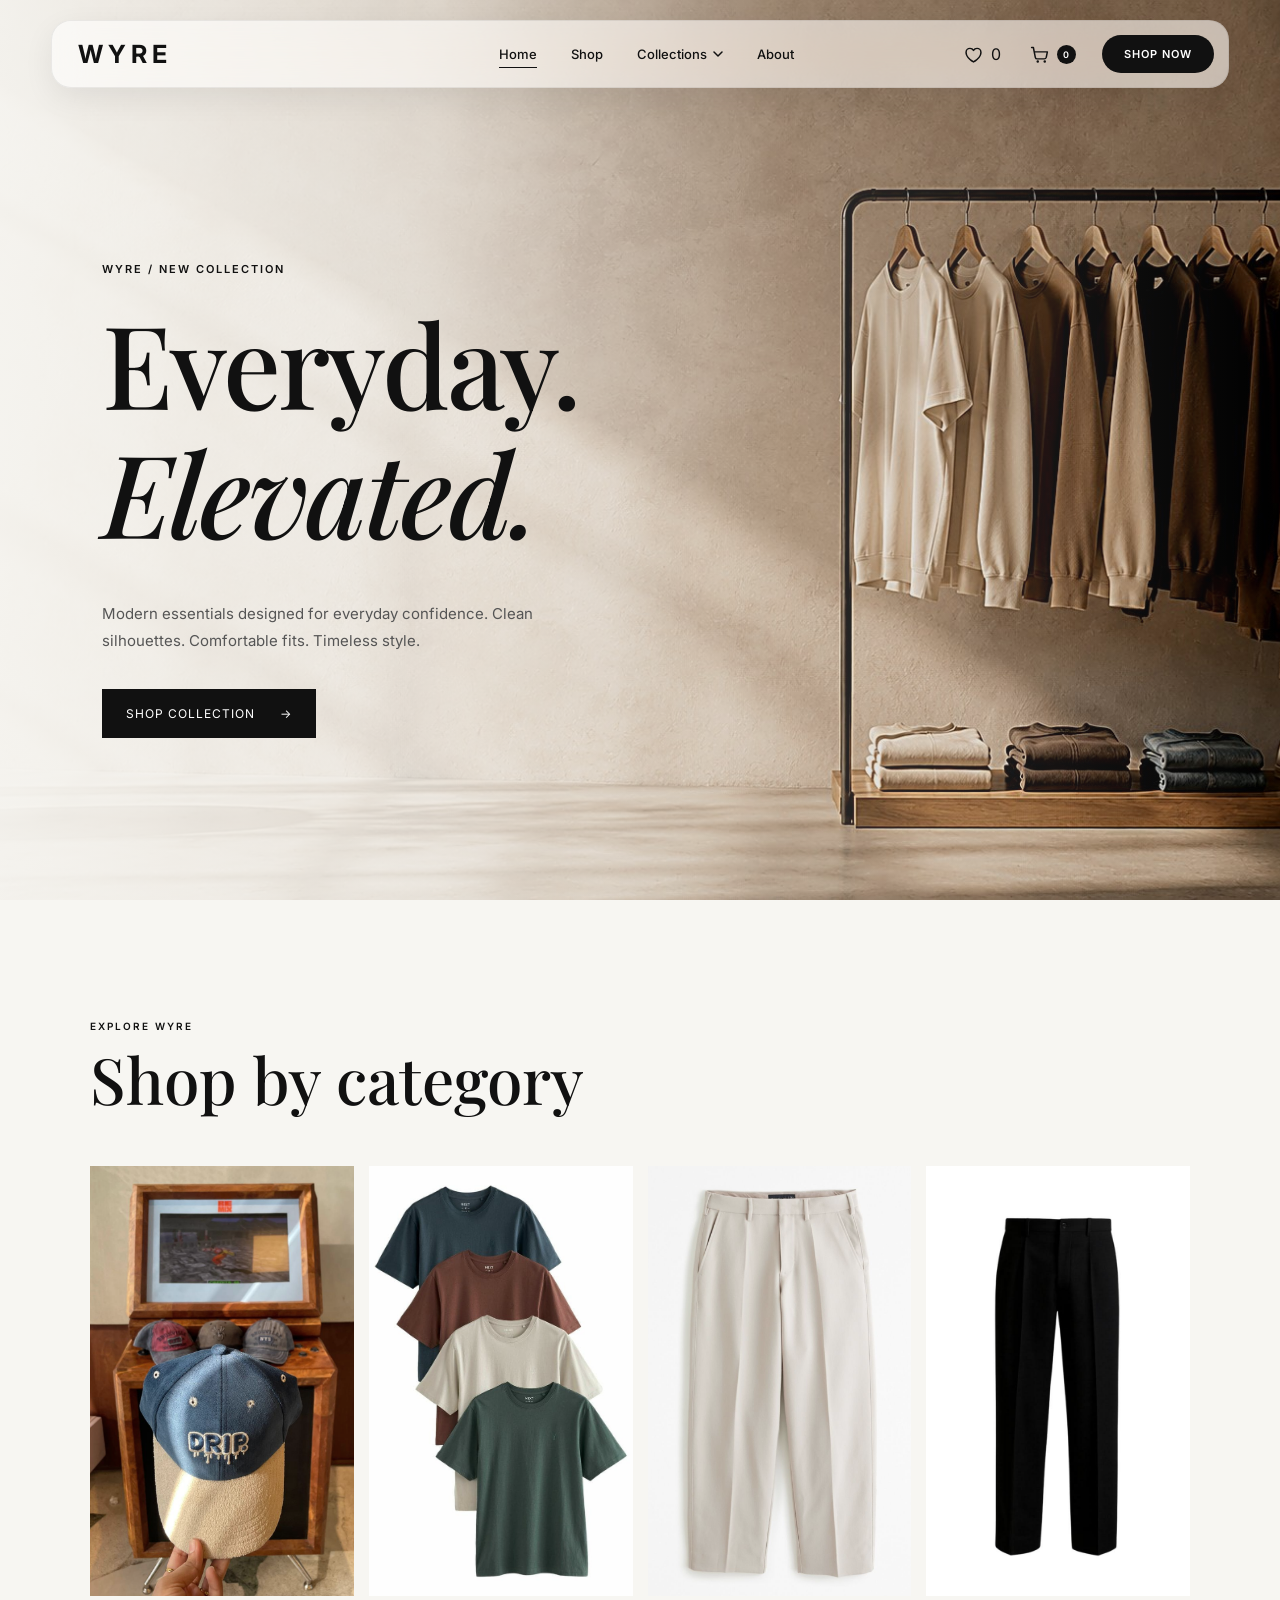
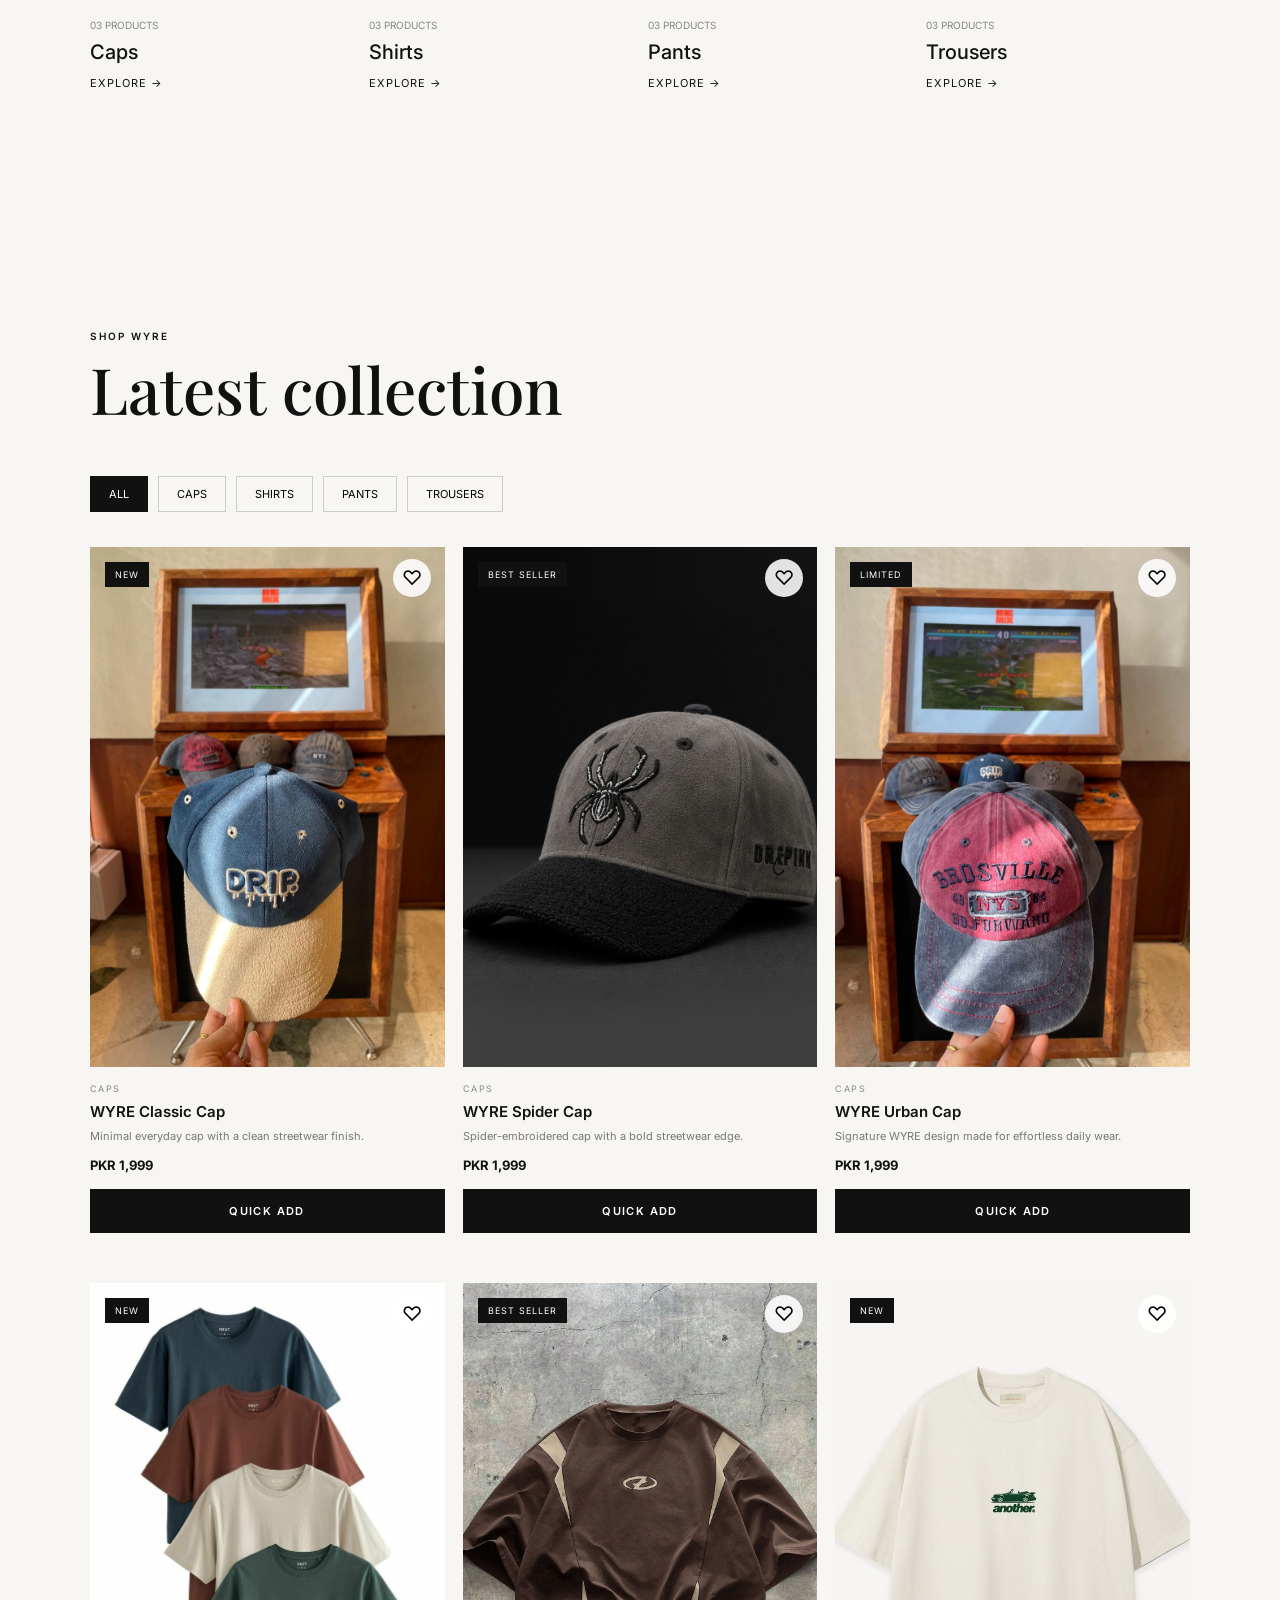
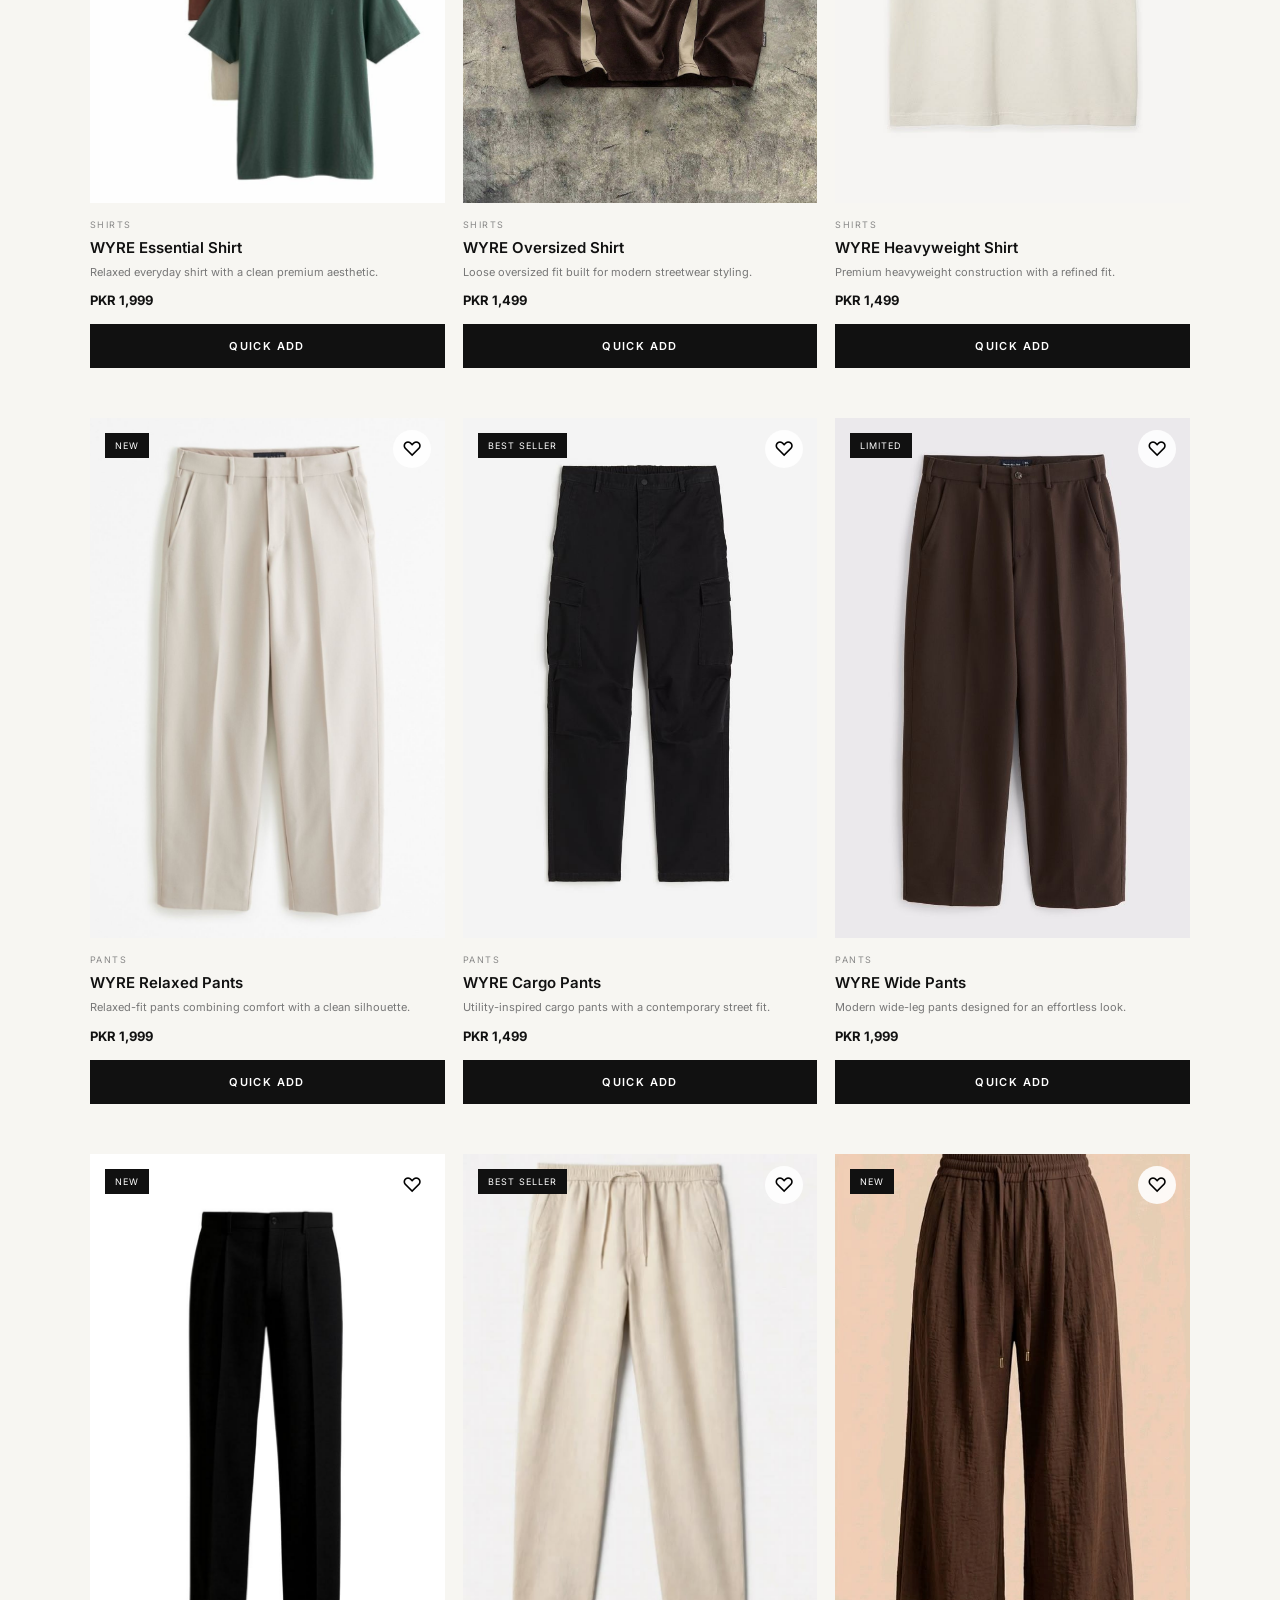
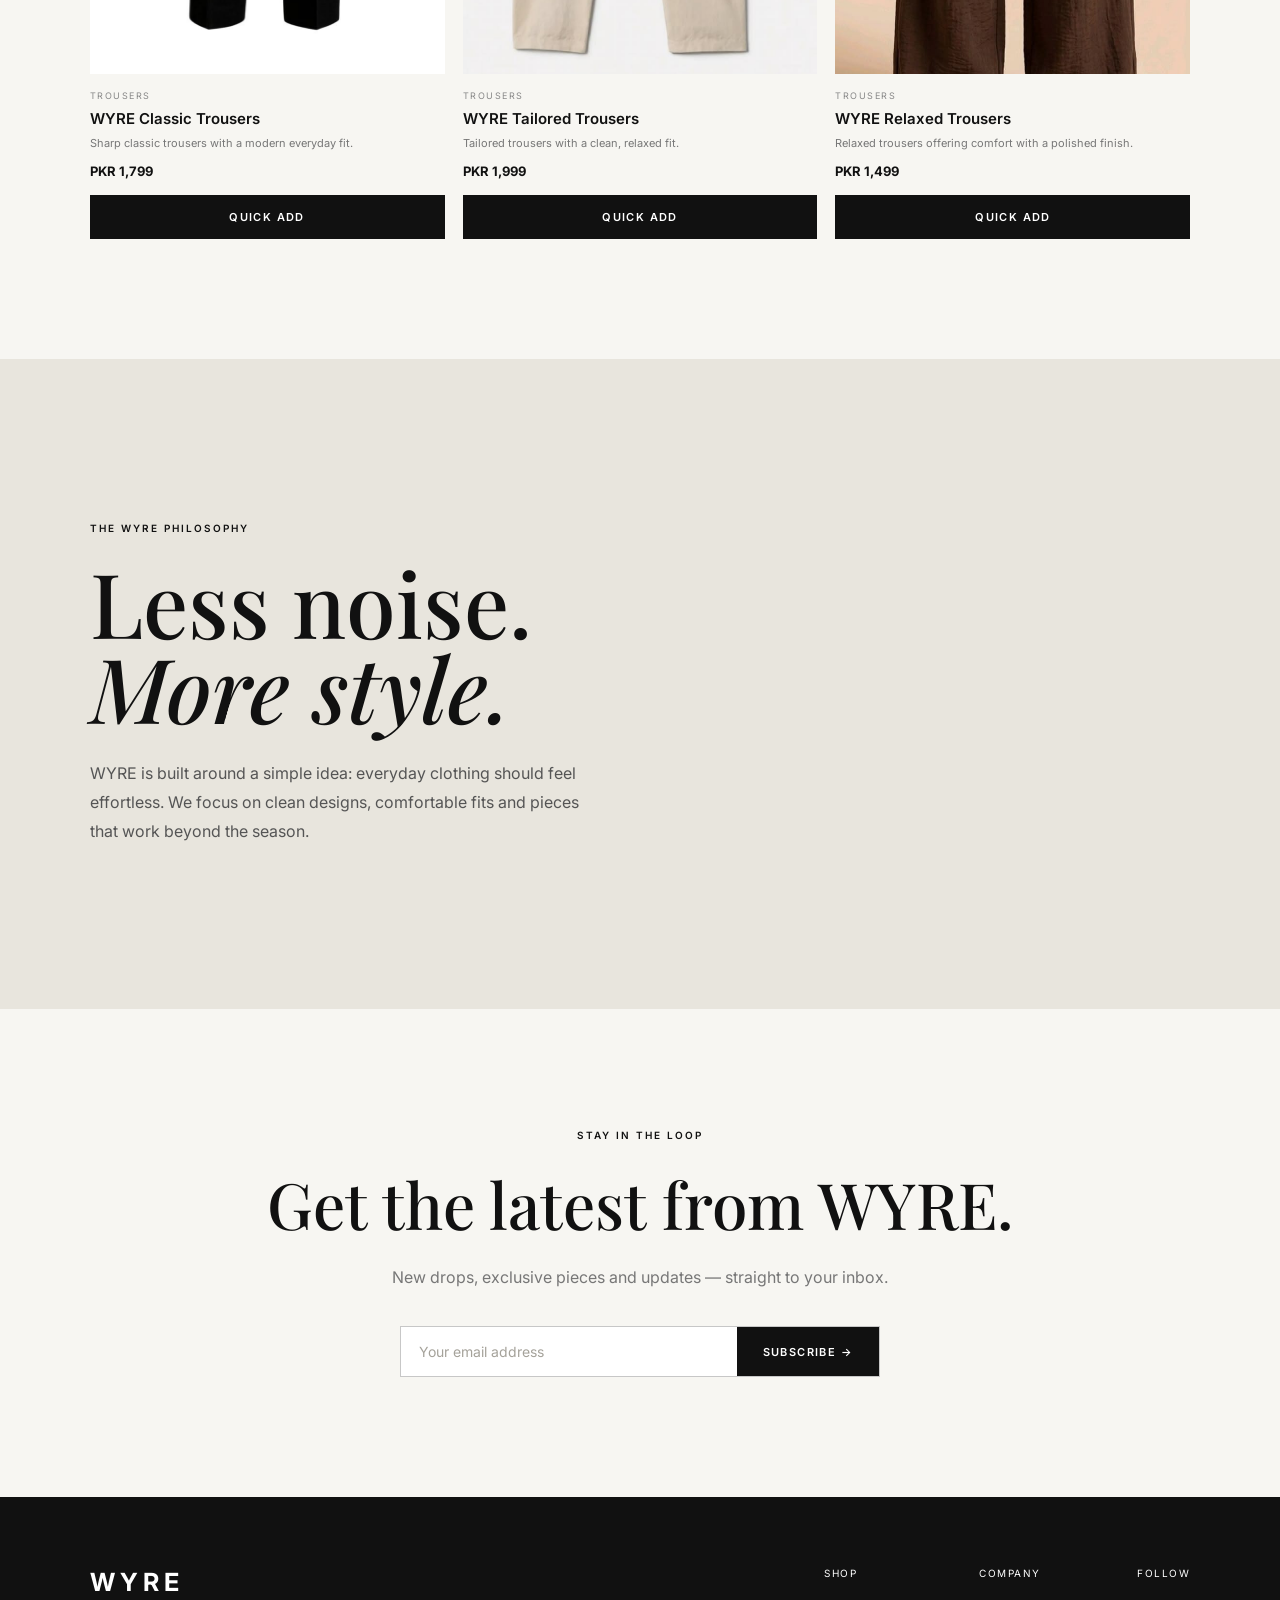
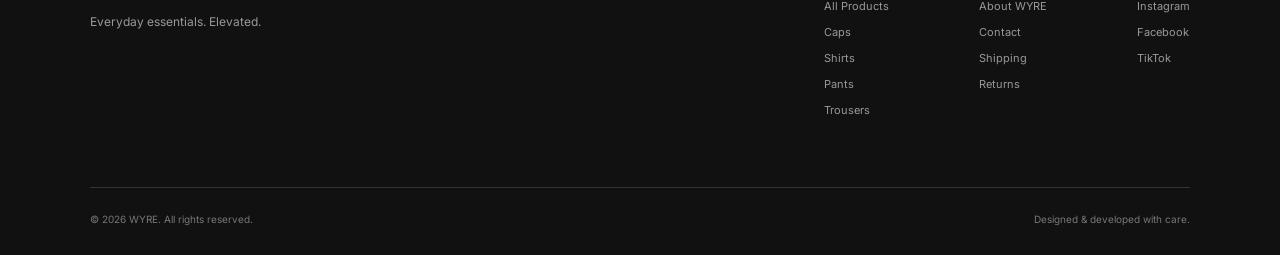
==== index.html @ 91c845b0 "navbar" ====
<!DOCTYPE html>
<html lang="en">

<head>
    <meta charset="UTF-8">
    <meta name="viewport" content="width=device-width, initial-scale=1.0">

    <title>WYRE — Everyday. Elevated.</title>

    <meta name="description"
        content="WYRE — modern essentials designed for everyday wear. Explore our collection of caps, shirts, pants and trousers.">

    <!-- Google Fonts -->
    <link rel="preconnect" href="https://fonts.googleapis.com">
    <link rel="preconnect" href="https://fonts.gstatic.com" crossorigin>

    <link
        href="https://fonts.googleapis.com/css2?family=Inter:wght@400;500;600;700&family=Playfair+Display:wght@500;600;700&display=swap"
        rel="stylesheet">

    <!-- CSS -->
    <link rel="stylesheet" href="style.css">
</head>


<body>


    <!-- ================= NAVBAR ================= -->

    <header class="navbar">

        <div class="nav-shell">

            <div class="nav-container">

                <!-- Logo -->
                <a href="#home" class="logo">
                    WYRE
                </a>


                <!-- Desktop Navigation -->

                <nav class="nav-links" id="navLinks">

                    <a href="#home" class="nav-link active">
                        Home
                    </a>


                    <a href="#shop" class="nav-link">
                        Shop
                    </a>


                    <!-- Collections: mega menu -->

                    <div class="nav-item" data-nav-item>

                        <button type="button" class="nav-link nav-trigger"
                            aria-expanded="false" aria-controls="megaCollections"
                            data-nav-target="#collections">

                            <span class="nav-trigger-label">Collections</span>

                            <svg class="nav-caret" width="10" height="6"
                                viewBox="0 0 10 6" fill="none"
                                aria-hidden="true">
                                <path d="M1 1L5 5L9 1" stroke="currentColor"
                                    stroke-width="1.5" stroke-linecap="round"
                                    stroke-linejoin="round" />
                            </svg>

                        </button>


                        <div class="mega" id="megaCollections">

                            <div class="mega-main">

                                <p class="mega-label">
                                    SHOP BY CATEGORY
                                </p>

                                <div class="mega-grid">

                                    <a href="#shop" class="mega-item"
                                        data-nav-filter="caps">

                                        <span class="mega-dot"
                                            style="--dot:#2e2c28"></span>

                                        <span class="mega-text">
                                            <strong>Caps</strong>
                                            <em>Structured fits, clean logos,
                                                built for daily wear.</em>
                                        </span>

                                    </a>

                                    <a href="#shop" class="mega-item"
                                        data-nav-filter="shirts">

                                        <span class="mega-dot"
                                            style="--dot:#3f4a63"></span>

                                        <span class="mega-text">
                                            <strong>Shirts</strong>
                                            <em>Soft cottons that work on their
                                                own or layered.</em>
                                        </span>

                                    </a>

                                    <a href="#shop" class="mega-item"
                                        data-nav-filter="pants">

                                        <span class="mega-dot"
                                            style="--dot:#7d6a55"></span>

                                        <span class="mega-text">
                                            <strong>Pants</strong>
                                            <em>Relaxed through the leg, tidy at
                                                the hem.</em>
                                        </span>

                                    </a>

                                    <a href="#shop" class="mega-item"
                                        data-nav-filter="trousers">

                                        <span class="mega-dot"
                                            style="--dot:#55645c"></span>

                                        <span class="mega-text">
                                            <strong>Trousers</strong>
                                            <em>Sharper cuts for days you want to
                                                dress it up.</em>
                                        </span>

                                    </a>

                                </div>

                                <a href="#shop" class="mega-all"
                                    data-nav-filter="all">
                                    View all products
                                </a>

                            </div>


                            <a href="#shop" class="mega-feature"
                                data-nav-filter="all">

                                <img src="cap-1.jpg"
                                    alt="WYRE new collection">

                                <span class="mega-feature-text">
                                    <strong>Everyday. Elevated.</strong>
                                    <em>Modern essentials in one small,
                                        careful collection.</em>
                                </span>

                            </a>

                        </div>

                    </div>

                    <a href="#about" class="nav-link">
                        About
                    </a>

                </nav>


                <!-- Right Navigation -->

                <div class="nav-actions">

                    <!-- Wishlist -->

                    <button class="cart-button wishlist-open" id="wishlistOpen"
                        aria-label="Open wishlist">

                        <svg width="21" height="21" viewBox="0 0 24 24"
                            fill="none"
                            xmlns="http://www.w3.org/2000/svg">

                            <path d="M12 20.5C12 20.5 3.5 15.5 3.5 9.6C3.5 7 5.5 5 8 5C9.7 5 11.2 6 12 7.4C12.8 6 14.3 5 16 5C18.5 5 20.5 7 20.5 9.6C20.5 15.5 12 20.5 12 20.5Z"
                                stroke="currentColor"
                                stroke-width="1.7"
                                stroke-linecap="round"
                                stroke-linejoin="round" />

                        </svg>

                        <span id="wishlistCount">
                            0
                        </span>

                    </button>


                    <!-- Cart -->

                    <button class="cart-button" id="cartOpen"
                        aria-label="Open shopping cart">

                        <svg width="21" height="21" viewBox="0 0 24 24"
                            fill="none"
                            xmlns="http://www.w3.org/2000/svg">

                            <path d="M3 4H5L7.2 15.2C7.4 16.2 8.3 17 9.3 17H17.5C18.5 17 19.4 16.3 19.7 15.3L21 9H6"
                                stroke="currentColor"
                                stroke-width="1.7"
                                stroke-linecap="round"
                                stroke-linejoin="round" />

                            <circle cx="10" cy="20" r="1.4"
                                fill="currentColor" />

                            <circle cx="18" cy="20" r="1.4"
                                fill="currentColor" />

                        </svg>

                        <span id="cartCount">
                            0
                        </span>

                    </button>


                    <!-- CTA -->

                    <a href="#shop" class="nav-cta">
                        Shop now
                    </a>


                    <!-- Mobile Menu -->

                    <button class="mobile-menu-btn" id="menuToggle"
                        aria-label="Open menu" aria-expanded="false">

                        <span></span>
                        <span></span>
                        <span></span>

                    </button>

                </div>

            </div>

        </div>

    </header>



    <!-- ================= MAIN ================= -->

    <main>


        <!-- ================= HERO ================= -->

        <section class="hero" id="home">

            <!-- Hero Image -->
            <img
                src="hero-wy.jpg"
                alt="WYRE Fashion Collection"
                class="hero-image">

            <div class="hero-content reveal">

                <span class="hero-small">
                    WYRE / NEW COLLECTION
                </span>

                <h1>
                    Everyday.
                    <br>
                    <em>Elevated.</em>
                </h1>

                <p>
                    Modern essentials designed for everyday confidence.
                    Clean silhouettes. Comfortable fits. Timeless style.
                </p>

                <a href="#shop" class="primary-btn">
                    Shop Collection
                    <span>→</span>
                </a>

            </div>

        </section>



        <!-- ================= COLLECTIONS ================= -->

        <section class="collections-section" id="collections">

            <div class="section-heading reveal">

                <p>
                    EXPLORE WYRE
                </p>

                <h2>
                    Shop by category
                </h2>

            </div>


            <div class="category-grid">


                <!-- ================= CAPS ================= -->

                <a href="#shop"
                    class="category-card reveal"
                    data-category-link="caps">

                    <div class="category-image">

                        <img
                            src="cap-1.jpg"
                            alt="WYRE Caps">

                    </div>

                    <div class="category-content">

                        <span>
                            03 PRODUCTS
                        </span>

                        <h3>
                            Caps
                        </h3>

                        <div>
                            Explore →
                        </div>

                    </div>

                </a>



                <!-- ================= SHIRTS ================= -->

                <a href="#shop"
                    class="category-card reveal"
                    data-category-link="shirts">

                    <div class="category-image">

                        <img
                            src="shirt-1.jpg"
                            alt="WYRE Shirts">

                    </div>

                    <div class="category-content">

                        <span>
                            03 PRODUCTS
                        </span>

                        <h3>
                            Shirts
                        </h3>

                        <div>
                            Explore →
                        </div>

                    </div>

                </a>



                <!-- ================= PANTS ================= -->

                <a href="#shop"
                    class="category-card reveal"
                    data-category-link="pants">

                    <div class="category-image">

                        <img
                            src="pants-1.jpg"
                            alt="WYRE Pants">

                    </div>

                    <div class="category-content">

                        <span>
                            03 PRODUCTS
                        </span>

                        <h3>
                            Pants
                        </h3>

                        <div>
                            Explore →
                        </div>

                    </div>

                </a>



                <!-- ================= TROUSERS ================= -->

                <a href="#shop"
                    class="category-card reveal"
                    data-category-link="trousers">

                    <div class="category-image">

                        <img
                            src="trouser-1.jpg"
                            alt="WYRE Trousers">

                    </div>

                    <div class="category-content">

                        <span>
                            03 PRODUCTS
                        </span>

                        <h3>
                            Trousers
                        </h3>

                        <div>
                            Explore →
                        </div>

                    </div>

                </a>

            </div>

        </section>



        <!-- ================= PRODUCTS ================= -->

        <section class="products-section" id="shop">

            <div class="section-heading reveal">

                <p>
                    SHOP WYRE
                </p>

                <h2>
                    Latest collection
                </h2>

            </div>


            <!-- Filters -->

            <div class="category-filter reveal">

                <button
                    class="filter-btn active"
                    data-filter="all">

                    All

                </button>

                <button
                    class="filter-btn"
                    data-filter="caps">

                    Caps

                </button>

                <button
                    class="filter-btn"
                    data-filter="shirts">

                    Shirts

                </button>

                <button
                    class="filter-btn"
                    data-filter="pants">

                    Pants

                </button>

                <button
                    class="filter-btn"
                    data-filter="trousers">

                    Trousers

                </button>

            </div>



            <!-- Product Grid -->

            <div class="product-grid">


                <!-- ================= CAPS ================= -->


                <!-- Cap 1 -->

                <article
                    class="product-card reveal"
                    data-category="caps"
                    data-images="cap-1.jpg,cap-1-b.jpg,cap-1-c.jpg">

                    <div class="product-image">

                        <img
                            src="cap-1.jpg"
                            alt="WYRE Classic Cap">

                        <span class="product-tag">
                            NEW
                        </span>

                        <button
                            class="wishlist-btn"
                            aria-label="Add WYRE Classic Cap to wishlist">

                            ♡

                        </button>


                    </div>


                    <div class="product-info">

                        <span>
                            CAPS
                        </span>

                        <h3>
                            WYRE Classic Cap
                        </h3>

                        <p>
                            Minimal everyday cap with a clean streetwear finish.
                        </p>

                        <strong>
                            PKR 1,999
                        </strong>

                        <button
                            class="quick-add"
                            data-name="WYRE Classic Cap"
                            data-price="1999"
                            data-image="cap-1.jpg">

                            Quick Add

                        </button>

                    </div>

                </article>



                <!-- Cap 2 -->

                <article
                    class="product-card reveal"
                    data-category="caps"
                    data-images="cap-2.jpg,cap-2-b.jpg,cap-2-c.jpg">

                    <div class="product-image">

                        <img
                            src="cap-2.jpg"
                            alt="WYRE Spider Cap">

                        <span class="product-tag">
                            BEST SELLER
                        </span>

                        <button
                            class="wishlist-btn"
                            aria-label="Add WYRE Spider Cap to wishlist">

                            ♡

                        </button>


                    </div>


                    <div class="product-info">

                        <span>
                            CAPS
                        </span>

                        <h3>
                            WYRE Spider Cap
                        </h3>

                        <p>
                            Spider-embroidered cap with a bold streetwear edge.
                            
                        </p>

                        <strong>
                            PKR 1,999
                        </strong>

                        <button
                            class="quick-add"
                            data-name="WYRE Spider Cap"
                            data-price="1999"
                            data-image="cap-2.jpg">

                            Quick Add

                        </button>

                    </div>

                </article>



                <!-- Cap 3 -->

                <article
                    class="product-card reveal"
                    data-category="caps"
                    data-images="cap-3.jpg,cap-3-b.jpg,cap-3-c.jpg">

                    <div class="product-image">

                        <img
                            src="cap-3.jpg"
                            alt="WYRE Urban Cap">

                        <span class="product-tag">
                            LIMITED
                        </span>

                        <button
                            class="wishlist-btn"
                            aria-label="Add WYRE Urban Cap to wishlist">

                            ♡

                        </button>


                    </div>


                    <div class="product-info">

                        <span>
                            CAPS
                        </span>

                        <h3>
                            WYRE Urban Cap
                        </h3>

                        <p>
                           Signature WYRE design made for effortless daily wear.
                        </p>

                        <strong>
                            PKR 1,999
                        </strong>

                        <button
                            class="quick-add"
                            data-name="WYRE Urban Cap"
                            data-price="1999"
                            data-image="cap-3.jpg">

                            Quick Add

                        </button>

                    </div>

                </article>



                <!-- ================= SHIRTS ================= -->


                <!-- Shirt 1 -->

                <article
                    class="product-card reveal"
                    data-category="shirts"
                    data-colors="Navy|#22384a,Rust|#8b4a34,Cream|#e6e0d2,Green|#3f5c4c">

                    <div class="product-image">

                        <img
                            src="shirt-1.jpg"
                            alt="WYRE Essential Shirt">

                        <span class="product-tag">
                            NEW
                        </span>

                        <button
                            class="wishlist-btn"
                            aria-label="Add WYRE Essential Shirt to wishlist">

                            ♡

                        </button>


                    </div>


                    <div class="product-info">

                        <span>
                            SHIRTS
                        </span>

                        <h3>
                            WYRE Essential Shirt
                        </h3>

                        <p>
                            Relaxed everyday shirt with a clean premium aesthetic.
                        </p>

                        <strong>
                            PKR 1,999
                        </strong>

                        <button
                            class="quick-add"
                            data-name="WYRE Essential Shirt"
                            data-price="1999"
                            data-image="shirt-1.jpg">

                            Quick Add

                        </button>

                    </div>

                </article>



                <!-- Shirt 2 -->

                <article
                    class="product-card reveal"
                    data-category="shirts">

                    <div class="product-image">

                        <img
                            src="shirt-2.jpg"
                            alt="WYRE Oversized Shirt">

                        <span class="product-tag">
                            BEST SELLER
                        </span>

                        <button
                            class="wishlist-btn"
                            aria-label="Add WYRE Oversized Shirt to wishlist">

                            ♡

                        </button>


                    </div>


                    <div class="product-info">

                        <span>
                            SHIRTS
                        </span>

                        <h3>
                            WYRE Oversized Shirt
                        </h3>

                        <p>
                            Loose oversized fit built for modern streetwear styling.
                        </p>

                        <strong>
                            PKR 1,499
                        </strong>

                        <button
                            class="quick-add"
                            data-name="WYRE Oversized Shirt"
                            data-price="1499"
                            data-image="shirt-2.jpg">

                            Quick Add

                        </button>

                    </div>

                </article>



                <!-- Shirt 3 -->

                <article
                    class="product-card reveal"
                    data-category="shirts"
                    data-colors="Cream|#ece7db,Black|#1b1b1b,Olive|#4a4f3c">

                    <div class="product-image">

                        <img
                            src="shirt-3.jpg"
                            alt="WYRE Heavyweight Shirt">

                        <span class="product-tag">
                            NEW
                        </span>

                        <button
                            class="wishlist-btn"
                            aria-label="Add WYRE Heavyweight Shirt to wishlist">

                            ♡

                        </button>


                    </div>


                    <div class="product-info">

                        <span>
                            SHIRTS
                        </span>

                        <h3>
                            WYRE Heavyweight Shirt
                        </h3>

                        <p>
                            Premium heavyweight construction with a refined fit.
                        </p>

                        <strong>
                            PKR 1,499
                        </strong>

                        <button
                            class="quick-add"
                            data-name="WYRE Heavyweight Shirt"
                            data-price="1499"
                            data-image="shirt-3.jpg">

                            Quick Add

                        </button>

                    </div>

                </article>



                <!-- ================= PANTS ================= -->


                <!-- Pants 1 -->

                <article
                    class="product-card reveal"
                    data-category="pants"
                    data-colors="Stone|#cfc7b8|pants-1.jpg,Black|#1b1b1b|pants-1-black.jpg,Charcoal|#3c3c3a|pants-1-charcoal.jpg">

                    <div class="product-image">

                        <img
                            src="pants-1.jpg"
                            alt="WYRE Relaxed Pants">

                        <span class="product-tag">
                            NEW
                        </span>

                        <button
                            class="wishlist-btn"
                            aria-label="Add WYRE Relaxed Pants to wishlist">

                            ♡

                        </button>


                    </div>


                    <div class="product-info">

                        <span>
                            PANTS
                        </span>

                        <h3>
                            WYRE Relaxed Pants
                        </h3>

                        <p>
                            Relaxed-fit pants combining comfort with a clean silhouette.
                        </p>

                        <strong>
                            PKR 1,999
                        </strong>

                        <button
                            class="quick-add"
                            data-name="WYRE Relaxed Pants"
                            data-price="1999"
                            data-image="pants-1.jpg">

                            Quick Add

                        </button>

                    </div>

                </article>



                <!-- Pants 2 -->

                <article
                    class="product-card reveal"
                    data-category="pants"
                    data-colors="Khaki|#a89575,Black|#1b1b1b,Olive|#4a4f3c">

                    <div class="product-image">

                        <img
                            src="pants-2.jpg"
                            alt="WYRE Cargo Pants">

                        <span class="product-tag">
                            BEST SELLER
                        </span>

                        <button
                            class="wishlist-btn"
                            aria-label="Add WYRE Cargo Pants to wishlist">

                            ♡

                        </button>


                    </div>


                    <div class="product-info">

                        <span>
                            PANTS
                        </span>

                        <h3>
                            WYRE Cargo Pants
                        </h3>

                        <p>
                            Utility-inspired cargo pants with a contemporary street fit.
                        </p>

                        <strong>
                            PKR 1,499
                        </strong>

                        <button
                            class="quick-add"
                            data-name="WYRE Cargo Pants"
                            data-price="1499"
                            data-image="pants-2.jpg">

                            Quick Add

                        </button>

                    </div>

                </article>



                <!-- Pants 3 -->

                <article
                    class="product-card reveal"
                    data-category="pants"
                    data-colors="Beige|#d9cfbc,Black|#1b1b1b,Grey|#8a8780">

                    <div class="product-image">

                        <img
                            src="pants-3.jpg"
                            alt="WYRE Wide Pants">

                        <span class="product-tag">
                            LIMITED
                        </span>

                        <button
                            class="wishlist-btn"
                            aria-label="Add WYRE Wide Pants to wishlist">

                            ♡

                        </button>


                    </div>


                    <div class="product-info">

                        <span>
                            PANTS
                        </span>

                        <h3>
                            WYRE Wide Pants
                        </h3>

                        <p>
                            Modern wide-leg pants designed for an effortless look.
                        </p>

                        <strong>
                            PKR 1,999
                        </strong>

                        <button
                            class="quick-add"
                            data-name="WYRE Wide Pants"
                            data-price="1999"
                            data-image="pants-3.jpg">

                            Quick Add

                        </button>

                    </div>

                </article>



                <!-- ================= TROUSERS ================= -->


                <!-- Trouser 1 -->

                <article
                    class="product-card reveal"
                    data-category="trousers"
                    data-colors="Black|#1b1b1b,Charcoal|#3c3c3a,Navy|#22384a">

                    <div class="product-image">

                        <img
                            src="trouser-1.jpg"
                            alt="WYRE Classic Trousers">

                        <span class="product-tag">
                            NEW
                        </span>

                        <button
                            class="wishlist-btn"
                            aria-label="Add WYRE Classic Trousers to wishlist">

                            ♡

                        </button>


                    </div>


                    <div class="product-info">

                        <span>
                            TROUSERS
                        </span>

                        <h3>
                            WYRE Classic Trousers
                        </h3>

                        <p>
                            Sharp classic trousers with a modern everyday fit.
                        </p>

                        <strong>
                            PKR 1,799
                        </strong>

                        <button
                            class="quick-add"
                            data-name="WYRE Classic Trousers"
                            data-price="1799"
                            data-image="trouser-1.jpg">

                            Quick Add

                        </button>

                    </div>

                </article>



                <!-- Trouser 2 -->

                <article
                    class="product-card reveal"
                    data-category="trousers"
                    data-colors="Sand|#c9b99c,Black|#1b1b1b,Grey|#8a8780">

                    <div class="product-image">

                        <img
                            src="trouser-2.jpg"
                            alt="WYRE Tailored Trousers">

                        <span class="product-tag">
                            BEST SELLER
                        </span>

                        <button
                            class="wishlist-btn"
                            aria-label="Add WYRE Tailored Trousers to wishlist">

                            ♡

                        </button>


                    </div>


                    <div class="product-info">

                        <span>
                            TROUSERS
                        </span>

                        <h3>
                            WYRE Tailored Trousers
                        </h3>

                        <p>
                           Tailored trousers with a clean, relaxed fit.
                        </p>

                        <strong>
                            PKR 1,999
                        </strong>

                        <button
                            class="quick-add"
                            data-name="WYRE Tailored Trousers"
                            data-price="1999"
                            data-image="trouser-2.jpg">

                            Quick Add

                        </button>

                    </div>

                </article>



                <!-- Trouser 3 -->

                <article
                    class="product-card reveal"
                    data-category="trousers"
                    data-colors="Brown|#6b4f3a,Black|#1b1b1b,Cream|#e6e0d2">

                    <div class="product-image">

                        <img
                            src="trouser-3.jpg"
                            alt="WYRE Relaxed Trousers">

                        <span class="product-tag">
                            NEW
                        </span>

                        <button
                            class="wishlist-btn"
                            aria-label="Add WYRE Relaxed Trousers to wishlist">

                            ♡

                        </button>


                    </div>


                    <div class="product-info">

                        <span>
                            TROUSERS
                        </span>

                        <h3>
                            WYRE Relaxed Trousers
                        </h3>

                        <p>
                            Relaxed trousers offering comfort with a polished finish.
                        </p>

                        <strong>
                            PKR 1,499
                        </strong>

                        <button
                            class="quick-add"
                            data-name="WYRE Relaxed Trousers"
                            data-price="1499"
                            data-image="trouser-3.jpg">

                            Quick Add

                        </button>

                    </div>

                </article>


            </div>

        </section>



        <!-- ================= BRAND STORY ================= -->

        <section class="brand-story" id="about">

            <div class="brand-story-inner reveal">

                <span>
                    THE WYRE PHILOSOPHY
                </span>

                <h2>
                    Less noise.
                    <br>
                    <em>More style.</em>
                </h2>

                <p>
                    WYRE is built around a simple idea:
                    everyday clothing should feel effortless.
                    We focus on clean designs, comfortable fits
                    and pieces that work beyond the season.
                </p>

            </div>

        </section>



        <!-- ================= NEWSLETTER ================= -->

        <section class="newsletter-section">

            <div class="newsletter-content reveal">

                <span>
                    STAY IN THE LOOP
                </span>

                <h2>
                    Get the latest from WYRE.
                </h2>

                <p>
                    New drops, exclusive pieces and updates —
                    straight to your inbox.
                </p>


                <form id="newsletterForm">

                    <input
                        type="email"
                        id="newsletterEmail"
                        placeholder="Your email address"
                        required>

                    <button type="submit">
                        Subscribe →
                    </button>

                </form>

            </div>

        </section>

    </main>



    <!-- ================= CART DRAWER ================= -->

    <div class="cart-overlay" id="cartOverlay"></div>


    <aside class="cart-drawer" id="cartDrawer">

        <div class="cart-header">

            <div>

                <span>
                    YOUR BAG
                </span>

                <h3>
                    Shopping Cart
                </h3>

            </div>

            <button
                id="cartClose"
                class="cart-close"
                aria-label="Close cart">

                ×

            </button>

        </div>


        <div
            class="cart-items"
            id="cartItems">

            <!-- Cart items inserted by JavaScript -->

        </div>


        <div class="cart-footer">

            <div class="cart-total">

                <span>
                    Subtotal
                </span>

                <strong id="cartTotal">
                    PKR 0
                </strong>

            </div>

            <button
                class="checkout-btn"
                id="checkoutBtn">

                Checkout

                <span>
                    →
                </span>

            </button>

        </div>

    </aside>



    <!-- ================= FOOTER ================= -->

    <footer class="footer">

        <div class="footer-main">


            <div class="footer-brand">

                <a href="#home" class="footer-logo">
                    WYRE
                </a>

                <p>
                    Everyday essentials.
                    Elevated.
                </p>

            </div>


            <div class="footer-links">

                <div>

                    <span>
                        SHOP
                    </span>

                    <a href="#shop">
                        All Products
                    </a>

                    <a href="#shop">
                        Caps
                    </a>

                    <a href="#shop">
                        Shirts
                    </a>

                    <a href="#shop">
                        Pants
                    </a>

                    <a href="#shop">
                        Trousers
                    </a>

                </div>


                <div>

                    <span>
                        COMPANY
                    </span>

                    <a href="#about">
                        About WYRE
                    </a>

                    <a href="#">
                        Contact
                    </a>

                    <a href="#">
                        Shipping
                    </a>

                    <a href="#">
                        Returns
                    </a>

                </div>


                <div>

                    <span>
                        FOLLOW
                    </span>

                    <a href="#">
                        Instagram
                    </a>

                    <a href="#">
                        Facebook
                    </a>

                    <a href="#">
                        TikTok
                    </a>

                </div>

            </div>

        </div>


        <div class="footer-bottom">

            <p>
                © 2026 WYRE. All rights reserved.
            </p>

            <p>
                Designed & developed with care.
            </p>

        </div>

    </footer>



    <!-- ================= JAVASCRIPT ================= -->

    <script src="script.js"></script>

</body>

</html>
---- style.css ----
/* =========================
   RESET
========================= */

* {
    margin: 0;
    padding: 0;
    box-sizing: border-box;
}

html {
    scroll-behavior: smooth;
}

body {
    font-family: "Inter", sans-serif;
    background: #f7f6f2;
    color: #111;
    overflow-x: hidden;
}

button,
input {
    font: inherit;
}

button {
    cursor: pointer;
}

a {
    color: inherit;
    text-decoration: none;
}


/* =========================
   NAVBAR — floating pill
========================= */

.navbar {
    width: 100%;
    padding: 20px 4%;
    position: fixed;
    top: 0;
    left: 0;
    z-index: 1000;
    transition: padding 0.35s ease;
}

.nav-shell {
    position: relative;
    max-width: 1340px;
    margin: 0 auto;
    padding: 0 14px 0 26px;
    border: 1px solid rgba(17, 17, 17, 0.07);
    border-radius: 20px;
    background: rgba(255, 255, 255, 0.6);
    -webkit-backdrop-filter: blur(18px) saturate(150%);
    backdrop-filter: blur(18px) saturate(150%);
    box-shadow: 0 10px 30px rgba(17, 17, 17, 0.07);
    transition: background 0.35s ease, box-shadow 0.35s ease;
}

.nav-container {
    width: 100%;
    height: 66px;
    display: grid;
    grid-template-columns: 1fr auto 1fr;
    align-items: center;
    gap: 18px;
}

.nav-container > .nav-actions {
    justify-self: end;
}

.navbar.scrolled {
    padding: 10px 4%;
}

.navbar.scrolled .nav-shell {
    background: rgba(247, 246, 242, 0.93);
    box-shadow: 0 14px 34px rgba(17, 17, 17, 0.13);
}

.logo,
.footer-logo {
    font-size: 25px;
    font-weight: 700;
    letter-spacing: 5px;
}

.logo {
    flex-shrink: 0;
}


/* ---- links ---- */

.nav-links {
    display: flex;
    align-items: center;
    gap: 34px;
    height: 100%;
}

.nav-links a {
    font-size: 13px;
    font-weight: 500;
    position: relative;
}

.nav-links a::after {
    content: "";
    width: 0;
    height: 1px;
    position: absolute;
    bottom: -6px;
    left: 0;
    background: #111;
    transition: 0.3s ease;
}

.nav-links a:hover::after,
.nav-links a.active::after {
    width: 100%;
}


/* ---- dropdown trigger ---- */

/* Mega panel ka reference .nav-shell hai, is liye yahan
   position: relative nahi rakha — warna chhoti screens par
   panel screen se bahar nikal jata tha. */

.nav-item {
    align-self: stretch;
    display: flex;
    align-items: center;
}

.nav-trigger {
    height: 100%;
    display: inline-flex;
    align-items: center;
    gap: 6px;
    padding: 0;
    border: none;
    background: transparent;
    color: #111;
    font-size: 13px;
    font-weight: 500;
    letter-spacing: 0;
}

.nav-trigger-label {
    position: relative;
}

.nav-trigger-label::after {
    content: "";
    width: 0;
    height: 1px;
    position: absolute;
    bottom: -6px;
    left: 0;
    background: #111;
    transition: 0.3s ease;
}

.nav-item:hover .nav-trigger-label::after,
.nav-item.open .nav-trigger-label::after {
    width: 100%;
}

.nav-caret {
    transition: transform 0.28s ease;
}

.nav-item.open .nav-caret {
    transform: rotate(180deg);
}


/* ---- mega menu ---- */

.mega {
    position: absolute;
    top: calc(100% + 12px);
    left: 50%;
    width: min(880px, 100%);
    padding: 26px;
    display: grid;
    grid-template-columns: 1.2fr 0.8fr;
    gap: 26px;
    border: 1px solid rgba(17, 17, 17, 0.07);
    border-radius: 22px;
    background: #fff;
    box-shadow: 0 26px 60px rgba(17, 17, 17, 0.16);
    opacity: 0;
    visibility: hidden;
    pointer-events: none;
    transform: translateX(-50%) translateY(-10px);
    transition: opacity 0.22s ease, transform 0.22s ease,
        visibility 0.22s ease;
}

/* invisible bridge so hover survives the gap */
.mega::before {
    content: "";
    position: absolute;
    top: -14px;
    left: 0;
    right: 0;
    height: 14px;
}

.nav-item.open .mega {
    opacity: 1;
    visibility: visible;
    pointer-events: auto;
    transform: translateX(-50%) translateY(0);
}

.mega a::after {
    display: none;
}

.mega-label {
    font-size: 10px;
    font-weight: 600;
    letter-spacing: 1.6px;
    color: #8a8780;
    margin-bottom: 18px;
}

.mega-grid {
    display: grid;
    grid-template-columns: 1fr 1fr;
    gap: 22px 26px;
}

.mega-item {
    display: flex;
    gap: 10px;
    align-items: flex-start;
    padding: 4px;
    margin: -4px;
    border-radius: 10px;
    transition: background 0.2s ease;
}

.mega-item:hover {
    background: #f7f6f2;
}

.mega-dot {
    width: 7px;
    height: 7px;
    margin-top: 6px;
    flex-shrink: 0;
    border-radius: 50%;
    background: var(--dot, #111);
}

.mega-text {
    display: block;
}

.mega-text strong {
    display: block;
    font-size: 14px;
    font-weight: 600;
    margin-bottom: 4px;
}

.mega-text em {
    display: block;
    font-style: normal;
    font-size: 12.5px;
    line-height: 1.5;
    color: #777;
}

.mega-all {
    display: inline-block;
    margin-top: 24px;
    padding-top: 18px;
    border-top: 1px solid #EDEBE5;
    width: 100%;
    font-size: 12.5px;
    font-weight: 600;
}

.mega-all:hover {
    color: #555;
}

.mega-feature {
    position: relative;
    display: block;
    min-height: 250px;
    overflow: hidden;
    border-radius: 16px;
    background: #EDEBE5;
}

.mega-feature img {
    position: absolute;
    inset: 0;
    width: 100%;
    height: 100%;
    object-fit: cover;
    transition: transform 0.6s ease;
}

.mega-feature:hover img {
    transform: scale(1.04);
}

.mega-feature-text {
    position: absolute;
    inset: auto 0 0 0;
    padding: 20px 18px 18px;
    color: #fff;
    background: linear-gradient(to top,
            rgba(17, 17, 17, 0.82),
            rgba(17, 17, 17, 0));
}

.mega-feature-text strong {
    display: block;
    font-family: "Playfair Display", serif;
    font-size: 18px;
    font-weight: 600;
    margin-bottom: 5px;
}

.mega-feature-text em {
    display: block;
    font-style: normal;
    font-size: 12px;
    line-height: 1.5;
    color: rgba(255, 255, 255, 0.8);
}


/* ---- right side ---- */

.nav-actions {
    display: flex;
    align-items: center;
    gap: 12px;
}

.nav-icon,
.cart-button,
.mobile-menu-btn {
    border: none;
    background: transparent;
    color: #111;
}

.nav-icon {
    width: 35px;
    height: 35px;
    display: grid;
    place-items: center;
}

.cart-button {
    display: flex;
    align-items: center;
    gap: 7px;
    padding: 8px;
}

.cart-button:hover {
    opacity: 0.65;
}

#cartCount {
    min-width: 19px;
    height: 19px;
    display: grid;
    place-items: center;
    border-radius: 50%;
    background: #111;
    color: #fff;
    font-size: 9px;
    font-weight: 600;
}

.nav-cta {
    display: inline-flex;
    align-items: center;
    margin-left: 6px;
    padding: 12px 22px;
    border-radius: 999px;
    background: #111;
    color: #fff;
    font-size: 11px;
    font-weight: 600;
    letter-spacing: 1px;
    text-transform: uppercase;
    white-space: nowrap;
    transition: 0.3s ease;
}

.nav-cta:hover {
    background: #2e2c28;
}

.nav-cta::after {
    display: none;
}

.mobile-menu-btn {
    display: none;
    width: 30px;
    padding: 5px 0;
}

.mobile-menu-btn span {
    display: block;
    width: 24px;
    height: 1.5px;
    background: #111;
    margin: 5px 0;
}


/* ---- keyboard focus ---- */

.nav-links a:focus-visible,
.nav-trigger:focus-visible,
.nav-cta:focus-visible,
.mega-item:focus-visible,
.mega-all:focus-visible,
.mega-feature:focus-visible {
    outline: 2px solid #111;
    outline-offset: 3px;
    border-radius: 4px;
}


@media (prefers-reduced-motion: reduce) {

    .mega,
    .nav-caret,
    .mega-feature img,
    .navbar,
    .nav-shell {
        transition: none;
    }
}


@media (max-width: 1150px) {

    .nav-cta {
        display: none;
    }
}


/* =========================
   SEARCH — ANCHORED DROPDOWN
   Panel opens from the search icon itself
========================= */

.nav-search {
    position: relative;
    display: flex;
    align-items: center;
}

.search-trigger[aria-expanded="true"] {
    opacity: 0.55;
}

.search-overlay {
    position: absolute;
    top: calc(100% + 30px);
    right: -6px;
    width: min(400px, calc(100vw - 28px));
    background: #F7F6F2;
    border: 1px solid rgba(0, 0, 0, 0.10);
    box-shadow: 0 20px 46px rgba(0, 0, 0, 0.13);
    padding: 16px 18px 10px;
    z-index: 1400;

    opacity: 0;
    visibility: hidden;
    transform: translateY(-10px);
    transform-origin: top right;
    transition: transform 0.30s cubic-bezier(.2, .7, .2, 1),
                opacity 0.20s ease,
                visibility 0.20s ease;
}

.search-overlay.active {
    opacity: 1;
    visibility: visible;
    transform: translateY(0);
}

/* small notch so the panel reads as attached to the icon */
.search-overlay::before {
    content: "";
    position: absolute;
    top: -6px;
    right: 16px;
    width: 11px;
    height: 11px;
    background: #F7F6F2;
    border-left: 1px solid rgba(0, 0, 0, 0.10);
    border-top: 1px solid rgba(0, 0, 0, 0.10);
    transform: rotate(45deg);
}

.search-box {
    width: 100%;
    max-width: none;
    margin: 0;
    padding: 0;
    border: none;
    display: block;
    position: static;
}

.search-field {
    display: flex;
    align-items: center;
    gap: 10px;
    border-bottom: 1px solid #111;
    padding-bottom: 6px;
}

.search-box input {
    flex: 1;
    width: auto;
    padding: 6px 0;
    border: none;
    outline: none;
    background: transparent;
    font-size: 16px;
    color: #111;
}

.search-box input::placeholder {
    color: rgba(17, 17, 17, 0.42);
}

.search-close {
    position: static;
    transform: none;
    border: none;
    background: none;
    font-size: 24px;
    font-weight: 300;
    line-height: 1;
    color: rgba(17, 17, 17, 0.5);
    padding: 0 2px;
}

.search-close:hover {
    color: #111;
}

.search-status {
    margin: 10px 2px 8px;
    font-size: 10px;
    font-weight: 500;
    letter-spacing: 1.4px;
    color: #777;
}

.search-results {
    max-height: 46vh;
    overflow-y: auto;
    margin-top: 6px;
}

.search-hit {
    display: flex;
    align-items: center;
    gap: 12px;
    width: 100%;
    padding: 9px 4px;
    border: none;
    border-bottom: 1px solid rgba(0, 0, 0, 0.07);
    background: none;
    text-align: left;
    color: inherit;
}

.search-hit:last-child {
    border-bottom: none;
}

.search-hit:hover,
.search-hit.active {
    background: rgba(17, 17, 17, 0.05);
}

.search-hit img {
    width: 44px;
    height: 56px;
    object-fit: cover;
    flex: none;
    background: rgba(17, 17, 17, 0.06);
}

.search-hit-text {
    display: flex;
    flex-direction: column;
    gap: 2px;
    min-width: 0;
}

.search-hit-text b {
    font-size: 13px;
    font-weight: 500;
    white-space: nowrap;
    overflow: hidden;
    text-overflow: ellipsis;
}

.search-hit-text span {
    font-size: 11px;
    letter-spacing: 0.6px;
    color: #777;
}

.search-hit strong {
    margin-left: auto;
    font-size: 12px;
    font-weight: 600;
    white-space: nowrap;
}

.search-empty {
    padding: 12px 4px 16px;
    font-size: 13px;
    line-height: 1.6;
    color: #777;
}

.search-empty button {
    border: none;
    background: none;
    padding: 0;
    font-size: 13px;
    color: #111;
    text-decoration: underline;
}

@media (max-width: 700px) {

    /* Mobile par panel navbar ke neeche poori chaurai mein khulta hai,
       icon ke right edge se nahi — warna woh screen se bahar chala jata tha */

    .nav-search {
        position: static;
    }

    .search-overlay {
        top: calc(100% + 22px);
        left: 0;
        right: 0;
        width: auto;
        max-width: none;
        padding: 16px 18px 10px;
        transform-origin: top center;
    }

    .search-overlay::before {
        display: none;
    }

    .search-box input {
        font-size: 15px;
    }

    .search-results {
        max-height: 56vh;
    }
}

@media (prefers-reduced-motion: reduce) {

    .search-overlay {
        transform: none;
        transition: opacity 0.01s linear, visibility 0.01s linear;
    }
}


/* =========================
   HERO
========================= */

.hero {
    min-height: 100vh;
    padding: 150px 8% 50px;
    display: flex;
    align-items: center;
    position: relative;
    overflow: hidden;
}

/* Hero image is now inside HTML */
.hero-image {
    position: absolute;
    inset: 0;
    width: 100%;
    height: 100%;
    object-fit: cover;
    object-position: center;
    z-index: 0;
}

/* Hero overlay */
.hero::after {
    content: "";
    position: absolute;
    inset: 0;
    background:
        linear-gradient(
            90deg,
            rgba(247, 246, 242, 0.94) 0%,
            rgba(247, 246, 242, 0.72) 34%,
            rgba(247, 246, 242, 0.16) 62%,
            rgba(247, 246, 242, 0.00) 100%
        );
    z-index: 1;
}

.hero-content {
    max-width: 650px;
    position: relative;
    z-index: 2;
}

.hero-small {
    display: block;
    font-size: 11px;
    font-weight: 600;
    letter-spacing: 2px;
    margin-bottom: 22px;
}

.hero h1 {
    font-family: "Playfair Display", serif;
    font-size: clamp(65px, 9vw, 125px);
    line-height: 1.12;
    font-weight: 500;
    letter-spacing: -3px;
    padding-bottom: 0.08em;
}

.hero h1 em {
    font-style: italic;
}

.hero p {
    max-width: 450px;
    margin: 35px 0;
    font-size: 15px;
    line-height: 1.8;
    color: #555;
}

.primary-btn {
    display: inline-flex;
    align-items: center;
    gap: 25px;
    background: #111;
    color: #fff;
    padding: 17px 24px;
    font-size: 12px;
    text-transform: uppercase;
    letter-spacing: 1px;
    transition: 0.35s ease;
    border: none;
}

.primary-btn:hover {
    gap: 35px;
}


/* =========================
   SECTION HEADINGS
========================= */

.collections-section,
.products-section {
    padding: 120px 7%;
}

.section-heading {
    margin-bottom: 55px;
}

.section-heading p {
    font-size: 10px;
    font-weight: 600;
    letter-spacing: 2px;
    margin-bottom: 15px;
}

.section-heading h2 {
    font-family: "Playfair Display", serif;
    font-size: clamp(40px, 5vw, 65px);
    font-weight: 500;
    line-height: 1;
}


/* =========================
   CATEGORIES
========================= */

.category-grid {
    display: grid;
    grid-template-columns: repeat(4, 1fr);
    gap: 15px;
}

.category-card {
    display: block;
    overflow: hidden;
}

.category-image {
    height: 430px;
    overflow: hidden;
    background: #e9e7e1;
}

.category-image img {
    width: 100%;
    height: 100%;
    display: block;
    object-fit: cover;
    filter: grayscale(15%);
    transition: 0.6s ease;
}

.category-card:hover .category-image img {
    transform: scale(1.045);
    filter: grayscale(0);
}

.category-content {
    padding-top: 17px;
}

.category-content span {
    font-size: 10px;
    color: #888;
}

.category-content h3 {
    font-size: 20px;
    font-weight: 500;
    margin: 7px 0;
}

.category-content div {
    font-size: 11px;
    text-transform: uppercase;
    letter-spacing: 1px;
    margin-top: 12px;
}


/* =========================
   FILTERS
========================= */

.category-filter {
    display: flex;
    gap: 10px;
    margin-bottom: 35px;
    flex-wrap: wrap;
}

.filter-btn {
    background: transparent;
    border: 1px solid #ccc;
    padding: 10px 18px;
    font-size: 11px;
    text-transform: uppercase;
    transition: 0.3s ease;
}

.filter-btn:hover,
.filter-btn.active {
    background: #111;
    color: #fff;
    border-color: #111;
}


/* =========================
   PRODUCTS
========================= */

.product-grid {
    display: grid;
    grid-template-columns: repeat(3, 1fr);
    gap: 50px 18px;
}

.product-card {
    min-width: 0;
}

.product-image {
    height: 520px;
    background: #e9e7e1;
    position: relative;
    overflow: hidden;
}

.product-image img {
    width: 100%;
    height: 100%;
    display: block;
    object-fit: cover;
    transition: transform 0.7s cubic-bezier(.2, .7, .2, 1);
}

.product-card:hover .product-image img {
    transform: scale(1.045);
}

.product-tag {
    position: absolute;
    top: 15px;
    left: 15px;
    z-index: 2;
    background: #111;
    color: #fff;
    padding: 7px 10px;
    font-size: 9px;
    letter-spacing: 1px;
}

.wishlist-btn {
    position: absolute;
    top: 12px;
    right: 14px;
    z-index: 5;
    width: 38px;
    height: 38px;
    border: none;
    background: rgba(255, 255, 255, 0.88);
    border-radius: 50%;
    font-size: 20px;
    line-height: 1;
    transition: 0.3s ease;
}

.wishlist-btn:hover {
    transform: scale(1.1);
}

.wishlist-btn.liked {
    background: #111;
    color: #fff;
}

/* Quick Add ab product-info ke andar hai,
   niche wale FIXES block mein style hota hai */

.product-info {
    padding-top: 16px;
}

.product-info > span {
    display: block;
    font-size: 9px;
    color: #888;
    letter-spacing: 1.5px;
    margin-bottom: 8px;
}

.product-info h3 {
    font-size: 15px;
    font-weight: 600;
}

.product-info p {
    margin-top: 7px;
    max-width: 320px;
    font-size: 11px;
    color: #777;
    line-height: 1.5;
}

.product-info strong {
    display: block;
    margin-top: 12px;
    font-size: 13px;
}


/* =========================
   BRAND STORY
========================= */

.brand-story {
    min-height: 650px;
    padding: 100px 7%;
    display: flex;
    align-items: center;
    background: #e8e5dd;
}

.brand-story-inner {
    max-width: 750px;
}

.brand-story-inner > span {
    display: block;
    font-size: 10px;
    font-weight: 600;
    letter-spacing: 2px;
    margin-bottom: 25px;
}

.brand-story-inner h2 {
    font-family: "Playfair Display", serif;
    font-size: clamp(55px, 7vw, 100px);
    line-height: 0.95;
    font-weight: 500;
    margin-bottom: 30px;
}

.brand-story-inner h2 em {
    font-style: italic;
}

.brand-story-inner p {
    max-width: 500px;
    color: #555;
    line-height: 1.8;
}


/* =========================
   NEWSLETTER
========================= */

.newsletter-section {
    padding: 120px 7%;
    text-align: center;
}

.newsletter-content > span {
    display: block;
    font-size: 10px;
    font-weight: 600;
    letter-spacing: 2px;
    margin-bottom: 20px;
}

.newsletter-content h2 {
    font-family: "Playfair Display", serif;
    font-size: clamp(40px, 5vw, 65px);
    font-weight: 500;
}

.newsletter-content p {
    color: #777;
    margin: 18px auto 35px;
    line-height: 1.7;
}

#newsletterForm {
    max-width: 550px;
    margin: auto;
    display: flex;
    border-bottom: 1px solid #111;
}

#newsletterForm input {
    flex: 1;
    border: none;
    outline: none;
    background: transparent;
    padding: 15px 0;
}

#newsletterForm button {
    border: none;
    background: transparent;
    font-size: 12px;
    font-weight: 600;
    padding-left: 20px;
}


/* =========================
   CART OVERLAY
========================= */

.cart-overlay {
    position: fixed;
    inset: 0;
    background: rgba(0, 0, 0, 0.35);
    z-index: 900;
    opacity: 0;
    visibility: hidden;
    transition: 0.3s ease;
}

.cart-overlay.active {
    opacity: 1;
    visibility: visible;
}


/* =========================
   CART DRAWER
========================= */

.cart-drawer {
    position: fixed;
    top: 0;
    right: 0;
    width: min(450px, 100%);
    height: 100vh;
    height: 100dvh;
    height: var(--app-height, 100dvh);
    max-height: var(--app-height, 100dvh);
    background: #f7f6f2;
    z-index: 1000;
    padding: 30px;
    display: flex;
    flex-direction: column;
    transform: translateX(100%);
    transition: 0.5s cubic-bezier(.77, 0, .18, 1);
}

.cart-drawer.active {
    transform: translateX(0);
}

.cart-header {
    display: flex;
    justify-content: space-between;
    align-items: center;
    padding-bottom: 25px;
    border-bottom: 1px solid #ddd;
}

.cart-header > div span {
    font-size: 9px;
    letter-spacing: 2px;
    color: #777;
}

.cart-header h3 {
    font-family: "Playfair Display", serif;
    font-size: 30px;
    font-weight: 500;
    margin-top: 5px;
}

.cart-close {
    border: none;
    background: none;
    font-size: 30px;
    font-weight: 300;
}

.cart-items {
    flex: 1;
    overflow-y: auto;
    padding: 25px 0;
}

.empty-cart {
    color: #777;
    font-size: 13px;
}

.cart-footer {
    border-top: 1px solid #ddd;
    padding-top: 20px;
}

.cart-total {
    display: flex;
    justify-content: space-between;
    margin-bottom: 20px;
}

.cart-total span {
    font-size: 12px;
}

.cart-total strong {
    font-size: 13px;
}

.checkout-btn {
    width: 100%;
    padding: 16px;
    background: #111;
    color: #fff;
    border: none;
    text-transform: uppercase;
    font-size: 11px;
    letter-spacing: 1px;
    display: flex;
    justify-content: space-between;
    align-items: center;
}


/* =========================
   FOOTER
========================= */

.footer {
    background: #111;
    color: #fff;
    padding: 70px 7% 30px;
}

.footer-main {
    display: flex;
    justify-content: space-between;
    gap: 60px;
    padding-bottom: 70px;
}

.footer-logo {
    display: inline-block;
    margin-bottom: 15px;
}

.footer-brand p {
    color: #999;
    font-size: 12px;
    line-height: 1.6;
}

.footer-links {
    display: flex;
    gap: 90px;
}

.footer-links > div {
    display: flex;
    flex-direction: column;
    gap: 12px;
}

.footer-links span {
    font-size: 10px;
    letter-spacing: 1.5px;
    margin-bottom: 8px;
}

.footer-links a {
    color: #999;
    font-size: 11px;
    transition: 0.3s;
}

.footer-links a:hover {
    color: #fff;
}

.footer-bottom {
    border-top: 1px solid #333;
    padding-top: 25px;
    display: flex;
    justify-content: space-between;
    color: #777;
    font-size: 10px;
}


/* =========================
   REVEAL ANIMATION
========================= */

.reveal {
    opacity: 0;
    transform: translateY(35px);
    transition:
        opacity 0.8s ease,
        transform 0.8s cubic-bezier(.2, .7, .2, 1);
}

.reveal.show {
    opacity: 1;
    transform: translateY(0);
}


/* =========================
   RESPONSIVE - TABLET
========================= */

@media (max-width: 1000px) {

    .nav-links {
        gap: 20px;
    }

    .category-grid {
        grid-template-columns: repeat(2, 1fr);
    }

    .product-grid {
        grid-template-columns: repeat(2, 1fr);
    }

    .category-image {
        height: 450px;
    }

    .product-image {
        height: 500px;
    }

    .hero {
        min-height: 90vh;
    }
}


/* =========================
   RESPONSIVE - MOBILE
========================= */

@media (max-width: 700px) {

    .navbar {
        padding: 12px 4%;
    }

    .nav-shell {
        padding: 0 10px 0 18px;
    }

    .nav-container {
        height: 58px;
        grid-template-columns: 1fr auto;
    }

    .nav-links {
        display: none;
    }

    .mobile-menu-btn {
        display: block;
    }

    .hero {
        min-height: 90vh;
        padding: 130px 7% 50px;
    }

    .hero-image {
        object-position: center;
    }

    .hero::after {
        background:
            linear-gradient(
                90deg,
                rgba(247, 246, 242, 0.96) 0%,
                rgba(247, 246, 242, 0.72) 65%,
                rgba(247, 246, 242, 0.25) 100%
            );
    }

    .hero h1 {
        font-size: 70px;
        letter-spacing: -3px;
        line-height: 1.08;
    }

    .hero p {
        max-width: 390px;
    }

    .collections-section,
    .products-section,
    .newsletter-section {
        padding: 80px 6%;
    }

    .section-heading {
        margin-bottom: 40px;
    }

    .category-grid,
    .product-grid {
        grid-template-columns: repeat(2, 1fr);
        gap: 25px 10px;
    }

    .category-image {
        height: 330px;
    }

    .product-image {
        height: 360px;
    }

    /* Show Quick Add on mobile */
    .quick-add {
        padding: 15px;
    }

    .brand-story {
        padding: 80px 6%;
        min-height: 550px;
    }

    .brand-story-inner h2 {
        font-size: 58px;
    }

    .footer-main {
        display: block;
    }

    .footer-links {
        margin-top: 50px;
        gap: 35px;
        flex-wrap: wrap;
    }

    .footer-bottom {
        display: block;
        line-height: 2;
    }
}


/* =========================
   RESPONSIVE - SMALL MOBILE
========================= */

@media (max-width: 450px) {

    .logo,
    .footer-logo {
        font-size: 21px;
        letter-spacing: 4px;
    }

    .nav-actions {
        gap: 5px;
    }

    .category-grid,
    .product-grid {
        grid-template-columns: 1fr 1fr;
    }

    .category-image {
        height: 250px;
    }

    .product-image {
        height: 280px;
    }

    .product-info h3 {
        font-size: 12px;
    }

    .product-info p {
        font-size: 10px;
    }

    .product-info strong {
        font-size: 11px;
    }

    .hero {
        padding-left: 6%;
        padding-right: 6%;
    }

    .hero h1 {
        font-size: 58px;
    }

    .hero p {
        font-size: 13px;
    }

    .brand-story-inner h2 {
        font-size: 48px;
    }

    #newsletterForm {
        display: block;
        border-bottom: none;
    }

    #newsletterForm input {
        width: 100%;
        border-bottom: 1px solid #111;
    }

    #newsletterForm button {
        padding: 18px 0;
    }

    .cart-drawer {
        padding: 25px 20px;
    }
}


/* =========================
   IMAGE LOADING SAFETY
========================= */

img {
    max-width: 100%;
}

.hero-image,
.category-image img,
.product-image img {
    user-select: none;
    -webkit-user-drag: none;
}


/* =========================
   WYRE CHECKOUT MODAL
========================= */

#wyreCheckout {
    position: fixed;
    inset: 0;
    z-index: 3000;
    display: flex;
    align-items: center;
    justify-content: center;
    padding: 25px;
    opacity: 0;
    visibility: hidden;
    transition: 0.3s ease;
}

#wyreCheckout.active {
    opacity: 1;
    visibility: visible;
}

.wyre-checkout-overlay {
    position: absolute;
    inset: 0;
    background: rgba(0, 0, 0, 0.55);
    backdrop-filter: blur(5px);
}

.wyre-checkout-box {
    width: min(550px, 100%);
    max-height: 90vh;
    overflow-y: auto;
    position: relative;
    z-index: 2;
    background: #f7f6f2;
    padding: 35px;
    box-shadow: 0 25px 80px rgba(0, 0, 0, 0.2);
    transform: translateY(25px);
    transition: 0.4s ease;
}

#wyreCheckout.active .wyre-checkout-box {
    transform: translateY(0);
}

.wyre-checkout-close {
    position: absolute;
    top: 15px;
    right: 20px;
    border: none;
    background: transparent;
    font-size: 30px;
    font-weight: 300;
    line-height: 1;
}

.wyre-checkout-heading {
    margin-bottom: 30px;
}

.wyre-checkout-heading > span {
    display: block;
    font-size: 9px;
    font-weight: 600;
    letter-spacing: 2px;
    margin-bottom: 10px;
}

.wyre-checkout-heading h2 {
    font-family: "Playfair Display", serif;
    font-size: 38px;
    font-weight: 500;
    line-height: 1;
}

.wyre-checkout-heading p {
    color: #777;
    font-size: 12px;
    margin-top: 12px;
    line-height: 1.6;
}

.wyre-form-group {
    margin-bottom: 20px;
}

.wyre-form-group label {
    display: block;
    font-size: 10px;
    font-weight: 600;
    letter-spacing: 1px;
    text-transform: uppercase;
    margin-bottom: 8px;
}

.wyre-form-group input,
.wyre-form-group textarea {
    width: 100%;
    border: 1px solid #d5d3cd;
    background: transparent;
    padding: 13px 14px;
    outline: none;
    font-size: 12px;
    resize: vertical;
    transition: 0.3s ease;
}

.wyre-form-group input:focus,
.wyre-form-group textarea:focus {
    border-color: #111;
}

.wyre-order-summary {
    border-top: 1px solid #ddd;
    border-bottom: 1px solid #ddd;
    padding: 20px 0;
    margin: 25px 0;
}

.wyre-summary-title {
    font-size: 9px;
    font-weight: 600;
    letter-spacing: 2px;
    margin-bottom: 15px;
}

.wyre-summary-item {
    display: flex;
    justify-content: space-between;
    gap: 20px;
    padding: 8px 0;
    font-size: 11px;
}

.wyre-summary-item strong {
    white-space: nowrap;
}

.wyre-summary-total {
    display: flex;
    justify-content: space-between;
    border-top: 1px solid #ddd;
    margin-top: 12px;
    padding-top: 15px;
    font-size: 13px;
}

.wyre-place-order {
    width: 100%;
    border: none;
    background: #111;
    color: #fff;
    padding: 17px 20px;
    display: flex;
    justify-content: space-between;
    align-items: center;
    font-size: 11px;
    text-transform: uppercase;
    letter-spacing: 1px;
    transition: 0.3s ease;
}

.wyre-place-order:hover {
    background: #292929;
}

.wyre-place-order:disabled {
    opacity: 0.6;
    cursor: not-allowed;
}

.wyre-order-message {
    min-height: 18px;
    text-align: center;
    font-size: 11px;
    margin-top: 15px;
    line-height: 1.5;
}

.wyre-order-message.success {
    color: #287a43;
}

.wyre-order-message.error {
    color: #b3261e;
}


/* =========================
   CHECKOUT MOBILE
========================= */

@media (max-width: 600px) {

    #wyreCheckout {
        padding: 15px;
    }

    .wyre-checkout-box {
        padding: 28px 20px;
        max-height: 94vh;
    }

    .wyre-checkout-heading h2 {
        font-size: 31px;
    }

    .wyre-summary-item {
        font-size: 10px;
    }
}

/* =========================
   CHECKOUT POLISH
========================= */

.wyre-checkout-close,
.wyre-place-order {
    cursor: pointer;
    font-family: inherit;
}

.wyre-checkout-close:hover {
    opacity: 0.6;
}

.wyre-checkout-box:focus-visible,
.wyre-form-group input:focus-visible,
.wyre-form-group textarea:focus-visible,
.wyre-place-order:focus-visible,
.wyre-checkout-close:focus-visible {
    outline: 2px solid #111;
    outline-offset: 2px;
}

.wyre-form-group input,
.wyre-form-group textarea {
    font-family: inherit;
    color: #111;
}

.wyre-form-group input::placeholder,
.wyre-form-group textarea::placeholder {
    color: #a5a29a;
}

.wyre-form-group input:invalid:not(:placeholder-shown) {
    border-color: #b3261e;
}

.wyre-order-summary:empty {
    display: none;
}

@media (prefers-reduced-motion: reduce) {

    #wyreCheckout,
    .wyre-checkout-box {
        transition: none;
    }
}

/* =========================
   MOBILE MENU DRAWER
========================= */

section[id] {
    scroll-margin-top: 100px;
}

@media (max-width: 700px) {

    /* Drawer pill ke neeche khulta hai, usi rounded look ke sath */

    .nav-links.active {
        display: block;
        position: absolute;
        top: calc(100% + 10px);
        left: 0;
        right: 0;
        height: auto;
        max-height: calc(100vh - 110px);
        overflow-y: auto;
        padding: 8px 20px 20px;
        border: 1px solid rgba(17, 17, 17, 0.07);
        border-radius: 20px;
        background: #fff;
        box-shadow: 0 22px 50px rgba(17, 17, 17, 0.16);
        z-index: 998;
        animation: wyreDrawer 0.25s ease;
    }

    .nav-links.active > a {
        display: block;
        width: 100%;
        padding: 15px 0;
        font-size: 15px;
        border-bottom: 1px solid rgba(0, 0, 0, 0.06);
    }

    .nav-links.active > a::after {
        display: none;
    }

    /* Shop accordion */

    .nav-links.active .nav-item {
        display: block;
        align-self: auto;
        border-bottom: 1px solid rgba(0, 0, 0, 0.06);
    }

    .nav-links.active .nav-trigger {
        width: 100%;
        height: auto;
        padding: 15px 0;
        font-size: 15px;
        justify-content: space-between;
    }

    .nav-links.active .nav-trigger-label::after {
        display: none;
    }

    .nav-links.active .mega {
        position: static;
        width: 100%;
        display: none;
        padding: 0 0 18px;
        border: none;
        border-radius: 0;
        box-shadow: none;
        background: transparent;
        opacity: 1;
        visibility: visible;
        pointer-events: auto;
        transform: none;
    }

    .nav-links.active .nav-item.open .mega {
        display: block;
    }

    .nav-links.active .mega::before {
        display: none;
    }

    .nav-links.active .mega-label {
        margin-bottom: 14px;
    }

    .nav-links.active .mega-grid {
        grid-template-columns: 1fr;
        gap: 18px;
    }

    .nav-links.active .mega-all {
        margin-top: 18px;
        padding-top: 14px;
    }

    .nav-links.active .mega-feature {
        display: none;
    }

    .mobile-menu-btn.active span:nth-child(1) {
        transform: translateY(6px) rotate(45deg);
    }

    .mobile-menu-btn.active span:nth-child(2) {
        opacity: 0;
    }

    .mobile-menu-btn.active span:nth-child(3) {
        transform: translateY(-6px) rotate(-45deg);
    }

    .mobile-menu-btn span {
        transition: 0.25s ease;
    }
}

@keyframes wyreDrawer {
    from { opacity: 0; transform: translateY(-10px); }
    to   { opacity: 1; transform: translateY(0); }
}


/* =========================
   PRODUCT DETAIL MODAL
========================= */

.product-card {
    cursor: pointer;
}

#productDetail {
    position: fixed;
    inset: 0;
    z-index: 1500;
    display: flex;
    align-items: center;
    justify-content: center;
    opacity: 0;
    visibility: hidden;
    transition: opacity 0.3s ease, visibility 0.3s ease;
}

#productDetail.active {
    opacity: 1;
    visibility: visible;
}

.pd-backdrop {
    position: absolute;
    inset: 0;
    background: rgba(20, 19, 17, 0.55);
    backdrop-filter: blur(3px);
}

.pd-box {
    position: relative;
    z-index: 2;
    width: min(1000px, 94vw);
    max-height: 92vh;
    overflow-y: auto;
    background: #F7F6F2;
    display: grid;
    grid-template-columns: 1.05fr 1fr;
    transform: translateY(18px);
    transition: transform 0.35s cubic-bezier(.2, .7, .2, 1);
}

#productDetail.active .pd-box {
    transform: translateY(0);
}

.pd-close {
    position: absolute;
    top: 14px;
    right: 16px;
    z-index: 5;
    width: 38px;
    height: 38px;
    border: none;
    background: rgba(247, 246, 242, 0.9);
    font-size: 20px;
    line-height: 1;
    cursor: pointer;
    border-radius: 50%;
    color: #111;
}

.pd-close:hover {
    background: #fff;
}


/* ---- Gallery ---- */

.pd-gallery {
    position: relative;
    background: #EDEBE5;
    overflow: hidden;
    aspect-ratio: 4 / 5;
    min-height: 420px;
}

.pd-track {
    display: flex;
    height: 100%;
    transition: transform 0.4s cubic-bezier(.2, .7, .2, 1);
}

.pd-slide {
    min-width: 100%;
    height: 100%;
}

.pd-slide {
    display: flex;
    align-items: center;
    justify-content: center;
    background: #EDEBE5;
}

.pd-slide img {
    width: 100%;
    height: 100%;
    max-height: 100%;
    object-fit: contain;
    display: block;
    pointer-events: none;
}

.pd-arrow {
    position: absolute;
    top: 50%;
    transform: translateY(-50%);
    width: 40px;
    height: 40px;
    border: none;
    border-radius: 50%;
    background: rgba(247, 246, 242, 0.92);
    color: #111;
    font-size: 17px;
    cursor: pointer;
    z-index: 3;
    transition: 0.2s ease;
}

.pd-arrow:hover {
    background: #fff;
}

.pd-arrow.prev { left: 14px; }
.pd-arrow.next { right: 14px; }

.pd-dots {
    position: absolute;
    bottom: 16px;
    left: 0;
    right: 0;
    display: flex;
    justify-content: center;
    gap: 8px;
    z-index: 3;
}

.pd-dot {
    width: 7px;
    height: 7px;
    border-radius: 50%;
    border: none;
    padding: 0;
    background: rgba(17, 17, 17, 0.3);
    cursor: pointer;
    transition: 0.2s ease;
}

.pd-dot.active {
    background: #111;
    width: 22px;
    border-radius: 4px;
}


/* ---- Info side ---- */

.pd-info {
    padding: 54px 44px 40px;
    display: flex;
    flex-direction: column;
}

.pd-category {
    font-size: 11px;
    letter-spacing: 2px;
    color: #8a8780;
    text-transform: uppercase;
    margin-bottom: 14px;
}

.pd-name {
    font-family: "Playfair Display", serif;
    font-size: 33px;
    font-weight: 600;
    line-height: 1.15;
    margin-bottom: 14px;
}

.pd-price {
    font-size: 20px;
    font-weight: 600;
    margin-bottom: 20px;
}

.pd-desc {
    font-size: 14.5px;
    line-height: 1.75;
    color: #5f5c56;
    margin-bottom: 26px;
}

.pd-meta {
    border-top: 1px solid rgba(0, 0, 0, 0.1);
    border-bottom: 1px solid rgba(0, 0, 0, 0.1);
    padding: 16px 0;
    margin-bottom: 24px;
    font-size: 12.5px;
    color: #6f6c66;
    line-height: 1.9;
}

.pd-qty-row {
    display: flex;
    align-items: center;
    gap: 16px;
    margin-bottom: 22px;
}

.pd-qty-label {
    font-size: 12px;
    letter-spacing: 1.4px;
    text-transform: uppercase;
    color: #6f6c66;
}

.pd-qty {
    display: flex;
    align-items: center;
    border: 1px solid rgba(0, 0, 0, 0.18);
}

.pd-qty button {
    width: 38px;
    height: 38px;
    border: none;
    background: transparent;
    font-size: 16px;
    cursor: pointer;
    color: #111;
}

.pd-qty button:hover {
    background: rgba(0, 0, 0, 0.05);
}

.pd-qty span {
    width: 40px;
    text-align: center;
    font-size: 14px;
    font-weight: 600;
}

.pd-actions {
    display: flex;
    flex-direction: column;
    gap: 10px;
    margin-top: auto;
}

.pd-buy,
.pd-add {
    width: 100%;
    padding: 16px 20px;
    font-family: inherit;
    font-size: 12px;
    font-weight: 600;
    letter-spacing: 1.6px;
    text-transform: uppercase;
    cursor: pointer;
    transition: 0.25s ease;
}

.pd-buy {
    background: #111;
    color: #fff;
    border: 1px solid #111;
}

.pd-buy:hover {
    background: #2e2c28;
}

.pd-add {
    background: transparent;
    color: #111;
    border: 1px solid rgba(0, 0, 0, 0.25);
}

.pd-add:hover {
    border-color: #111;
    background: rgba(0, 0, 0, 0.04);
}

.pd-note {
    text-align: center;
    font-size: 11.5px;
    color: #8a8780;
    margin-top: 14px;
}


/* ---- Responsive ---- */

@media (max-width: 850px) {

    .pd-box {
        grid-template-columns: 1fr;
        width: 100vw;
        height: var(--app-height, 100dvh);
        max-height: var(--app-height, 100dvh);
        overscroll-behavior: contain;
        -webkit-overflow-scrolling: touch;
    }

    .pd-gallery {
        aspect-ratio: auto;
        width: 100%;
        align-self: stretch;
        height: 55vh;
        height: 55dvh;
        min-height: 0;
        max-height: none;
        flex-shrink: 0;
    }

    .pd-info {
        padding: 26px 22px 30px;
    }

    .pd-name {
        font-size: 25px;
    }

    .pd-price {
        font-size: 18px;
    }

    .pd-desc {
        margin-bottom: 20px;
    }

    .pd-actions {
        position: sticky;
        bottom: 0;
        background: #F7F6F2;
        padding-top: 12px;
    }

    .pd-arrow {
        width: 34px;
        height: 34px;
    }
}

@media (prefers-reduced-motion: reduce) {

    .pd-track,
    .pd-box,
    #productDetail {
        transition: none;
    }
}

/* =========================
   CART ITEMS
========================= */

.cart-items {
    display: flex;
    flex-direction: column;
    gap: 22px;
    min-height: 0;
    overflow-y: auto;
    overscroll-behavior: contain;
    -webkit-overflow-scrolling: touch;
}

.cart-header,
.cart-footer {
    flex-shrink: 0;
}

.wyre-cart-item {
    display: grid;
    grid-template-columns: 74px 1fr;
    gap: 16px;
    align-items: start;
    padding-bottom: 22px;
    border-bottom: 1px solid rgba(0, 0, 0, 0.07);
}

.wyre-cart-item:last-child {
    border-bottom: none;
    padding-bottom: 0;
}

.wyre-cart-thumb {
    width: 74px;
    height: 92px;
    background: #EDEBE5;
    overflow: hidden;
    flex-shrink: 0;
}

.wyre-cart-thumb img {
    width: 100%;
    height: 100%;
    object-fit: cover;
    display: block;
}

.wyre-cart-info {
    min-width: 0;
    display: flex;
    flex-direction: column;
}

.wyre-cart-top {
    display: flex;
    align-items: flex-start;
    justify-content: space-between;
    gap: 10px;
}

.wyre-cart-top strong {
    font-size: 13.5px;
    font-weight: 600;
    line-height: 1.4;
    letter-spacing: 0.2px;
}

.wyre-cart-price {
    font-size: 12px;
    color: #8a8780;
    margin-top: 4px;
}

.wyre-remove {
    border: none;
    background: none;
    color: #a5a29a;
    font-size: 19px;
    line-height: 1;
    padding: 0 2px;
    cursor: pointer;
    flex-shrink: 0;
    transition: color 0.2s ease;
}

.wyre-remove:hover {
    color: #111;
}

.wyre-cart-bottom {
    display: flex;
    align-items: center;
    justify-content: space-between;
    gap: 12px;
    margin-top: 14px;
}

.wyre-quantity {
    display: inline-flex;
    align-items: center;
    border: 1px solid rgba(0, 0, 0, 0.16);
}

.wyre-quantity button {
    width: 30px;
    height: 30px;
    border: none;
    background: transparent;
    color: #111;
    font-size: 14px;
    line-height: 1;
    cursor: pointer;
    transition: background 0.2s ease;
}

.wyre-quantity button:hover {
    background: rgba(0, 0, 0, 0.06);
}

.wyre-quantity span {
    min-width: 32px;
    text-align: center;
    font-size: 12.5px;
    font-weight: 600;
}

.wyre-line-total {
    font-size: 13px;
    font-weight: 600;
    white-space: nowrap;
}

.empty-cart {
    padding: 30px 0;
    text-align: center;
}


/* ---- Cart drawer polish ---- */

.cart-close {
    cursor: pointer;
    line-height: 1;
    color: #111;
}

.checkout-btn {
    cursor: pointer;
    font-family: inherit;
    font-weight: 600;
    transition: background 0.25s ease;
}

.checkout-btn:hover {
    background: #2e2c28;
}

.cart-items::-webkit-scrollbar {
    width: 4px;
}

.cart-items::-webkit-scrollbar-thumb {
    background: rgba(0, 0, 0, 0.16);
}


/* ---- Mobile ---- */

@media (max-width: 700px) {

    .cart-drawer {
        width: 100%;
    }

    .cart-header h3 {
        font-size: 25px;
    }

    .wyre-cart-item {
        grid-template-columns: 62px 1fr;
        gap: 13px;
    }

    .wyre-cart-thumb {
        width: 62px;
        height: 78px;
    }

    .wyre-cart-top strong {
        font-size: 13px;
    }

    .wyre-quantity button {
        width: 34px;
        height: 34px;
    }

    .checkout-btn {
        padding: 18px;
    }
}

@media (max-width: 360px) {

    .wyre-cart-bottom {
        flex-direction: column;
        align-items: flex-start;
        gap: 9px;
    }
}

/* =========================
   MOBILE SCROLL FIXES
========================= */

@media (max-width: 700px) {

    .cart-drawer {
        padding: 22px 20px;
    }

    .cart-items {
        padding: 18px 0;
    }

    /* Gallery ki poori image nazar aaye */

    .pd-gallery {
        background: #EDEBE5;
    }

    .pd-slide img {
        object-fit: contain;
        width: 100%;
        height: 100%;
    }

    /* Info side scroll ho, gallery upar tiki rahe */

    .pd-info {
        flex: 1;
        min-height: 0;
        overflow-y: auto;
        -webkit-overflow-scrolling: touch;
    }

    .pd-box {
        display: flex;
        flex-direction: column;
        overflow: hidden;
    }
}

/* Chhoti screens par gallery aur choti */

@media (max-width: 700px) and (max-height: 700px) {

    .pd-gallery {
        height: 44vh;
        height: 44dvh;
    }
}

/* Checkout hamesha nazar aata rahe */

.cart-footer {
    position: sticky;
    bottom: 0;
    background: #f7f6f2;
    z-index: 2;
}

@supports (height: 100dvh) {

    .cart-drawer {
        height: 100dvh;
        max-height: 100dvh;
    }
}

/* Gallery hamesha poori chaurai le aur image beech mein rahe */

.pd-track {
    width: 100%;
}

.pd-slide {
    width: 100%;
    min-width: 100%;
    flex: 0 0 100%;
}

.pd-slide img {
    margin: 0 auto;
    object-position: center;
}

/* =========================
   COLOUR SWATCHES
========================= */

.pd-colors-row {
    display: flex;
    flex-direction: column;
    gap: 11px;
    margin-bottom: 22px;
}

.pd-colors-row[hidden] {
    display: none;
}

.pd-colors-row b {
    color: #111;
    font-weight: 600;
    letter-spacing: 0;
    text-transform: none;
}

.pd-colors {
    display: flex;
    flex-wrap: wrap;
    gap: 10px;
}

.pd-swatch {
    width: 34px;
    height: 34px;
    border-radius: 50%;
    border: 1px solid rgba(0, 0, 0, 0.18);
    padding: 0;
    cursor: pointer;
    position: relative;
    transition: transform 0.18s ease;
}

.pd-swatch:hover {
    transform: scale(1.08);
}

.pd-swatch.active::after {
    content: "";
    position: absolute;
    inset: -5px;
    border: 1px solid #111;
    border-radius: 50%;
}

.pd-swatch:focus-visible {
    outline: 2px solid #111;
    outline-offset: 4px;
}

@media (max-width: 700px) {

    .pd-swatch {
        width: 38px;
        height: 38px;
    }

    .pd-colors-row {
        margin-bottom: 18px;
    }
}

/* =========================
   WISHLIST
========================= */

.wishlist-drawer {
    z-index: 1200;
}

.wish-add {
    border: 1px solid rgba(0, 0, 0, 0.22);
    background: transparent;
    color: #111;
    font-family: inherit;
    font-size: 11px;
    font-weight: 600;
    letter-spacing: 1.3px;
    text-transform: uppercase;
    padding: 9px 16px;
    cursor: pointer;
    transition: 0.22s ease;
}

.wish-add:hover {
    background: #111;
    color: #fff;
    border-color: #111;
}

.wishlist-open svg {
    display: block;
}

.wishlist-btn.liked {
    color: #b3261e;
}

#wishlistAddAll:disabled {
    opacity: 0.45;
    cursor: not-allowed;
}

#wishlistAddAll:disabled:hover {
    background: #111;
}

/* =========================
   FIXES
========================= */

/* 7. QUICK ADD ab image ke upar nahi,
      price ke neeche apni jagah par */

.quick-add {
    position: static;
    transform: none;
    display: block;
    width: 100%;
    margin-top: 16px;
    padding: 14px;
    border: 1px solid #111;
    background: #111;
    color: #fff;
    font-family: inherit;
    font-size: 11px;
    font-weight: 600;
    letter-spacing: 1.4px;
    text-transform: uppercase;
    cursor: pointer;
    transition: background 0.25s ease, color 0.25s ease;
}

.product-card:hover .quick-add {
    transform: none;
}

.quick-add:hover {
    background: transparent;
    color: #111;
}

/* 3. Mobile par hover nahi hota — dabane ka ehsaas do */

.quick-add:active {
    background: transparent;
    color: #111;
    transform: scale(0.98);
}

.product-card:active .product-image img {
    transform: scale(1.03);
}

.wishlist-btn:active {
    transform: scale(0.88);
}

@media (hover: none) {

    .quick-add {
        transform: none;
    }

    .product-card .quick-add {
        opacity: 1;
    }
}


/* 4. Navbar underline har section par chale */

.nav-links a.active::after {
    width: 100%;
}


/* 8. Hero image mobile par sahi baithe */

@media (max-width: 700px) {

    .hero {
        min-height: 88vh;
        min-height: 88dvh;
        padding: 120px 7% 60px;
        align-items: flex-start;
    }

    .hero-image {
        object-position: 72% center;
    }

    .hero h1 {
        font-size: clamp(44px, 13vw, 62px);
        letter-spacing: -1.5px;
        line-height: 1.1;
    }

    .hero p {
        max-width: 100%;
        font-size: 14px;
        margin: 24px 0 28px;
    }
}

@media (max-width: 420px) {

    .hero-image {
        object-position: 78% center;
    }

    .hero h1 {
        letter-spacing: -1px;
    }
}


/* 5. NEWSLETTER — behtar shakal */

#newsletterForm {
    display: flex;
    align-items: stretch;
    gap: 0;
    max-width: 480px;
    margin: 32px auto 0;
    border: 1px solid rgba(0, 0, 0, 0.22);
    background: #fff;
    transition: border-color 0.25s ease;
}

#newsletterForm:focus-within {
    border-color: #111;
}

#newsletterForm input {
    flex: 1;
    min-width: 0;
    border: none;
    outline: none;
    background: transparent;
    font-family: inherit;
    font-size: 14px;
    padding: 16px 18px;
    color: #111;
}

#newsletterForm input::placeholder {
    color: #a5a29a;
}

#newsletterForm button {
    border: none;
    background: #111;
    color: #fff;
    font-family: inherit;
    font-size: 11px;
    font-weight: 600;
    letter-spacing: 1.4px;
    text-transform: uppercase;
    padding: 16px 26px;
    cursor: pointer;
    white-space: nowrap;
    transition: background 0.25s ease;
}

#newsletterForm button:hover {
    background: #2e2c28;
}

@media (max-width: 480px) {

    #newsletterForm {
        flex-direction: column;
        border: none;
        gap: 10px;
    }

    #newsletterForm input {
        border: 1px solid rgba(0, 0, 0, 0.22);
        background: #fff;
        padding: 15px 16px;
    }

    #newsletterForm button {
        padding: 15px;
    }
}

/* =========================
   CHECKOUT PAGE
========================= */

.checkout-page {
    background: #F7F6F2;
}

/* Checkout / product bar — index wale pill navbar jaisa */

.co-bar {
    display: flex;
    align-items: center;
    justify-content: space-between;
    gap: 16px;
    width: 92%;
    max-width: 1340px;
    margin: 20px auto 0;
    padding: 0 22px 0 26px;
    height: 62px;
    position: sticky;
    top: 20px;
    z-index: 10;
    border: 1px solid rgba(17, 17, 17, 0.07);
    border-radius: 20px;
    background: rgba(255, 255, 255, 0.72);
    -webkit-backdrop-filter: blur(18px) saturate(150%);
    backdrop-filter: blur(18px) saturate(150%);
    box-shadow: 0 10px 30px rgba(17, 17, 17, 0.07);
}

@media (max-width: 700px) {

    .co-bar {
        width: 92%;
        margin: 12px auto 0;
        top: 12px;
        height: 56px;
        padding: 0 16px 0 18px;
    }
}

.co-logo {
    font-size: 19px;
    font-weight: 700;
    letter-spacing: 5px;
    color: #111;
    text-decoration: none;
}

.co-back {
    font-size: 12px;
    color: #6f6c66;
    text-decoration: none;
    letter-spacing: 0.4px;
}

.co-back:hover {
    color: #111;
}

.co-wrap {
    max-width: 1060px;
    margin: 0 auto;
    padding: 46px 6% 80px;
}

.co-head p {
    font-size: 11px;
    letter-spacing: 2.4px;
    color: #8a8780;
    margin-bottom: 10px;
}

.co-head h1 {
    font-family: "Playfair Display", serif;
    font-size: clamp(30px, 5vw, 44px);
    font-weight: 500;
    line-height: 1.15;
    margin-bottom: 38px;
}

.co-grid {
    display: grid;
    grid-template-columns: 1fr 1.1fr;
    gap: 46px;
    align-items: start;
}

.co-summary,
.co-form {
    background: #fff;
    border: 1px solid rgba(0, 0, 0, 0.08);
    padding: 30px 28px;
}

.co-summary h2,
.co-form h2 {
    font-size: 12px;
    font-weight: 600;
    letter-spacing: 1.8px;
    text-transform: uppercase;
    color: #6f6c66;
    margin-bottom: 22px;
}

.co-item {
    display: grid;
    grid-template-columns: 66px 1fr auto;
    gap: 14px;
    align-items: center;
    padding-bottom: 18px;
    margin-bottom: 18px;
    border-bottom: 1px solid rgba(0, 0, 0, 0.07);
}

.co-thumb {
    width: 66px;
    height: 82px;
    background: #EDEBE5;
    overflow: hidden;
}

.co-thumb img {
    width: 100%;
    height: 100%;
    object-fit: cover;
    display: block;
}

.co-item-info strong {
    display: block;
    font-size: 13.5px;
    font-weight: 600;
    line-height: 1.4;
}

.co-item-info span {
    font-size: 12px;
    color: #8a8780;
}

.co-item-price {
    font-size: 13.5px;
    font-weight: 600;
    white-space: nowrap;
}

.co-total {
    display: flex;
    align-items: baseline;
    justify-content: space-between;
    padding-top: 6px;
}

.co-total span {
    font-size: 13px;
    color: #6f6c66;
}

.co-total strong {
    font-size: 21px;
    font-weight: 600;
}

.co-note {
    font-size: 12px;
    color: #8a8780;
    margin-top: 14px;
    text-align: center;
}

.co-empty {
    font-size: 14px;
    color: #6f6c66;
    padding: 20px 0;
}

.co-empty a {
    color: #111;
}

.co-field {
    margin-bottom: 20px;
}

.co-field label {
    display: block;
    font-size: 12.5px;
    font-weight: 600;
    margin-bottom: 7px;
}

.co-field label em {
    font-style: normal;
    font-weight: 400;
    color: #a5a29a;
}

.co-field input,
.co-field textarea {
    width: 100%;
    font-family: inherit;
    font-size: 14.5px;
    color: #111;
    background: #F7F6F2;
    border: 1px solid rgba(0, 0, 0, 0.14);
    padding: 13px 15px;
    transition: border-color 0.2s ease, background 0.2s ease;
    resize: vertical;
}

.co-field input:focus,
.co-field textarea:focus {
    outline: none;
    background: #fff;
    border-color: #111;
}

.co-field input::placeholder,
.co-field textarea::placeholder {
    color: #a5a29a;
}

.co-hint {
    display: block;
    font-size: 12px;
    color: #8a8780;
    margin-top: 6px;
}

.co-error {
    display: none;
    font-size: 12px;
    color: #b3261e;
    margin-top: 6px;
}

.co-field.invalid input,
.co-field.invalid textarea {
    border-color: #b3261e;
}

.co-field.invalid .co-error {
    display: block;
}

.co-field.invalid .co-hint {
    display: none;
}

.co-submit {
    width: 100%;
    padding: 17px;
    border: none;
    background: #111;
    color: #fff;
    font-family: inherit;
    font-size: 12px;
    font-weight: 600;
    letter-spacing: 1.6px;
    text-transform: uppercase;
    cursor: pointer;
    margin-top: 6px;
    transition: background 0.25s ease;
}

.co-submit:hover {
    background: #2e2c28;
}

.co-submit:disabled {
    opacity: 0.5;
    cursor: not-allowed;
}

.co-message {
    font-size: 13.5px;
    margin-top: 14px;
    text-align: center;
}

.co-message.success {
    color: #1e6b45;
}

.co-message.error {
    color: #b3261e;
}

@media (max-width: 860px) {

    .co-grid {
        grid-template-columns: 1fr;
        gap: 24px;
    }

    .co-wrap {
        padding: 32px 5% 60px;
    }

    .co-summary,
    .co-form {
        padding: 24px 20px;
    }

    .co-item {
        grid-template-columns: 58px 1fr auto;
    }

    .co-thumb {
        width: 58px;
        height: 72px;
    }
}

/* =========================
   PRODUCT PAGE
========================= */

.product-page {
    background: #F7F6F2;
}

.pp-wrap {
    max-width: 1180px;
    margin: 0 auto;
    padding: 40px 6% 90px;
}

.pp-loading {
    text-align: center;
    padding: 80px 0;
    color: #6f6c66;
    font-size: 14px;
}

.pp-loading a {
    color: #111;
}

.pp-grid {
    display: grid;
    grid-template-columns: 1.05fr 1fr;
    gap: 54px;
    align-items: start;
}

.pp-stage {
    position: relative;
    background: #EDEBE5;
    overflow: hidden;
    aspect-ratio: 4 / 5;
}

.pp-stage .pd-track {
    height: 100%;
}

.pp-stage .pd-slide img {
    object-fit: contain;
}

.pp-thumbs {
    display: flex;
    gap: 10px;
    margin-top: 12px;
    flex-wrap: wrap;
}

.pp-thumb {
    width: 68px;
    height: 82px;
    padding: 0;
    border: 1px solid rgba(0, 0, 0, 0.12);
    background: #EDEBE5;
    cursor: pointer;
    overflow: hidden;
    transition: border-color 0.2s ease;
}

.pp-thumb img {
    width: 100%;
    height: 100%;
    object-fit: cover;
    display: block;
}

.pp-thumb.active {
    border-color: #111;
}

.pp-info {
    padding-top: 6px;
}

.pp-name {
    font-family: "Playfair Display", serif;
    font-size: clamp(28px, 4vw, 40px);
    font-weight: 500;
    line-height: 1.15;
    margin-bottom: 14px;
}

.pp-price {
    font-size: 21px;
    font-weight: 600;
    margin-bottom: 22px;
}

.pd-note.added {
    color: #1e6b45;
    font-weight: 600;
}

@media (max-width: 860px) {

    .pp-wrap {
        padding: 22px 5% 70px;
    }

    .pp-grid {
        grid-template-columns: 1fr;
        gap: 26px;
    }

    .pp-stage {
        aspect-ratio: 1 / 1;
    }

    .pp-thumb {
        width: 58px;
        height: 70px;
    }

    .pp-info .pd-actions {
        margin-top: 8px;
    }
}

/* =========================
   HERO — MOBILE: poori pic
========================= */

/* =========================
   HERO — EK HI IMAGE, HAR SCREEN
========================= */

.hero-image {
    position: absolute;
    inset: 0;
    width: 100%;
    height: 100%;
    object-fit: cover;
    /* Rack aur kapre hamesha frame mein rahen */
    object-position: 68% center;
}

/* Tablet aur phone landscape */
@media (max-width: 1024px) {

    .hero-image {
        object-position: 72% center;
    }
}

/* Phone */
@media (max-width: 700px) {

    .hero {
        display: flex;
        align-items: center;
        /* Chhota hero = image ka kam hissa kata jata hai */
        min-height: 74vh;
        min-height: 74dvh;
        padding: 116px 7% 46px;
    }

    .hero-image {
        object-position: 78% center;
    }

    .hero::after {
        display: block;
        background:
            linear-gradient(
                180deg,
                rgba(247, 246, 242, 0.86) 0%,
                rgba(247, 246, 242, 0.62) 34%,
                rgba(247, 246, 242, 0.26) 66%,
                rgba(247, 246, 242, 0.04) 100%
            );
    }

    .hero-content {
        max-width: 100%;
    }

    .hero h1 {
        font-size: clamp(40px, 12vw, 58px);
    }

    .hero p {
        margin: 18px 0 24px;
    }
}

/* Bohot chhoti / bohot lambi screens */
@media (max-width: 420px) {

    .hero {
        min-height: 70vh;
        min-height: 70dvh;
    }

    .hero-image {
        object-position: 82% center;
    }
}

/* =========================
   ORDER CONFIRMATION
========================= */

.thanks {
    position: fixed;
    inset: 0;
    z-index: 3000;
    display: grid;
    place-items: center;
    padding: 24px;
    background: rgba(17, 17, 17, 0.55);
    opacity: 0;
    visibility: hidden;
    transition: opacity 0.28s ease, visibility 0.28s ease;
}

.thanks.active {
    opacity: 1;
    visibility: visible;
}

.thanks-card {
    width: min(460px, 100%);
    background: #F7F6F2;
    border: 1px solid rgba(0, 0, 0, 0.08);
    padding: 44px 36px 30px;
    text-align: center;
    transform: translateY(16px);
    transition: transform 0.34s cubic-bezier(.2, .7, .2, 1);
}

.thanks.active .thanks-card {
    transform: translateY(0);
}

.thanks-tick {
    width: 58px;
    height: 58px;
    color: #3F6B4A;
    margin-bottom: 20px;
}

.thanks-tick circle {
    stroke-dasharray: 151;
    stroke-dashoffset: 151;
}

.thanks-tick path {
    stroke-dasharray: 40;
    stroke-dashoffset: 40;
}

.thanks.active .thanks-tick circle {
    animation: thanksDraw 0.55s ease forwards;
}

.thanks.active .thanks-tick path {
    animation: thanksDraw 0.35s ease 0.45s forwards;
}

@keyframes thanksDraw {
    to {
        stroke-dashoffset: 0;
    }
}

.thanks-card h2 {
    font-family: "Playfair Display", serif;
    font-size: 30px;
    font-weight: 600;
    line-height: 1.2;
    margin-bottom: 10px;
}

.thanks-lede {
    max-width: 32ch;
    margin: 0 auto 26px;
    font-size: 14px;
    line-height: 1.65;
    color: #555;
}

.thanks-meta {
    border-top: 1px solid rgba(0, 0, 0, 0.12);
    margin-bottom: 16px;
    text-align: left;
}

.thanks-row {
    display: flex;
    justify-content: space-between;
    align-items: baseline;
    gap: 14px;
    padding: 11px 2px;
    border-bottom: 1px solid rgba(0, 0, 0, 0.12);
}

.thanks-row dt {
    font-size: 10px;
    font-weight: 600;
    letter-spacing: 1.4px;
    color: #777;
}

.thanks-row dd {
    font-size: 14px;
    font-weight: 500;
    text-align: right;
}

.thanks-note {
    font-size: 12px;
    line-height: 1.6;
    color: #777;
    margin-bottom: 24px;
}

.thanks-actions {
    display: flex;
    gap: 10px;
}

.thanks-btn {
    flex: 1;
    padding: 14px 14px;
    font-size: 12px;
    font-weight: 600;
    letter-spacing: 1.2px;
    text-align: center;
    border: 1px solid #111;
    background: none;
    color: #111;
    transition: 0.25s ease;
}

.thanks-btn.primary {
    background: #111;
    color: #F7F6F2;
}

.thanks-btn:hover {
    opacity: 0.82;
}

@media (max-width: 520px) {

    .thanks-card {
        padding: 36px 22px 24px;
    }

    .thanks-card h2 {
        font-size: 25px;
    }

    .thanks-actions {
        flex-direction: column;
    }
}

@media (prefers-reduced-motion: reduce) {

    .thanks,
    .thanks-card {
        transition: none;
    }

    .thanks-card {
        transform: none;
    }

    .thanks-tick circle,
    .thanks-tick path {
        stroke-dashoffset: 0;
        animation: none;
    }
}
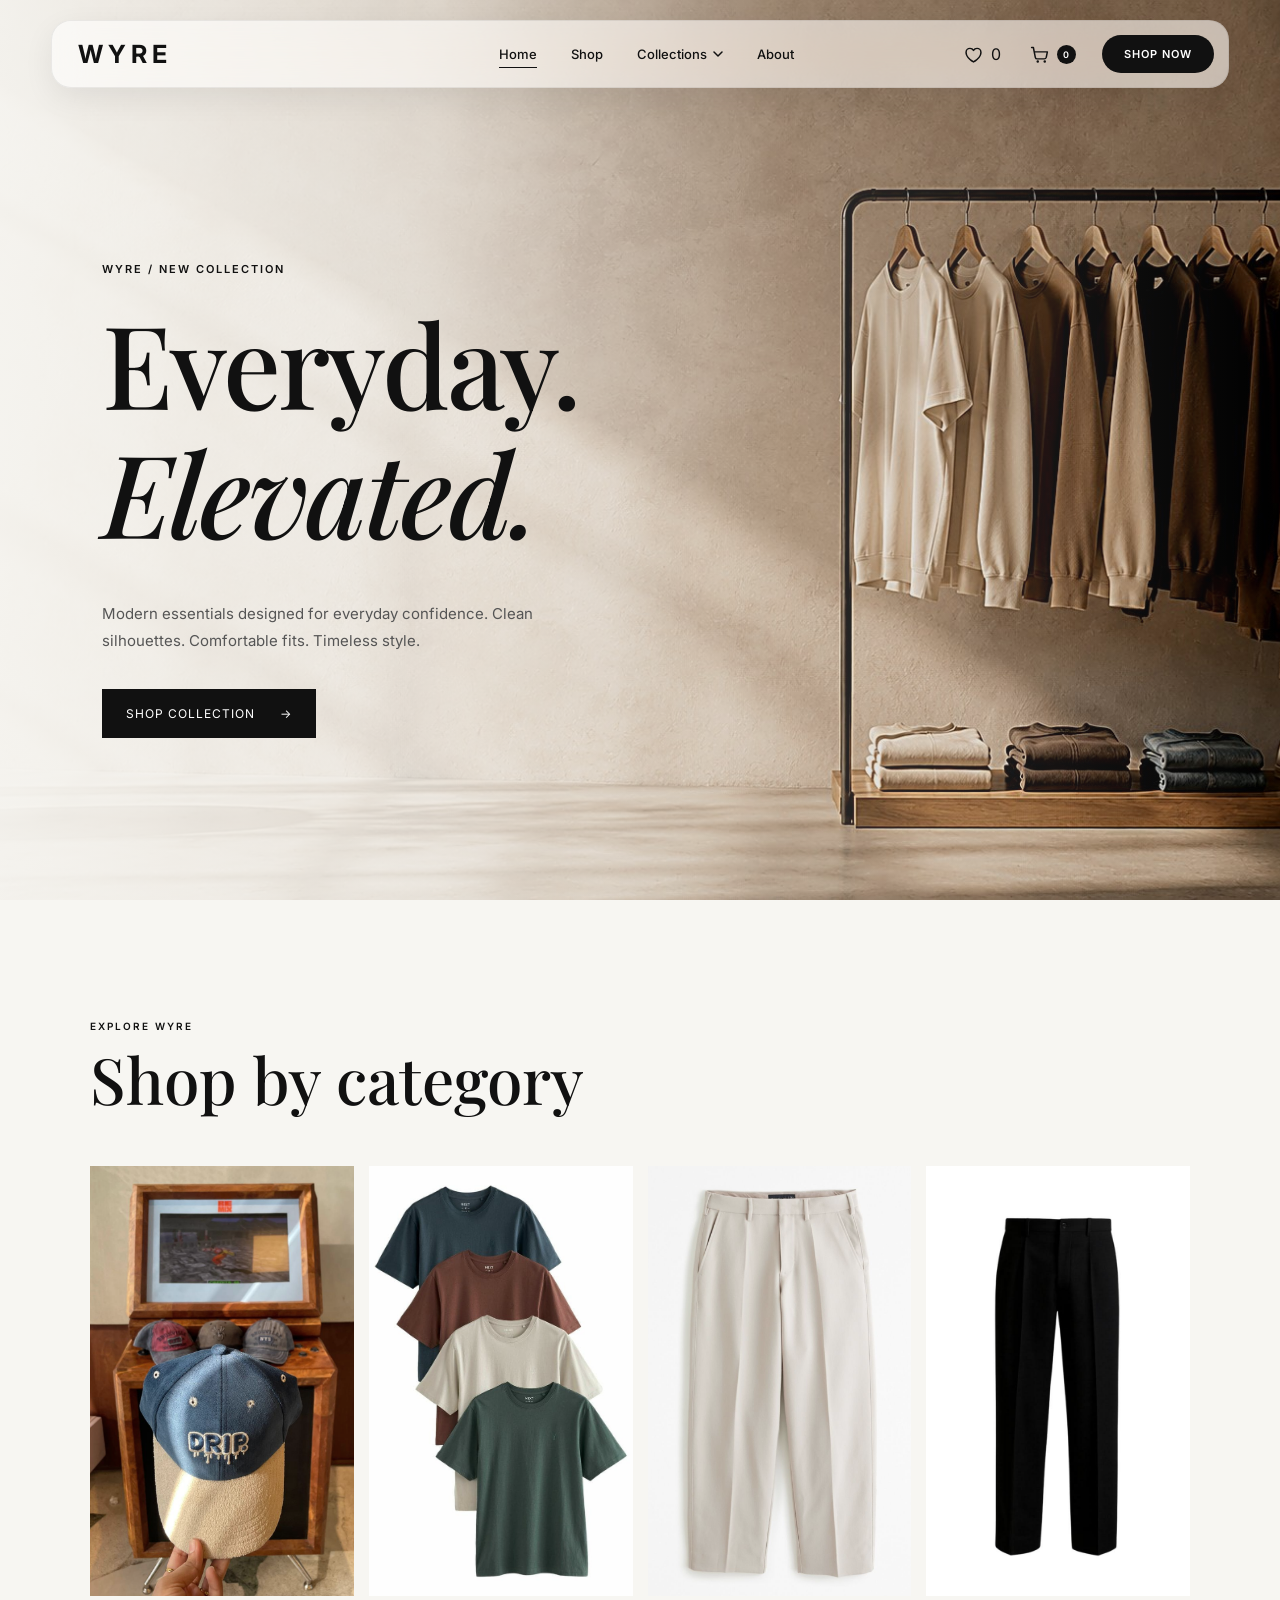
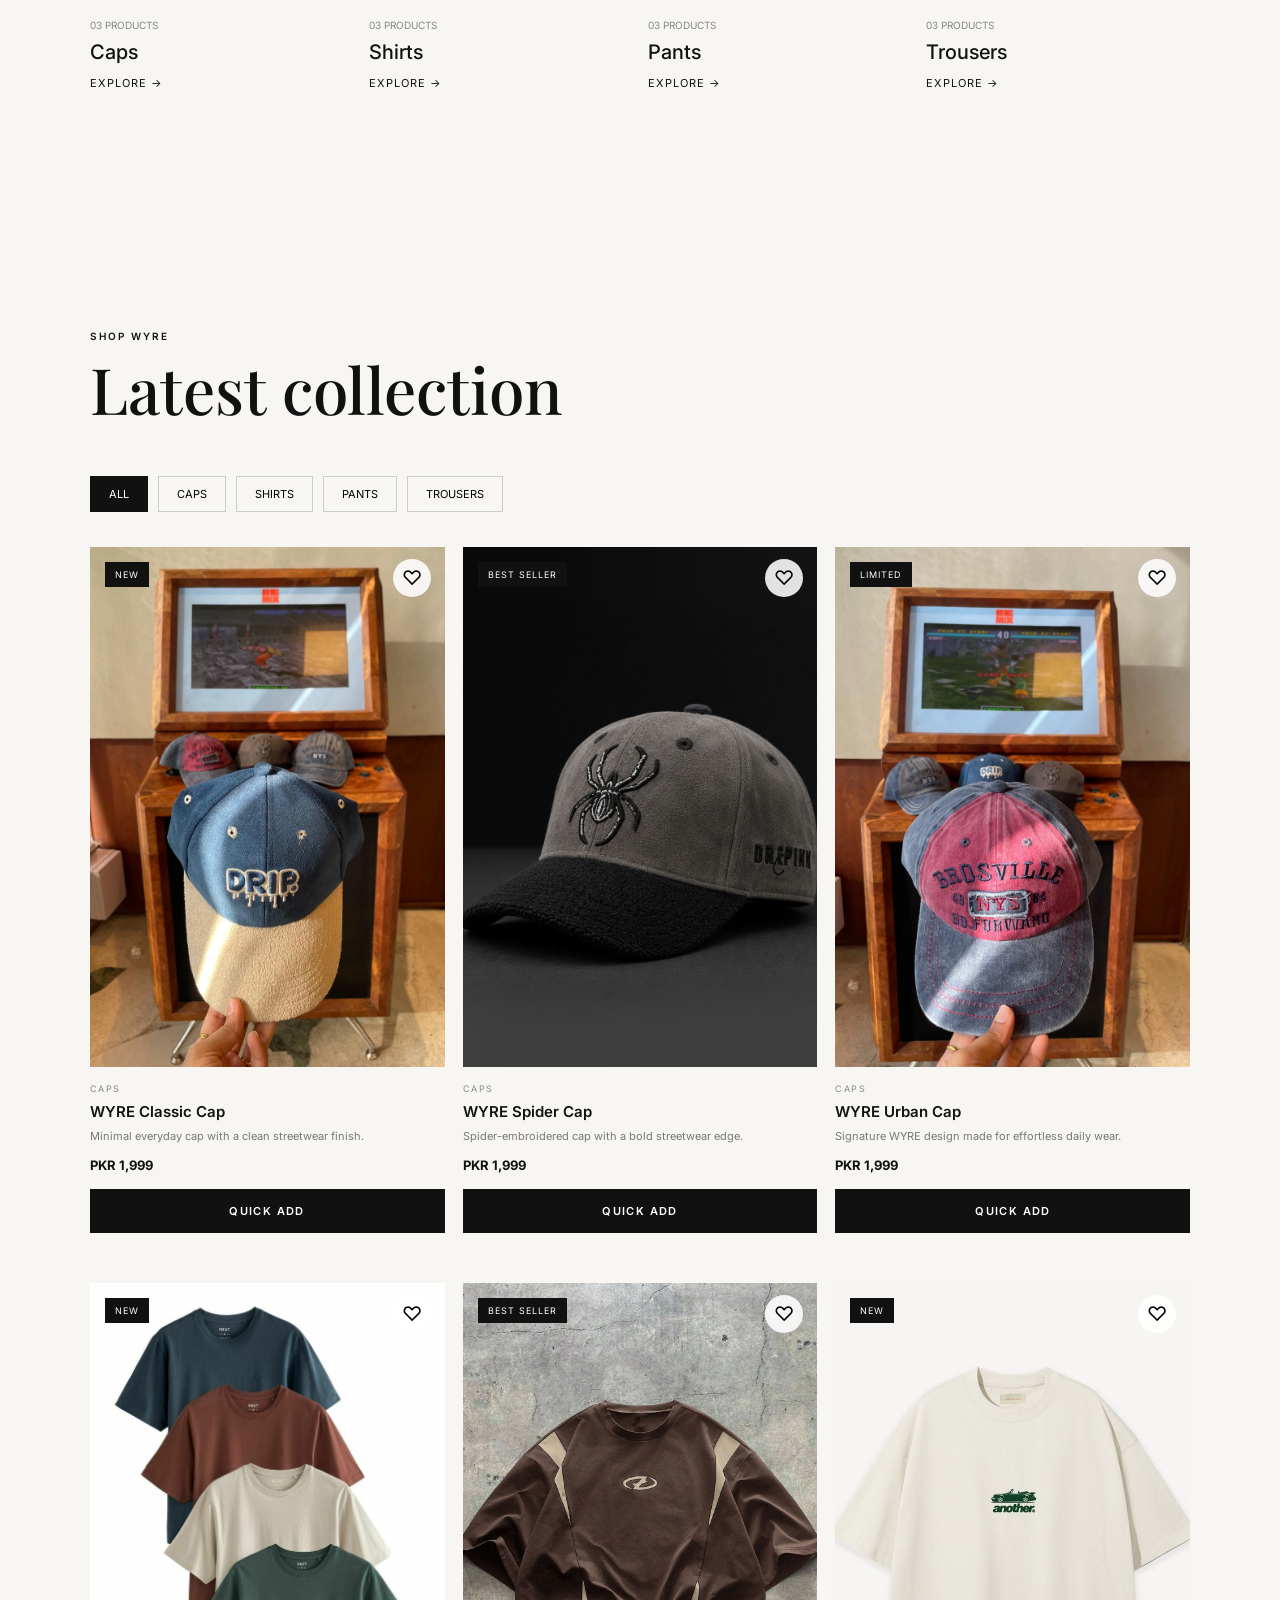
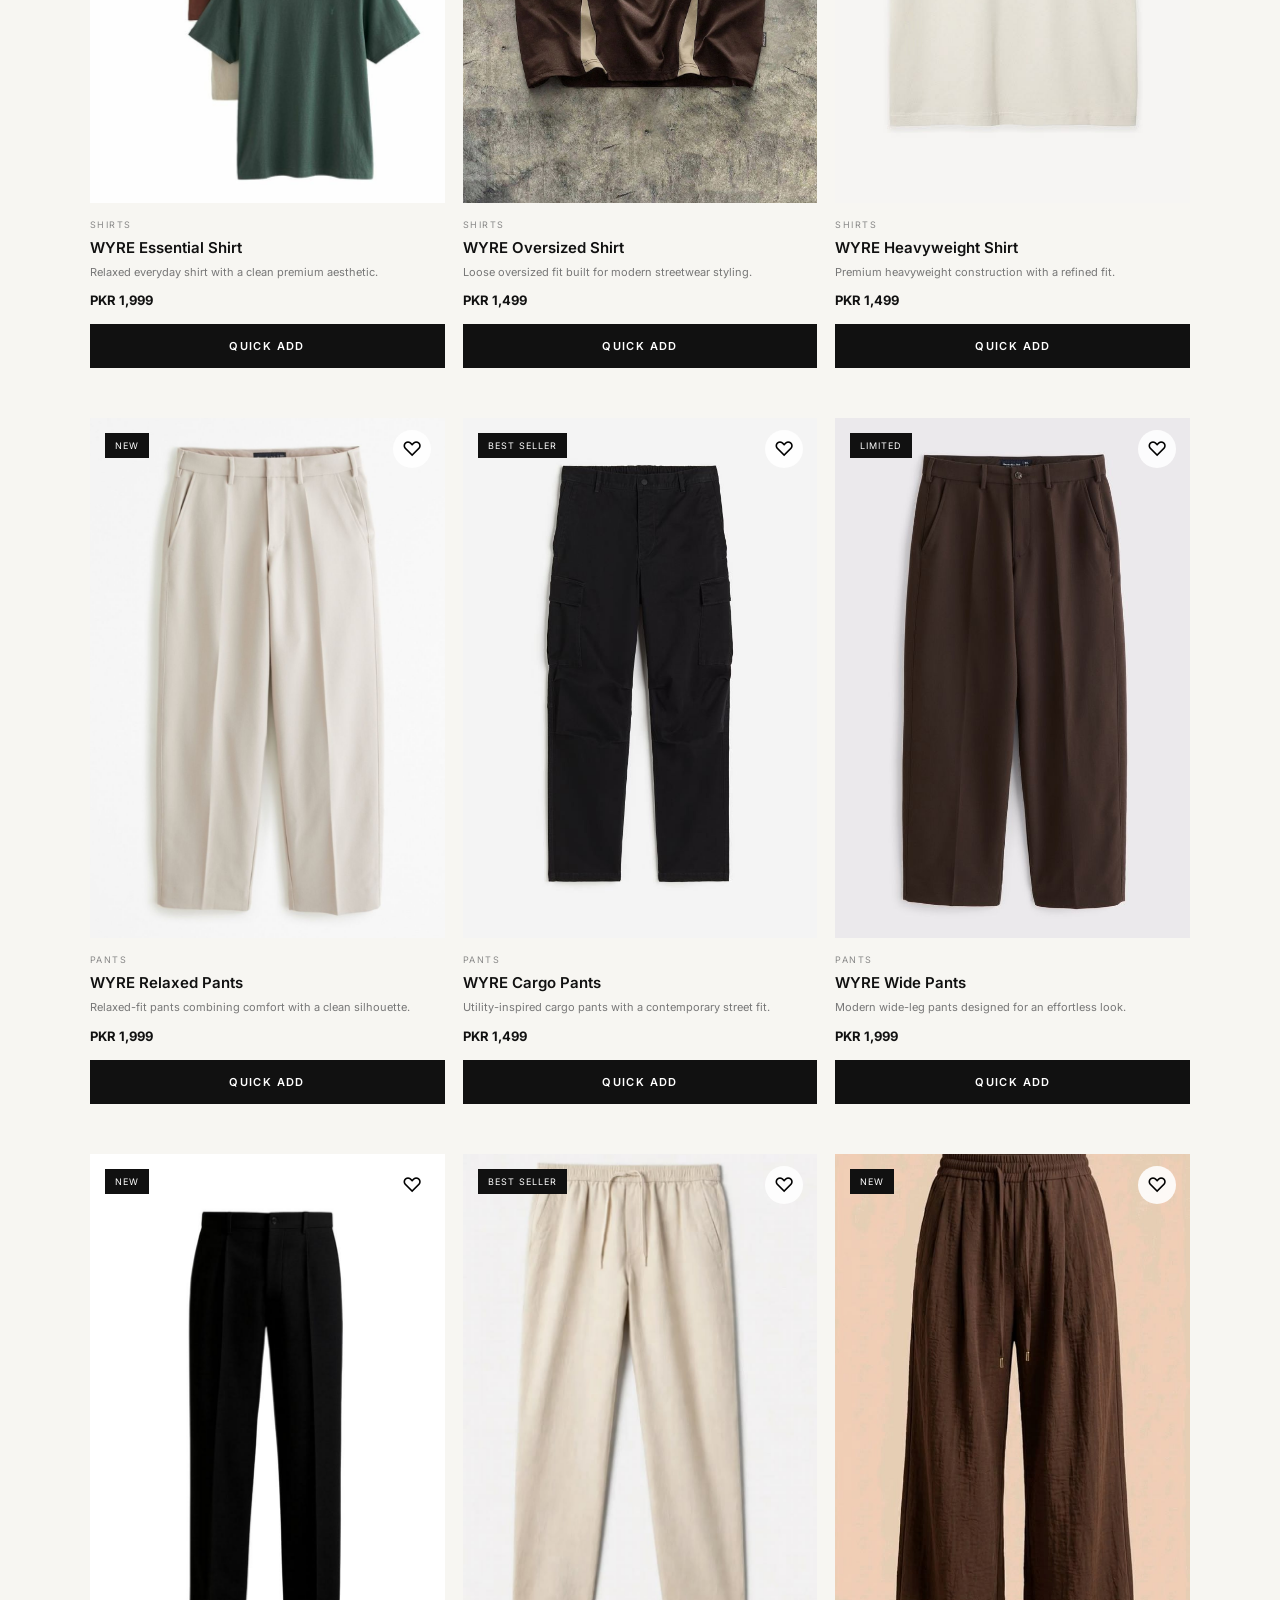
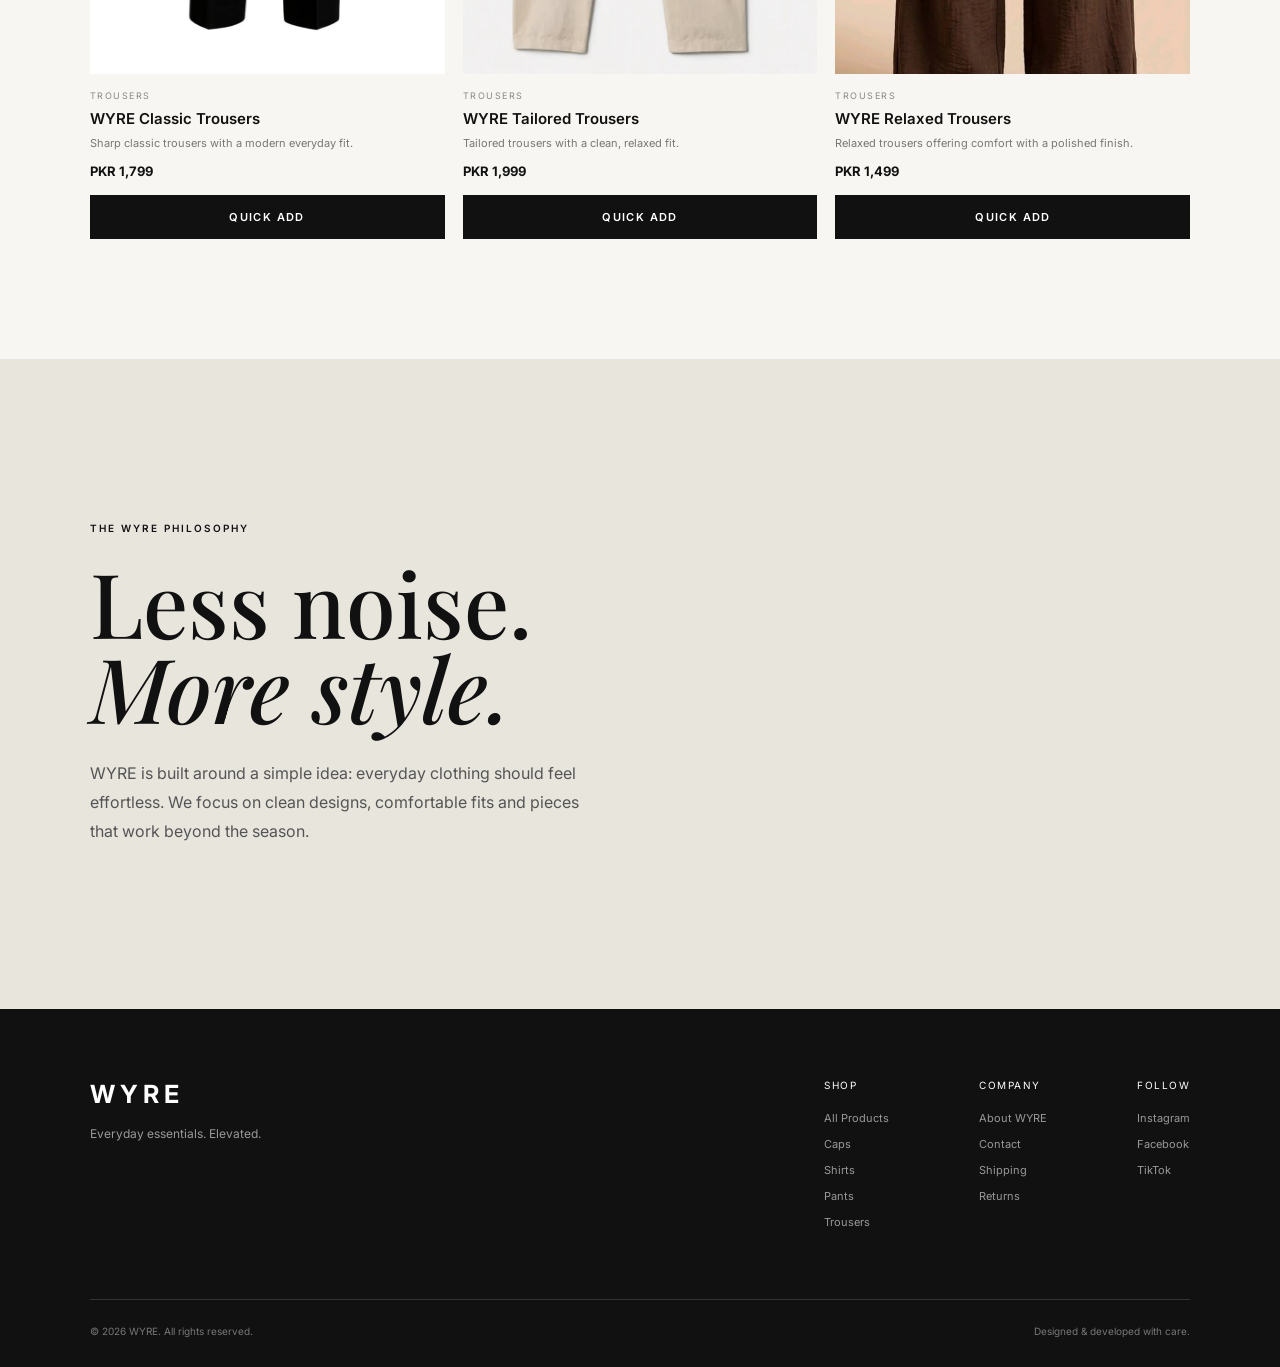
==== commit 68b86f40: "newsteller" ====
--- a/index.html
+++ b/index.html
@@ -1337,44 +1337,6 @@
 
 
 
-        <!-- ================= NEWSLETTER ================= -->
-
-        <section class="newsletter-section">
-
-            <div class="newsletter-content reveal">
-
-                <span>
-                    STAY IN THE LOOP
-                </span>
-
-                <h2>
-                    Get the latest from WYRE.
-                </h2>
-
-                <p>
-                    New drops, exclusive pieces and updates —
-                    straight to your inbox.
-                </p>
-
-
-                <form id="newsletterForm">
-
-                    <input
-                        type="email"
-                        id="newsletterEmail"
-                        placeholder="Your email address"
-                        required>
-
-                    <button type="submit">
-                        Subscribe →
-                    </button>
-
-                </form>
-
-            </div>
-
-        </section>
-
     </main>
 
 
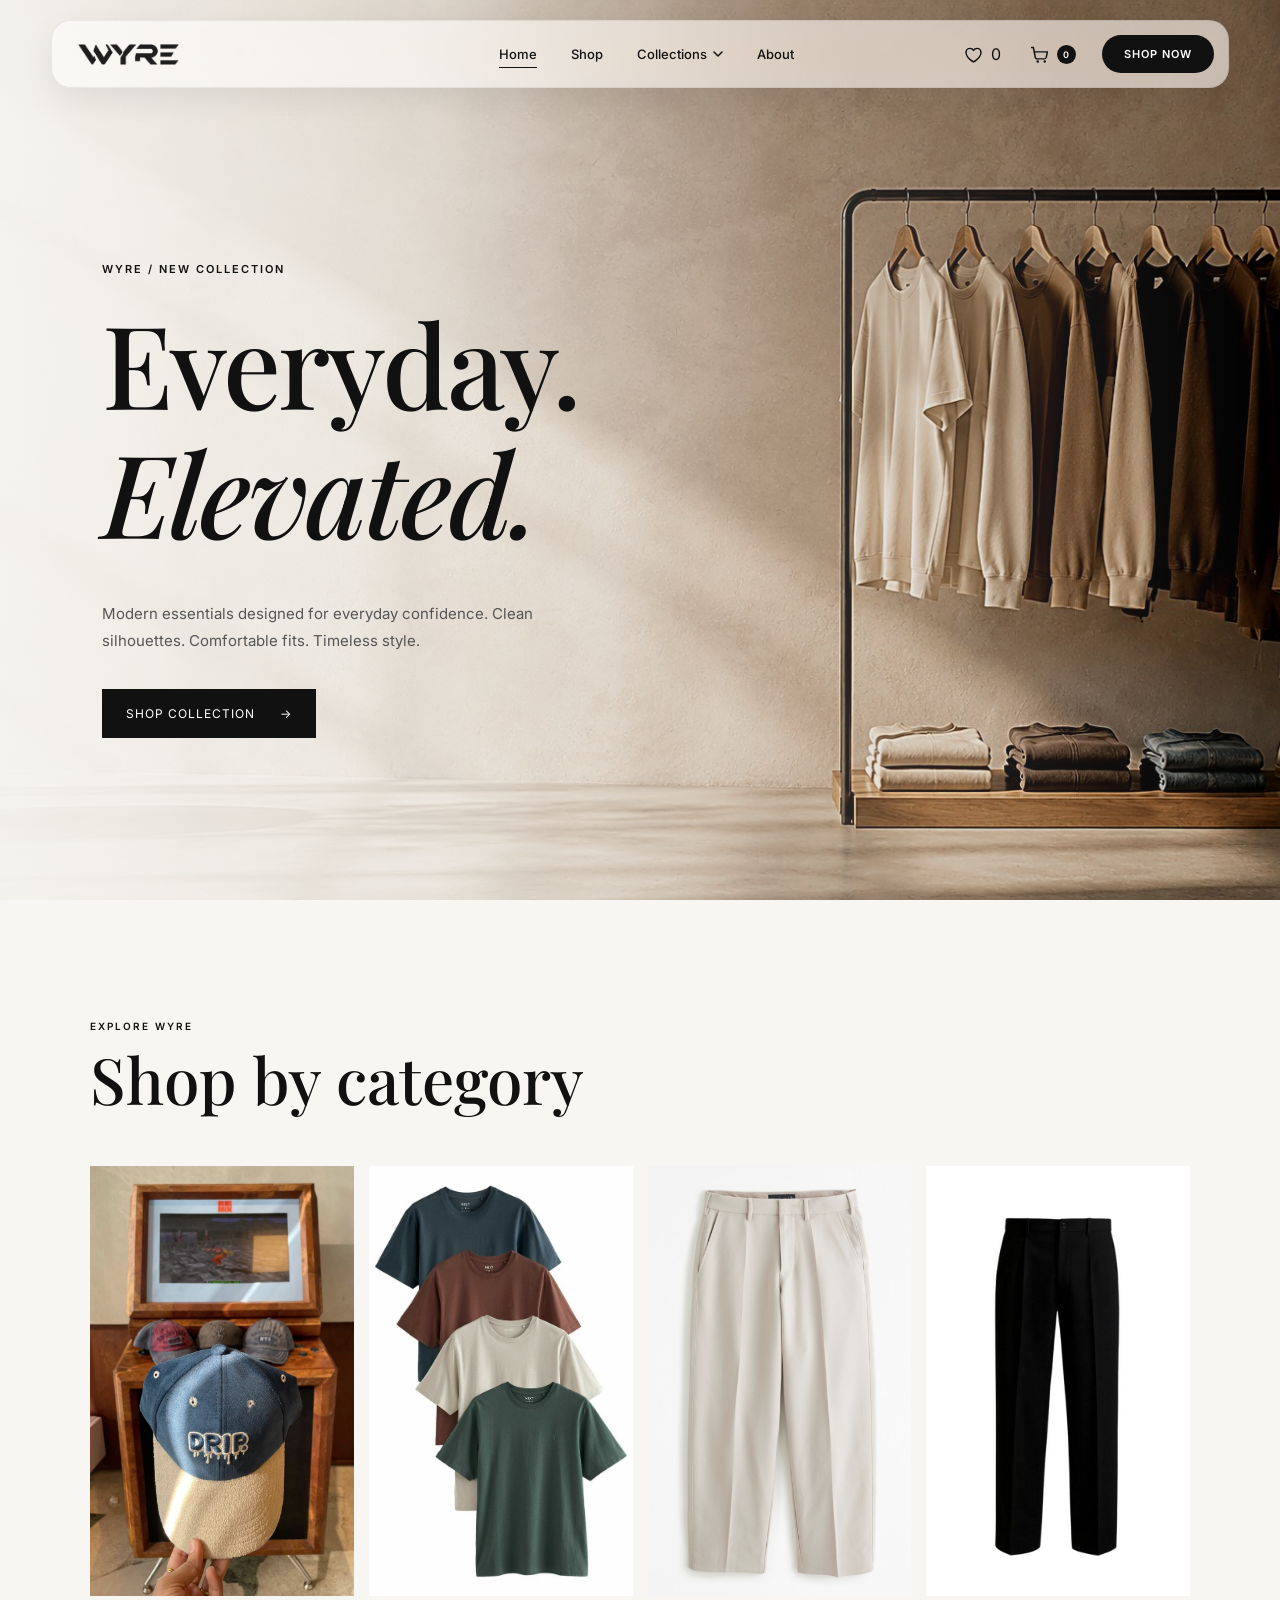
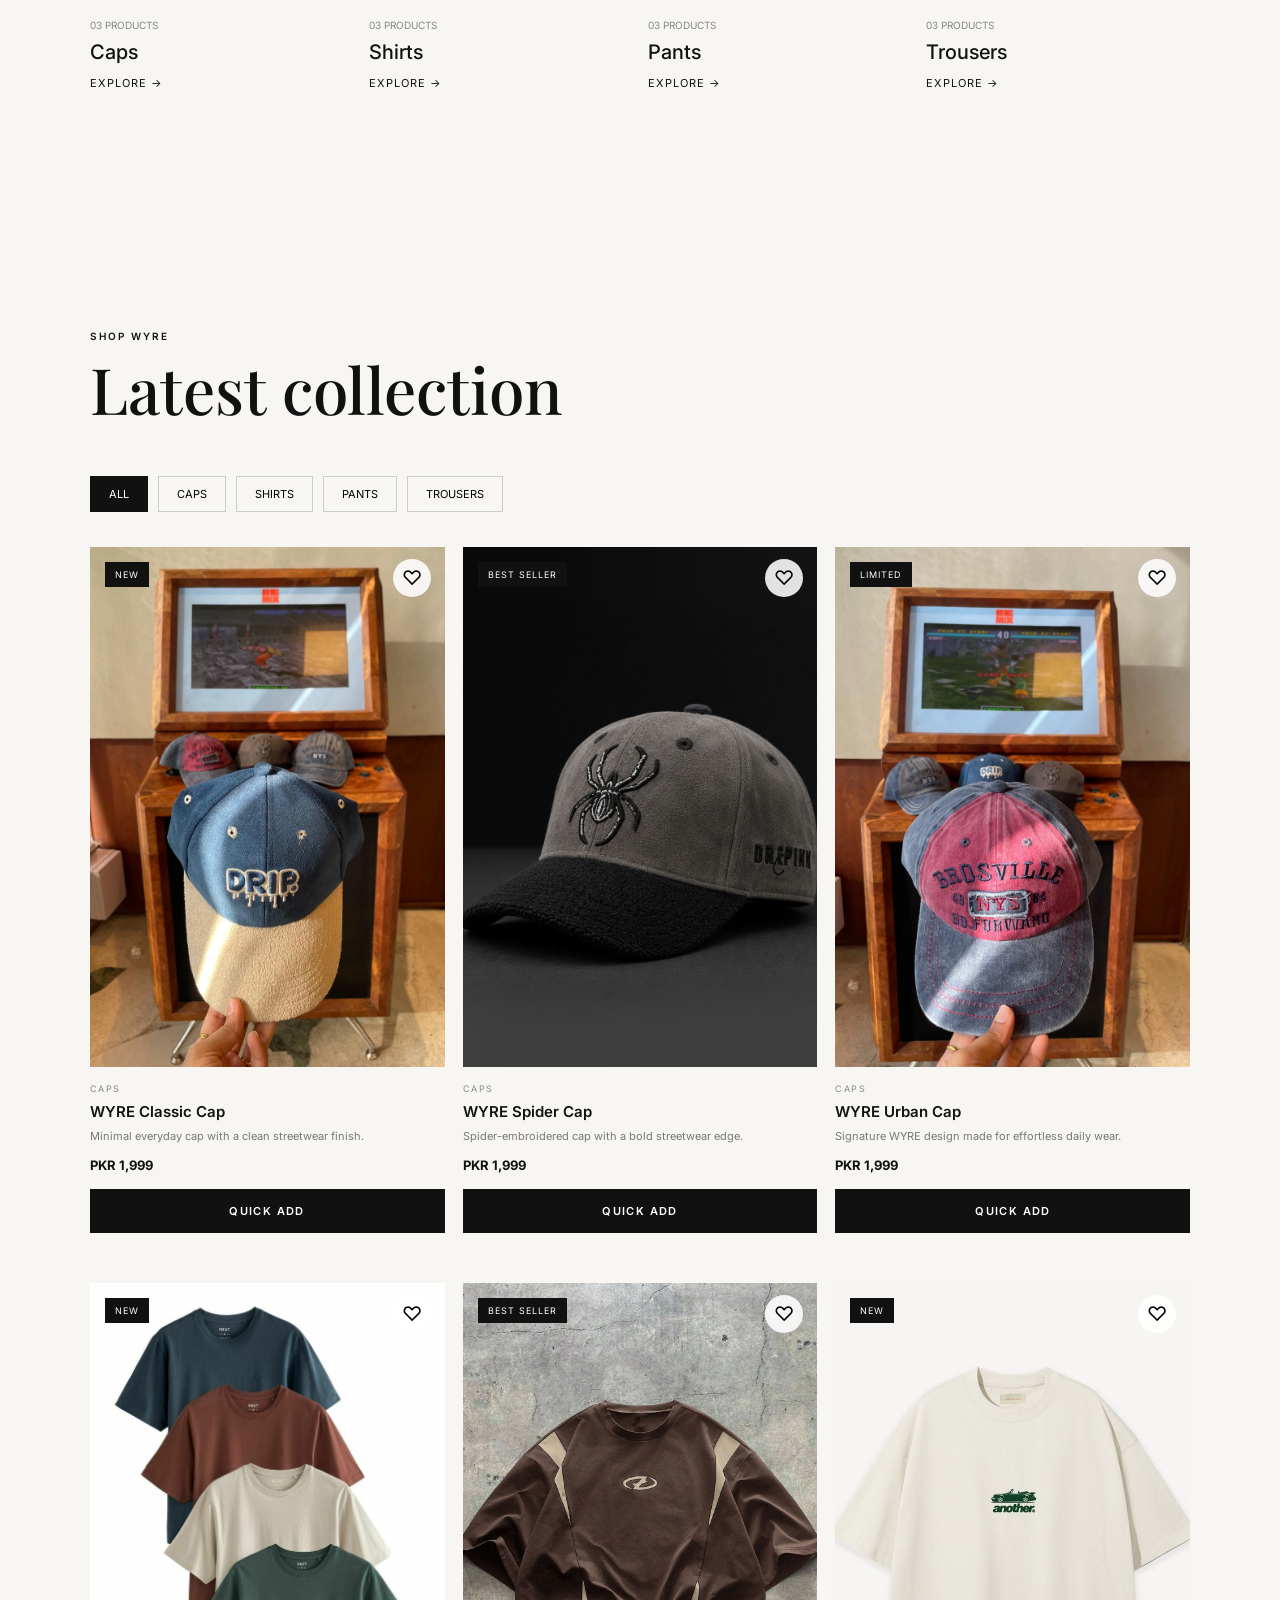
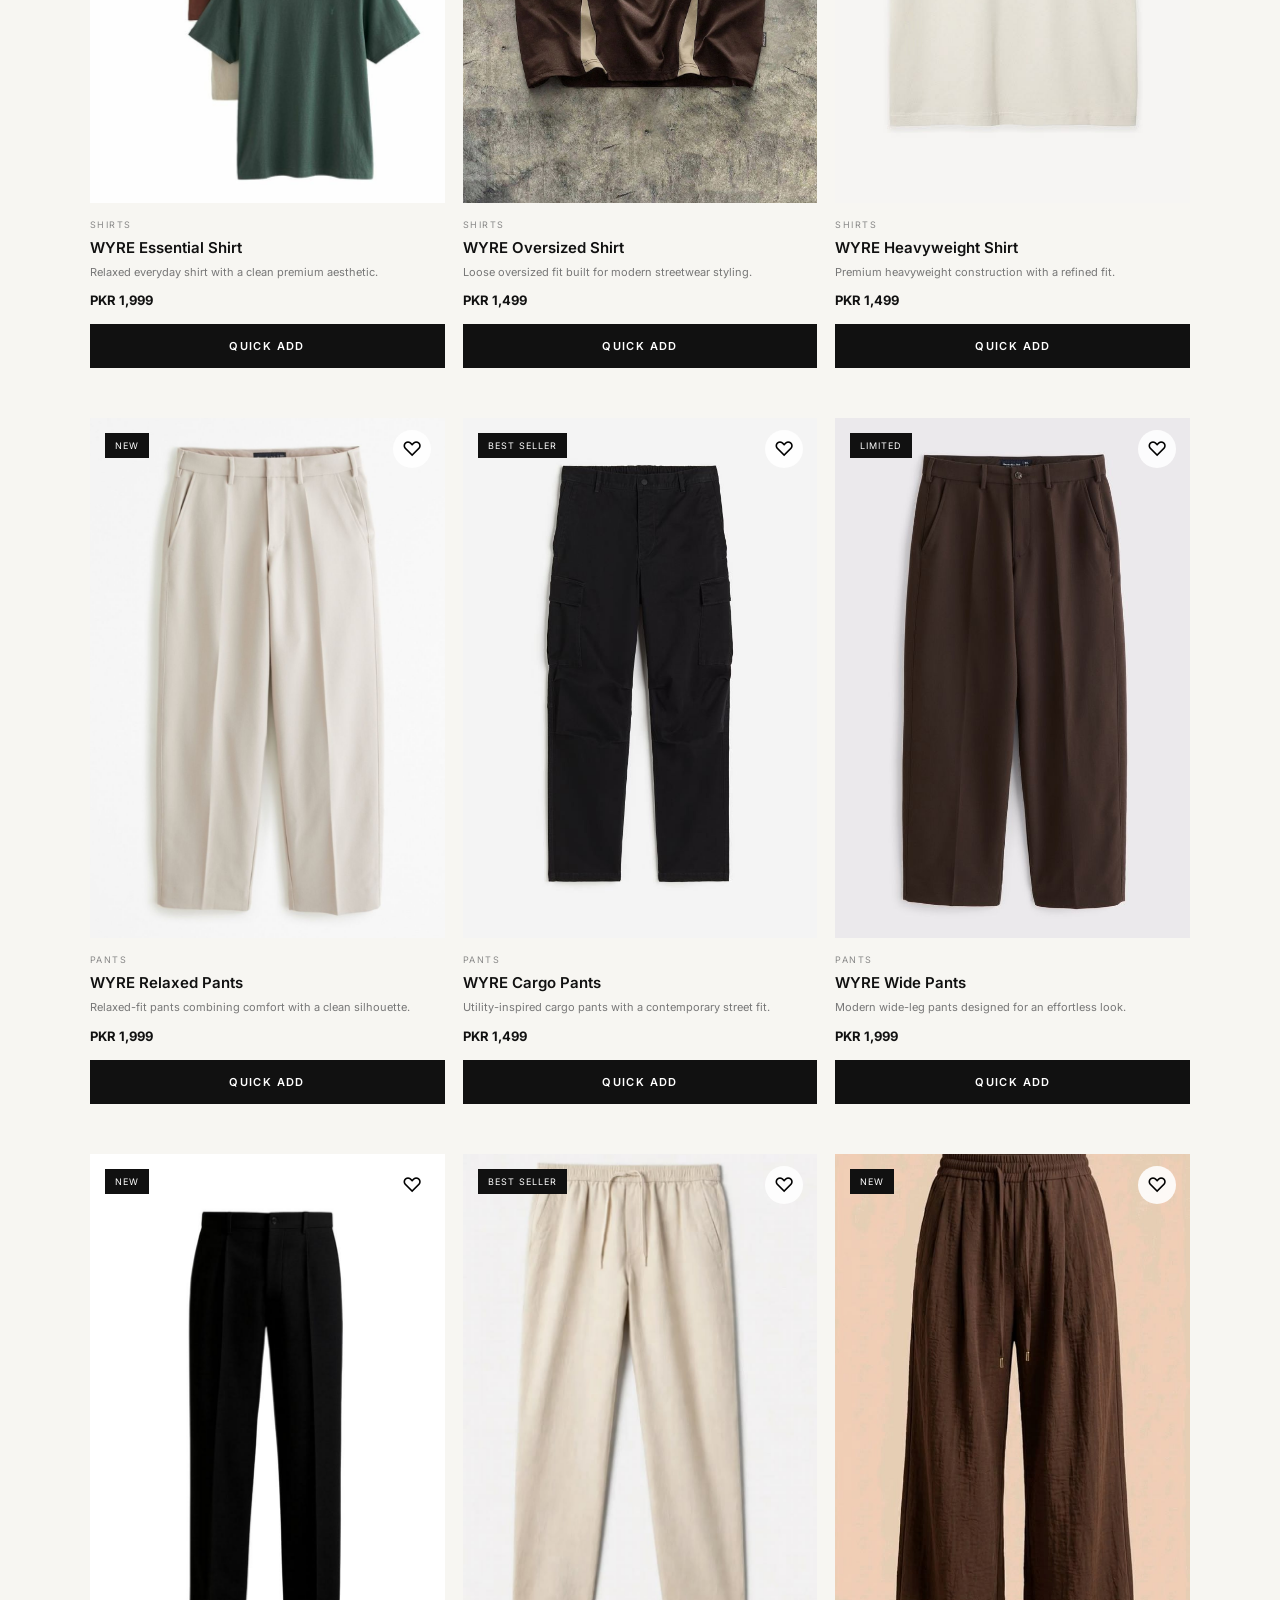
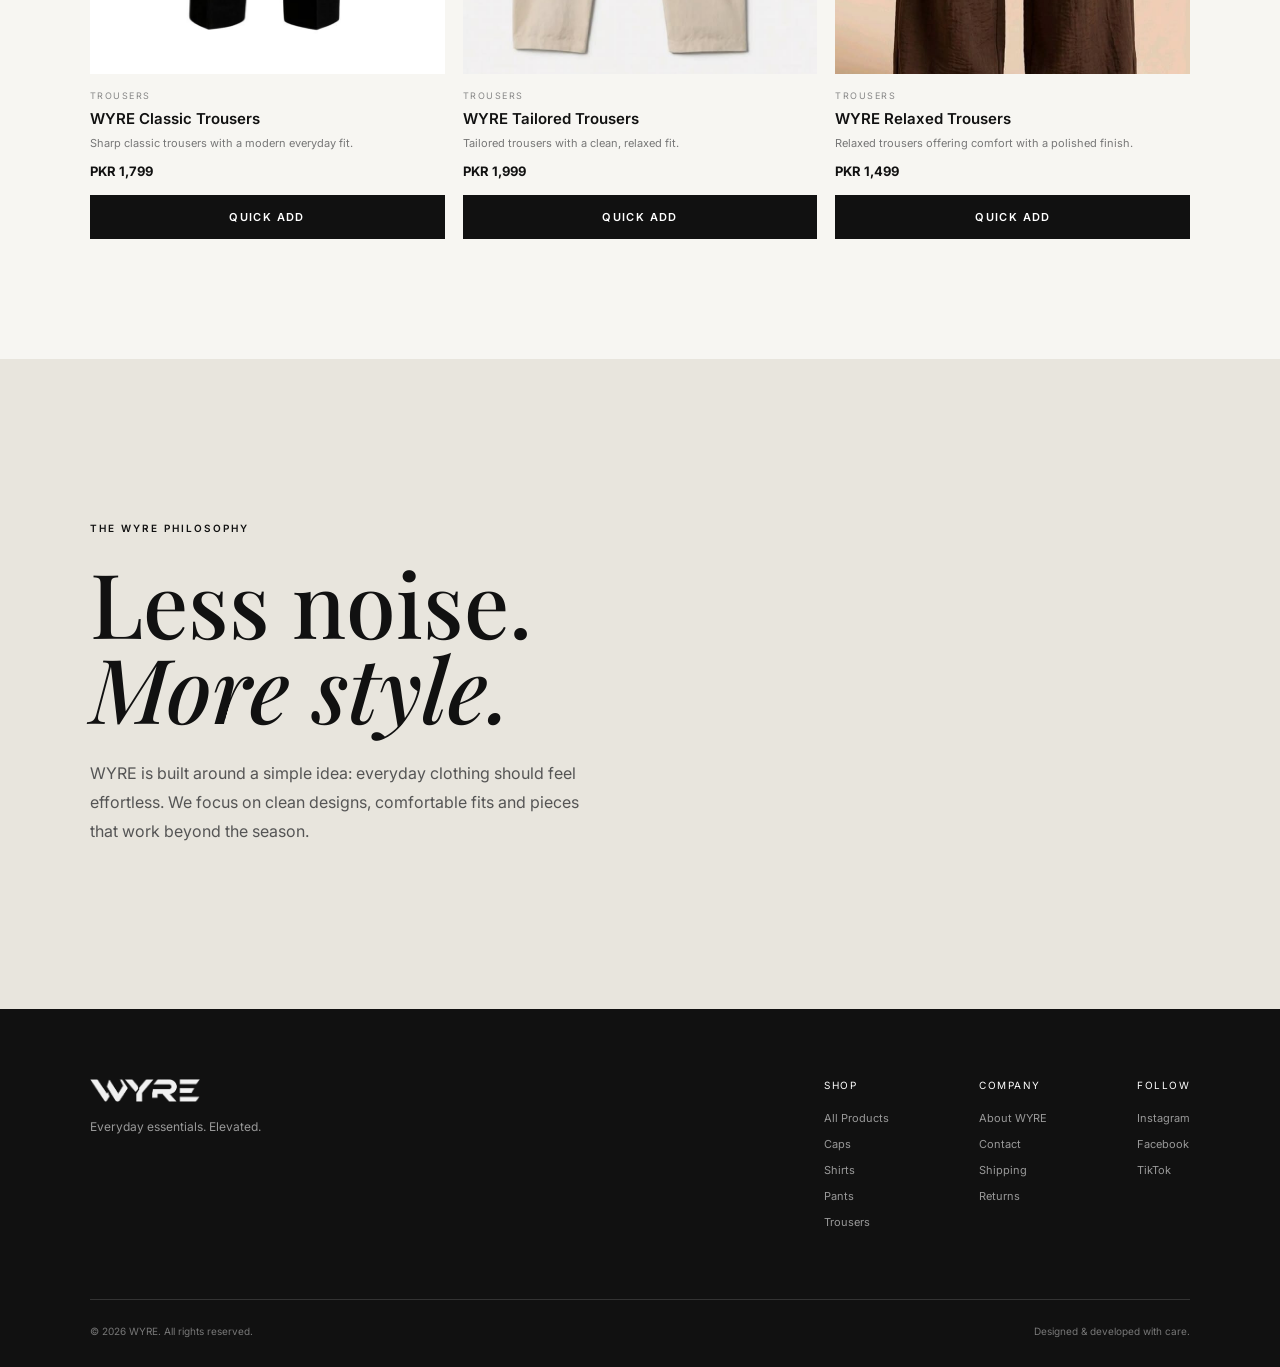
==== commit e2ac7b50: "logo" ====
--- a/index.html
+++ b/index.html
@@ -35,8 +35,9 @@
             <div class="nav-container">
 
                 <!-- Logo -->
-                <a href="#home" class="logo">
-                    WYRE
+                <a href="#home" class="logo" aria-label="WYRE — home">
+                    <img src="wyre-logo-dark.png" alt="WYRE"
+                        width="946" height="197">
                 </a>
 
 
@@ -1424,8 +1425,9 @@
 
             <div class="footer-brand">
 
-                <a href="#home" class="footer-logo">
-                    WYRE
+                <a href="#home" class="footer-logo" aria-label="WYRE — home">
+                    <img src="wyre-logo-light.png" alt="WYRE"
+                        width="946" height="197">
                 </a>
 
                 <p>
--- a/style.css
+++ b/style.css
@@ -84,15 +84,37 @@
     box-shadow: 0 14px 34px rgba(17, 17, 17, 0.13);
 }
 
+/* Logo: wordmark image. Height fix hai, width auto — is liye
+   width/height attributes HTML mein diye hain taake load hote
+   waqt layout na hile. */
+
 .logo,
-.footer-logo {
-    font-size: 25px;
-    font-weight: 700;
-    letter-spacing: 5px;
+.footer-logo,
+.co-logo {
+    display: inline-flex;
+    align-items: center;
 }
 
 .logo {
     flex-shrink: 0;
+}
+
+.logo img {
+    display: block;
+    height: 21px;
+    width: auto;
+}
+
+.footer-logo img {
+    display: block;
+    height: 23px;
+    width: auto;
+}
+
+.co-logo img {
+    display: block;
+    height: 18px;
+    width: auto;
 }
 
 
@@ -1243,7 +1265,7 @@
 }
 
 .footer-logo {
-    display: inline-block;
+    display: inline-flex;
     margin-bottom: 15px;
 }
 
@@ -1357,6 +1379,14 @@
     .nav-container {
         height: 58px;
         grid-template-columns: 1fr auto;
+    }
+
+    .logo img {
+        height: 17px;
+    }
+
+    .co-logo img {
+        height: 16px;
     }
 
     .nav-links {
@@ -1457,10 +1487,12 @@
 
 @media (max-width: 450px) {
 
-    .logo,
-    .footer-logo {
-        font-size: 21px;
-        letter-spacing: 4px;
+    .logo img {
+        height: 15px;
+    }
+
+    .footer-logo img {
+        height: 20px;
     }
 
     .nav-actions {
@@ -2927,9 +2959,6 @@
 }
 
 .co-logo {
-    font-size: 19px;
-    font-weight: 700;
-    letter-spacing: 5px;
     color: #111;
     text-decoration: none;
 }
@@ -3440,34 +3469,87 @@
     transform: translateY(0);
 }
 
-.thanks-tick {
-    width: 58px;
-    height: 58px;
-    color: #3F6B4A;
+.thanks-bag {
+    width: 62px;
+    height: 62px;
+    color: #111;
     margin-bottom: 20px;
-}
-
-.thanks-tick circle {
-    stroke-dasharray: 151;
-    stroke-dashoffset: 151;
-}
-
-.thanks-tick path {
-    stroke-dasharray: 40;
-    stroke-dashoffset: 40;
-}
-
-.thanks.active .thanks-tick circle {
-    animation: thanksDraw 0.55s ease forwards;
-}
-
-.thanks.active .thanks-tick path {
-    animation: thanksDraw 0.35s ease 0.45s forwards;
-}
-
-@keyframes thanksDraw {
+    overflow: visible;
+    transform-origin: 50% 92%;
+}
+
+.thanks-bag .bag-body {
+    stroke-dasharray: 145;
+    stroke-dashoffset: 145;
+}
+
+.thanks-bag .bag-handle {
+    stroke-dasharray: 44;
+    stroke-dashoffset: 44;
+}
+
+.thanks-bag .bag-item {
+    opacity: 0;
+}
+
+/* Pehle bag bane, phir handle, phir item andar gire,
+   aur aakhir mein bag halka sa settle ho jaye. */
+
+.thanks.active .thanks-bag .bag-body {
+    animation: bagDraw 0.5s ease forwards;
+}
+
+.thanks.active .thanks-bag .bag-handle {
+    animation: bagDraw 0.4s ease 0.34s forwards;
+}
+
+.thanks.active .thanks-bag .bag-item {
+    animation: bagItemDrop 0.72s 0.6s forwards;
+}
+
+.thanks.active .thanks-bag {
+    animation: bagSettle 0.45s ease 1.26s;
+}
+
+@keyframes bagDraw {
     to {
         stroke-dashoffset: 0;
+    }
+}
+
+@keyframes bagItemDrop {
+
+    0% {
+        opacity: 0;
+        transform: translateY(-9px);
+        animation-timing-function: ease-out;
+    }
+
+    32% {
+        opacity: 1;
+        transform: translateY(0);
+        animation-timing-function: cubic-bezier(.5, 0, .9, .3);
+    }
+
+    100% {
+        opacity: 1;
+        transform: translateY(29px);
+    }
+}
+
+@keyframes bagSettle {
+
+    0%,
+    100% {
+        transform: scale(1, 1);
+    }
+
+    30% {
+        transform: scale(1.05, 0.94);
+    }
+
+    65% {
+        transform: scale(0.98, 1.02);
     }
 }
 
@@ -3575,9 +3657,20 @@
         transform: none;
     }
 
-    .thanks-tick circle,
-    .thanks-tick path {
+    .thanks.active .thanks-bag,
+    .thanks.active .thanks-bag .bag-body,
+    .thanks.active .thanks-bag .bag-handle,
+    .thanks.active .thanks-bag .bag-item {
+        animation: none;
+    }
+
+    .thanks.active .thanks-bag .bag-body,
+    .thanks.active .thanks-bag .bag-handle {
         stroke-dashoffset: 0;
-        animation: none;
+    }
+
+    .thanks.active .thanks-bag .bag-item {
+        opacity: 1;
+        transform: translateY(29px);
     }
 }
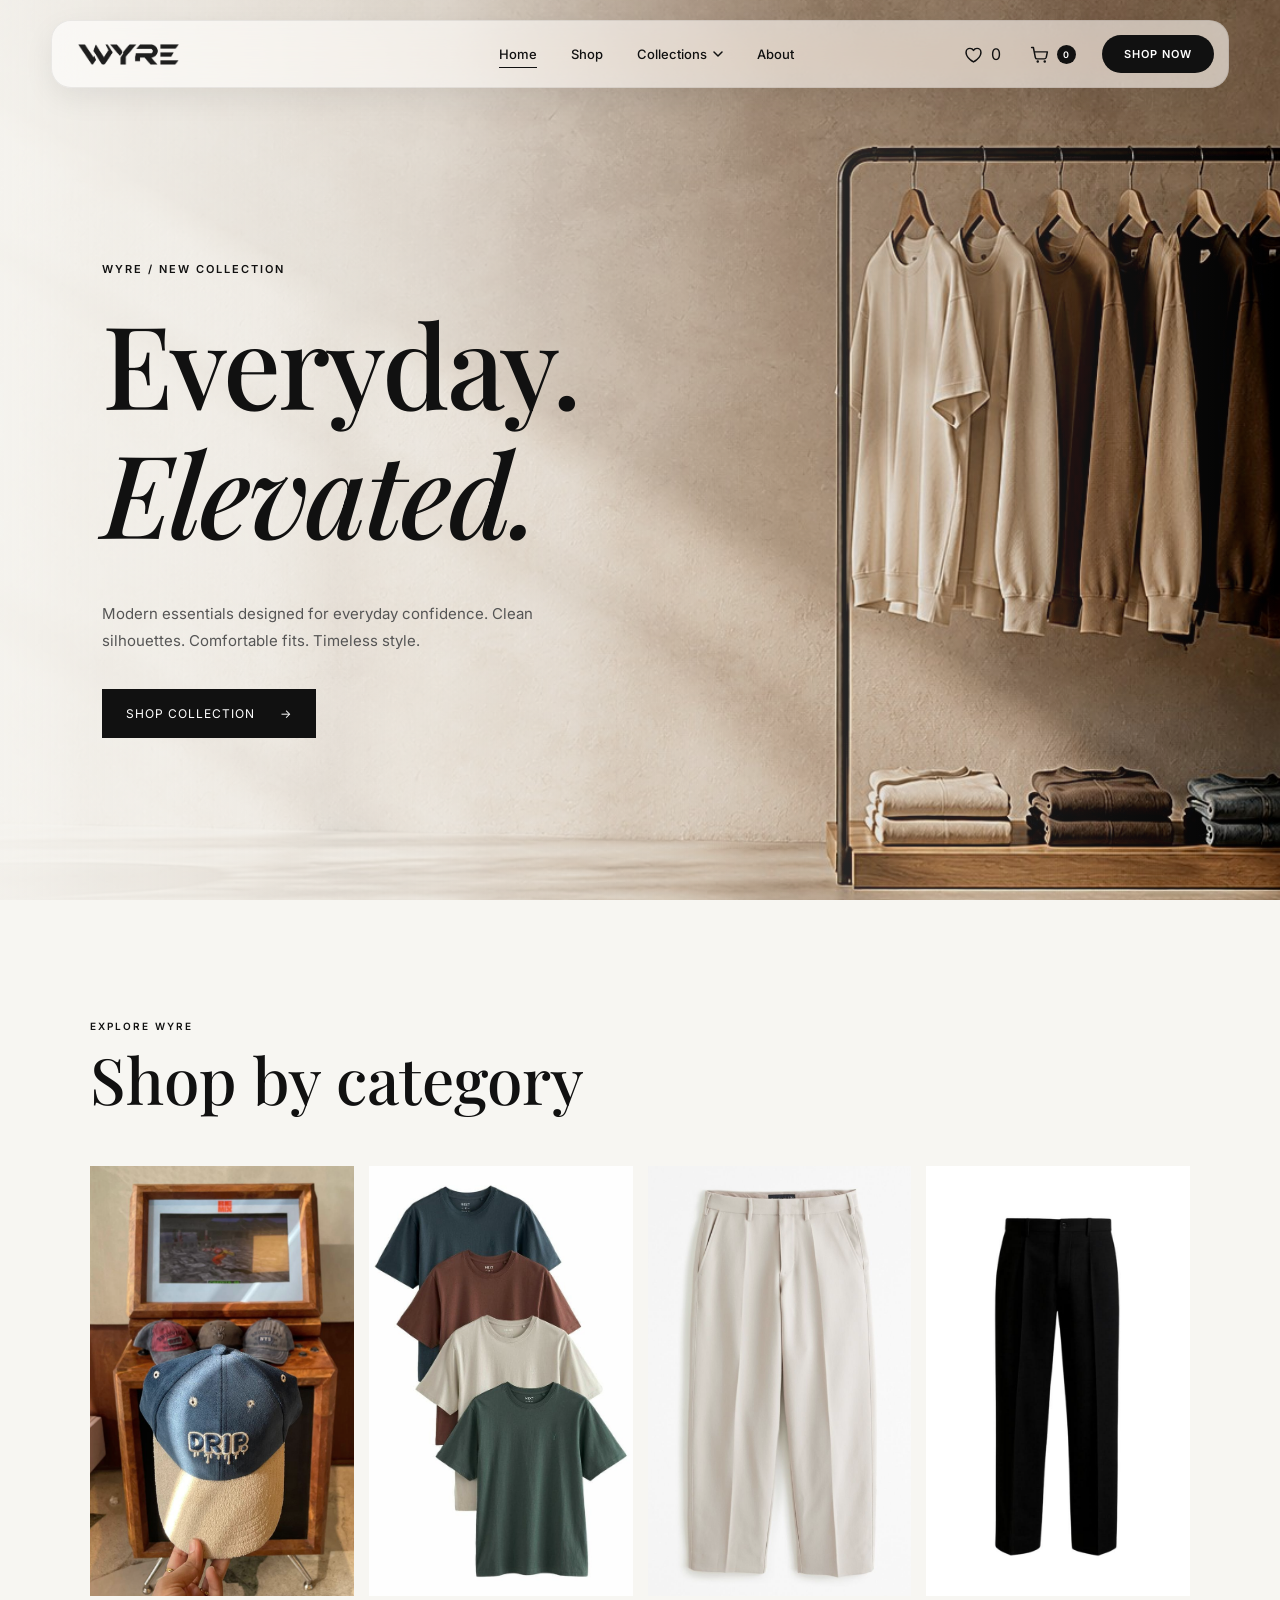
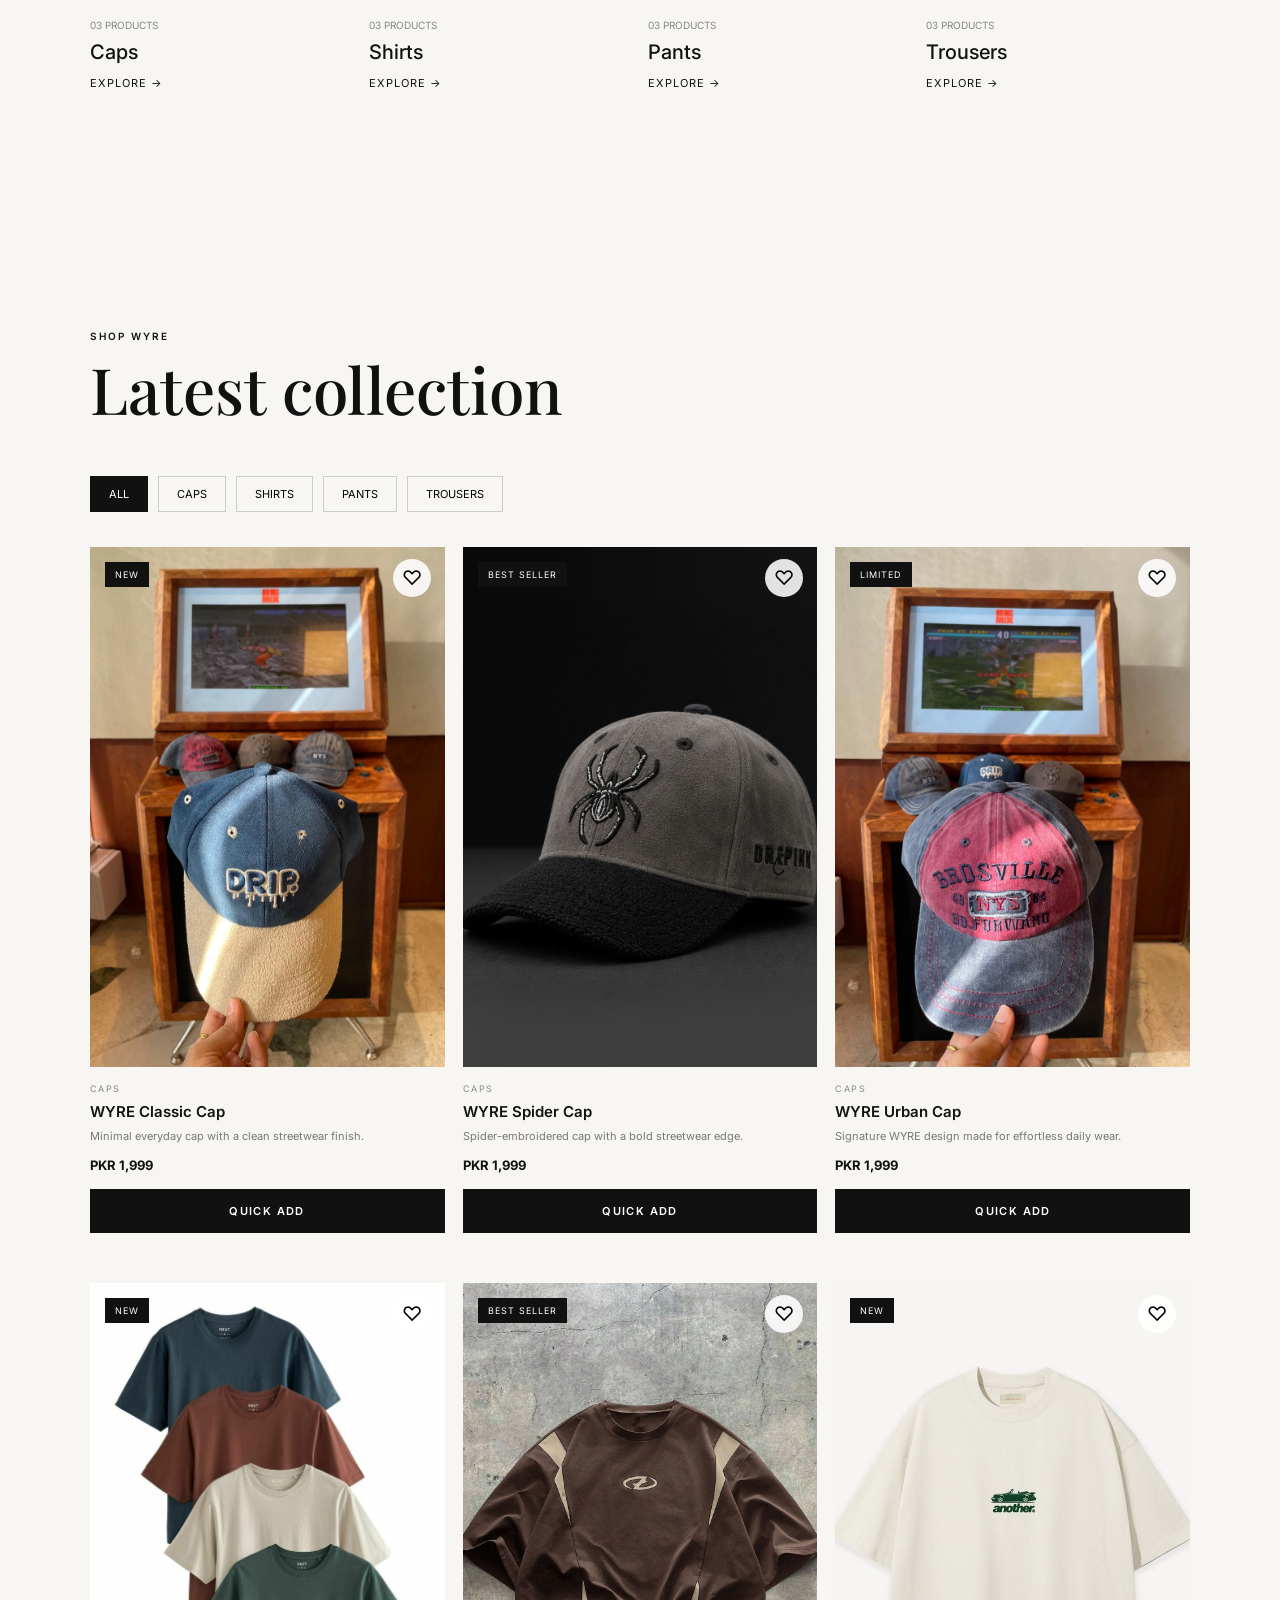
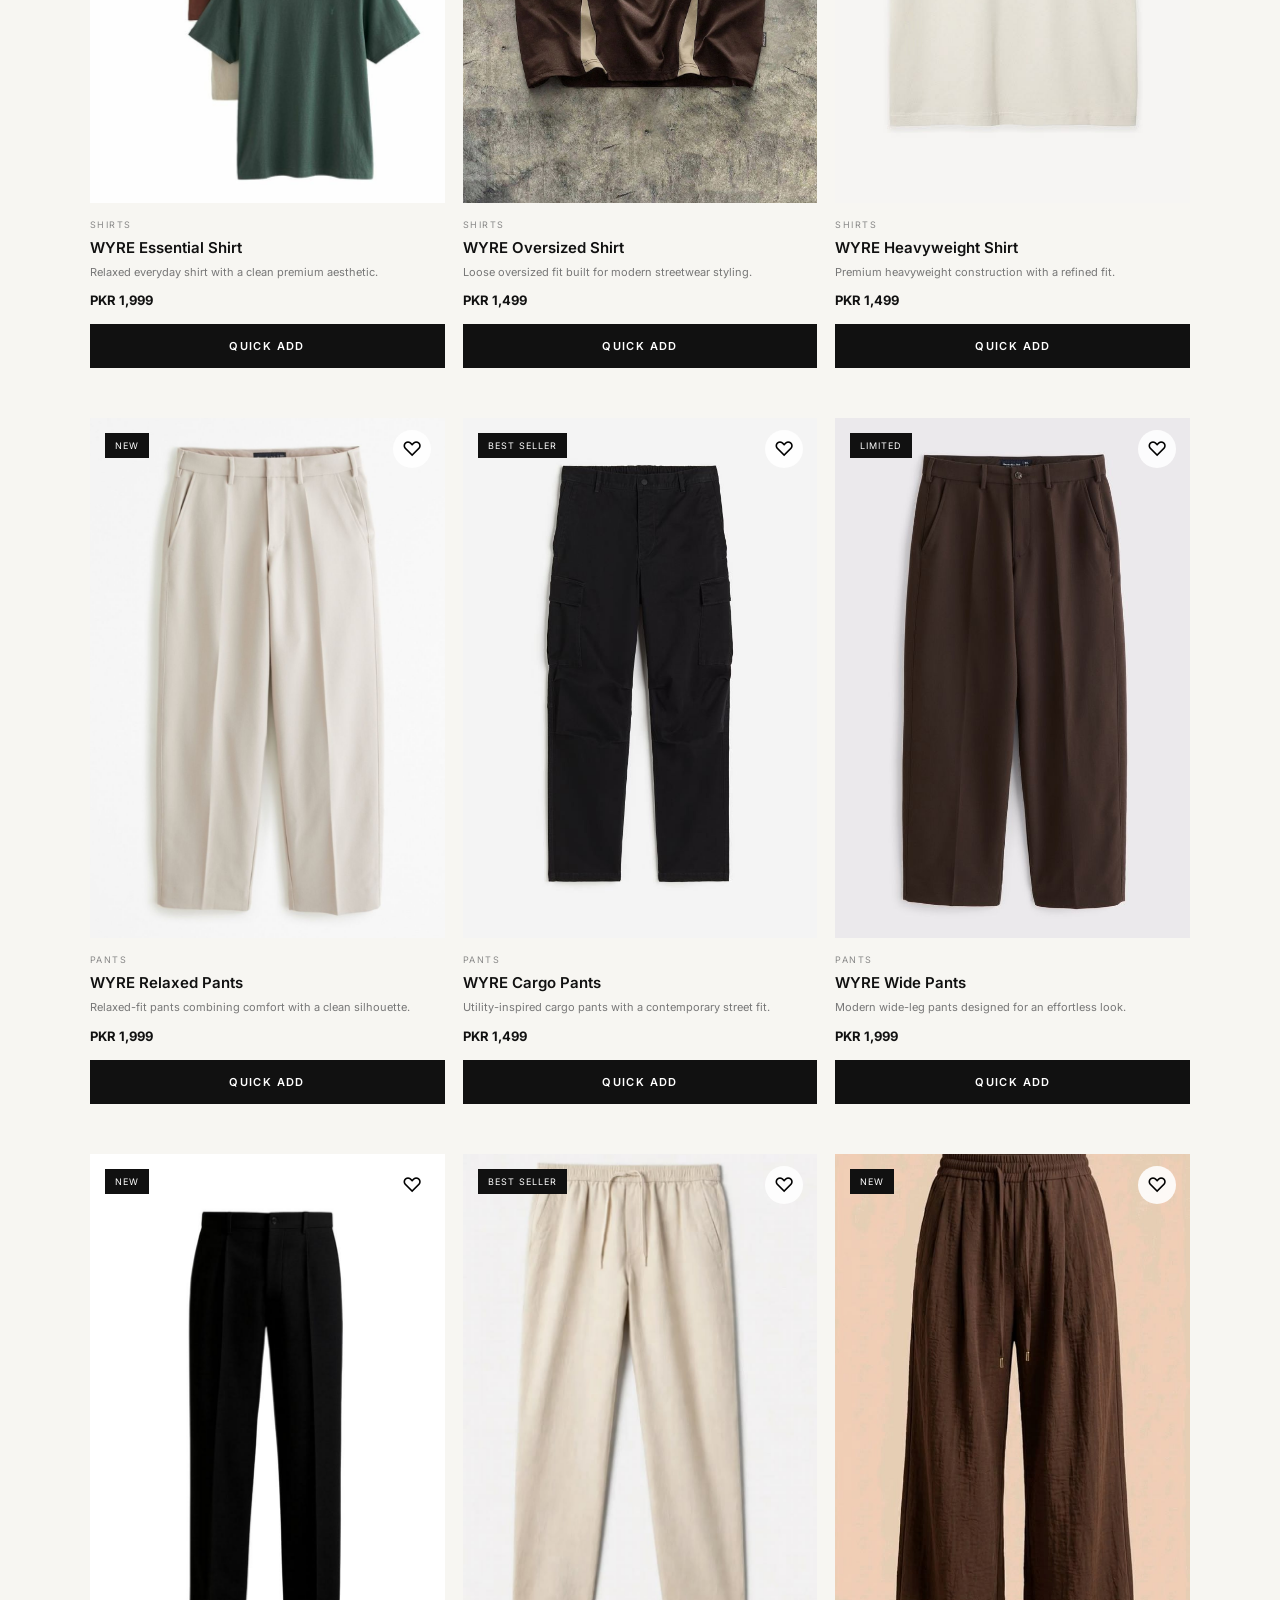
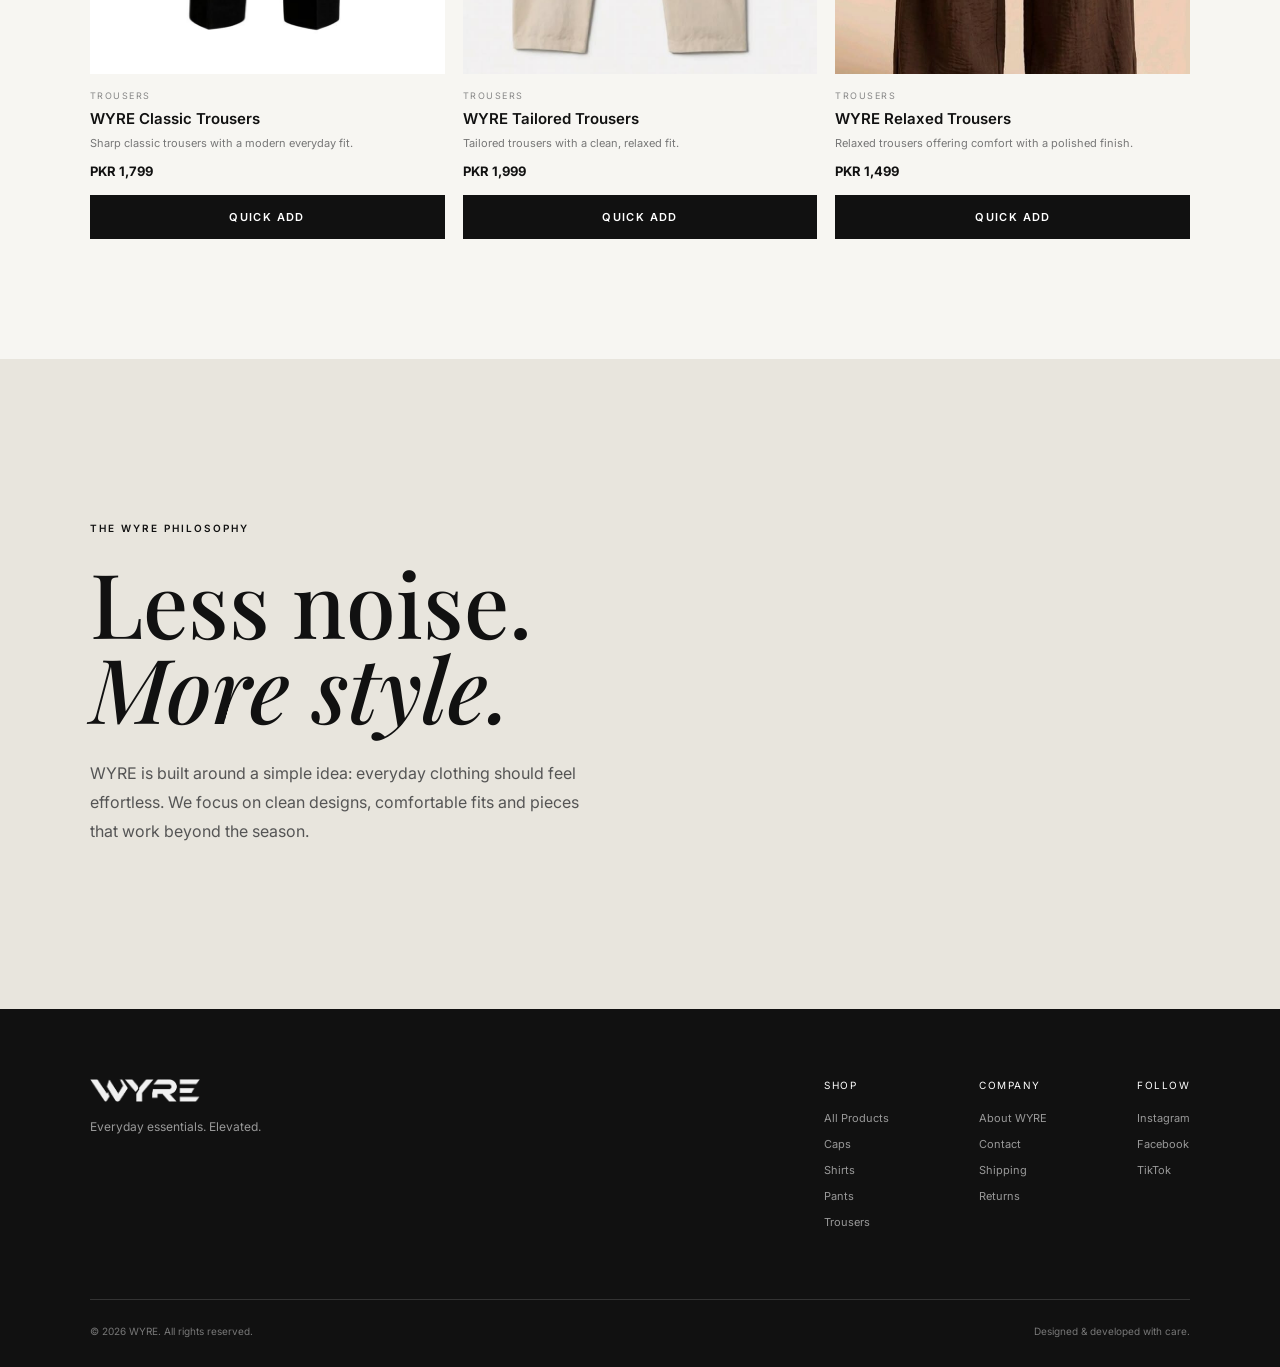
==== commit f2d1f944: "hero" ====
--- a/index.html
+++ b/index.html
@@ -272,11 +272,13 @@
 
         <section class="hero" id="home">
 
-            <!-- Hero Image -->
-            <img
-                src="hero-wy.jpg"
-                alt="WYRE Fashion Collection"
-                class="hero-image">
+            <!-- Hero Image (parallax wrapper ke andar) -->
+            <div class="hero-media">
+                <img
+                    src="hero-wy.jpg"
+                    alt="WYRE Fashion Collection"
+                    class="hero-image">
+            </div>
 
             <div class="hero-content reveal">
 
@@ -285,9 +287,8 @@
                 </span>
 
                 <h1>
-                    Everyday.
-                    <br>
-                    <em>Elevated.</em>
+                    <span class="hero-line">Everyday.</span>
+                    <span class="hero-line"><em>Elevated.</em></span>
                 </h1>
 
                 <p>
--- a/style.css
+++ b/style.css
@@ -733,7 +733,16 @@
     overflow: hidden;
 }
 
-/* Hero image is now inside HTML */
+/* Hero media wrapper — parallax isi par lagta hai. Hero se thora
+   bara rakha hai taake move hote waqt kinare khaali na dikhein. */
+
+.hero-media {
+    position: absolute;
+    inset: -8% 0;
+    z-index: 0;
+    will-change: transform;
+}
+
 .hero-image {
     position: absolute;
     inset: 0;
@@ -742,6 +751,113 @@
     object-fit: cover;
     object-position: center;
     z-index: 0;
+    opacity: 0;
+    animation:
+        heroIn 1.7s cubic-bezier(.16, .84, .24, 1) forwards,
+        heroDrift 30s ease-in-out 1.7s infinite alternate;
+}
+
+/* Load par settle hoti hai, phir bohot dheere drift karti rehti hai */
+
+@keyframes heroIn {
+
+    from {
+        opacity: 0;
+        transform: scale(1.14);
+    }
+
+    to {
+        opacity: 1;
+        transform: scale(1);
+    }
+}
+
+@keyframes heroDrift {
+
+    from {
+        transform: scale(1) translate3d(0, 0, 0);
+    }
+
+    to {
+        transform: scale(1.07) translate3d(-1.2%, -0.8%, 0);
+    }
+}
+
+
+/* Hero text ek block ki jagah stagger ho kar aata hai.
+   Parent ka reveal band, kaam children karte hain — baaki site
+   ka .reveal waisa hi rehta hai. */
+
+.hero .hero-content.reveal {
+    opacity: 1;
+    transform: none;
+    transition: none;
+}
+
+.hero-line {
+    display: block;
+}
+
+.hero-small,
+.hero-line,
+.hero-content p,
+.hero-content .primary-btn {
+    opacity: 0;
+    transform: translateY(26px);
+    transition:
+        opacity 0.9s ease,
+        transform 0.9s cubic-bezier(.2, .7, .2, 1);
+}
+
+.hero-content.show .hero-small,
+.hero-content.show .hero-line,
+.hero-content.show p,
+.hero-content.show .primary-btn {
+    opacity: 1;
+    transform: translateY(0);
+}
+
+.hero-content.show .hero-small {
+    transition-delay: 0.18s;
+}
+
+.hero-content.show .hero-line:nth-child(1) {
+    transition-delay: 0.32s;
+}
+
+.hero-content.show .hero-line:nth-child(2) {
+    transition-delay: 0.46s;
+}
+
+.hero-content.show p {
+    transition-delay: 0.64s;
+}
+
+.hero-content.show .primary-btn {
+    transition-delay: 0.78s;
+}
+
+
+@media (prefers-reduced-motion: reduce) {
+
+    .hero-media {
+        transform: none !important;
+    }
+
+    .hero-image {
+        opacity: 1;
+        transform: none;
+        animation: none;
+    }
+
+    .hero-small,
+    .hero-line,
+    .hero-content p,
+    .hero-content .primary-btn {
+        opacity: 1;
+        transform: none;
+        transition: none;
+    }
 }
 
 /* Hero overlay */
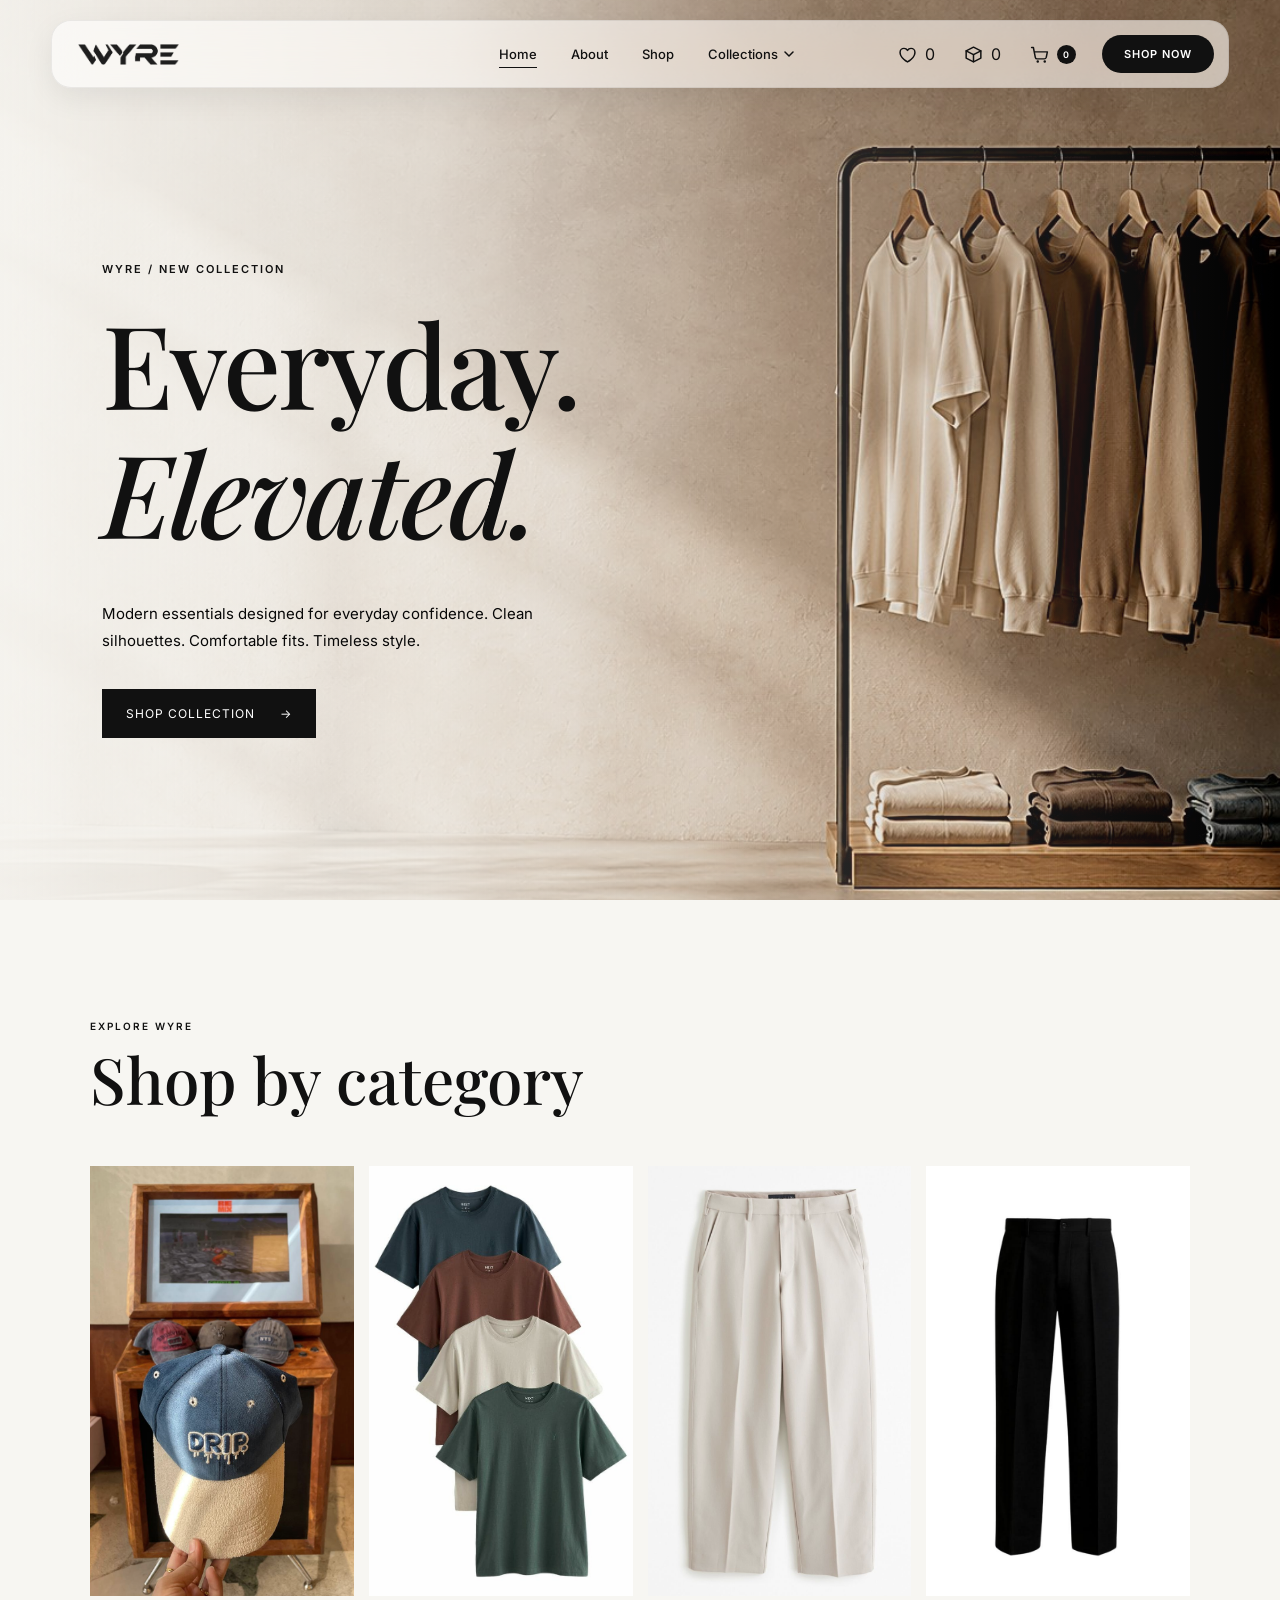
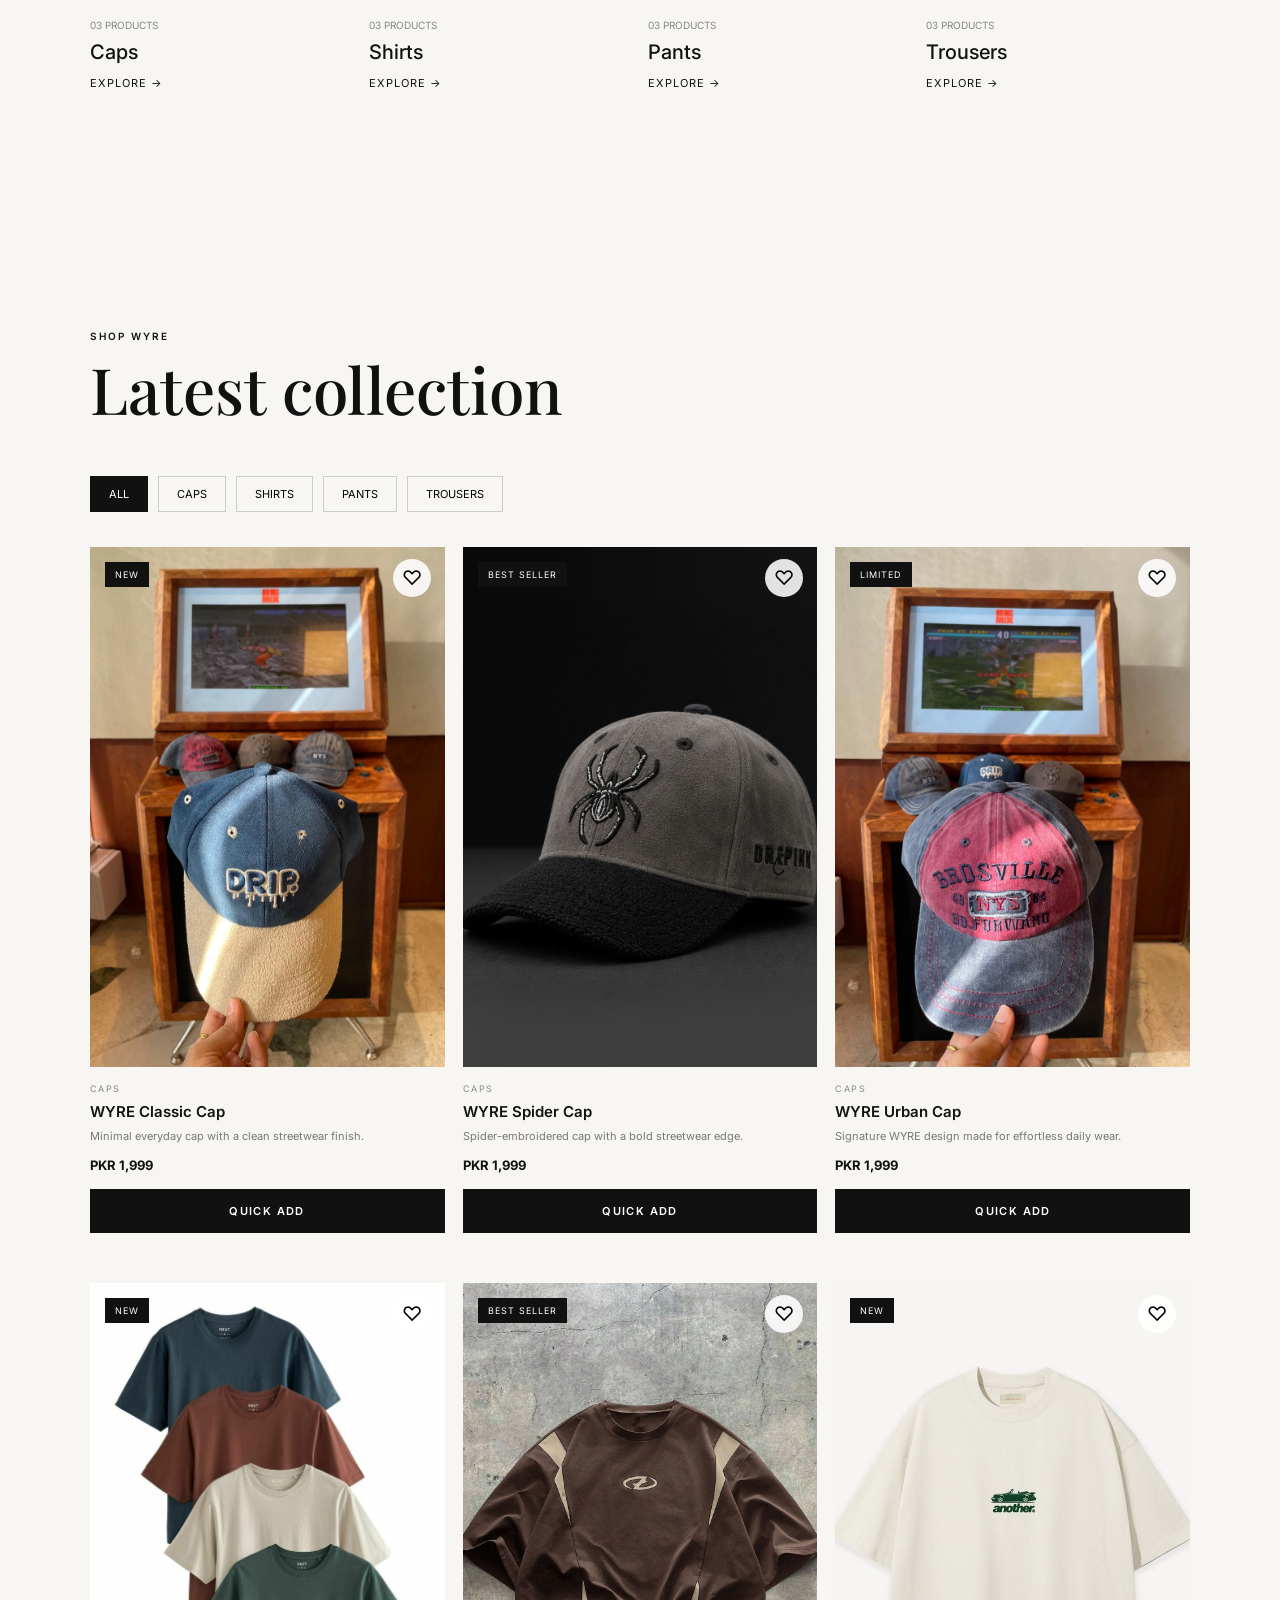
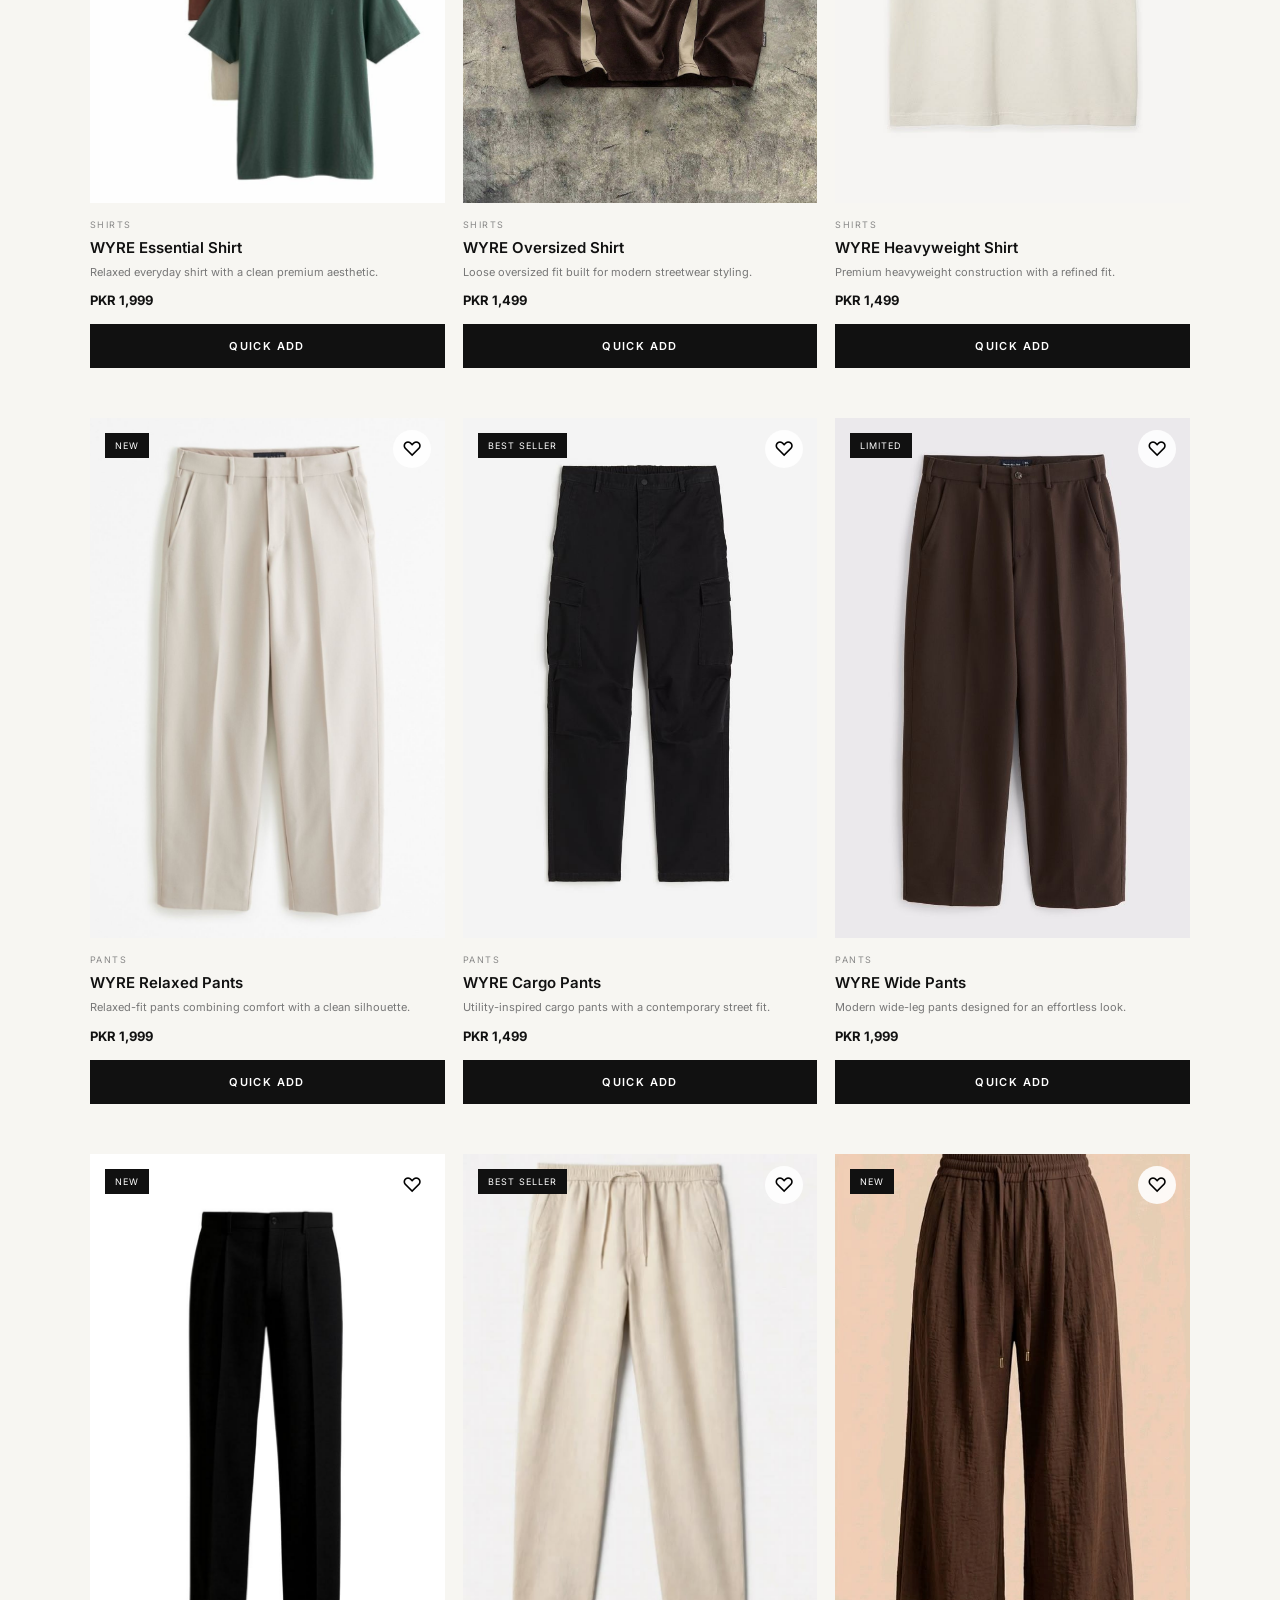
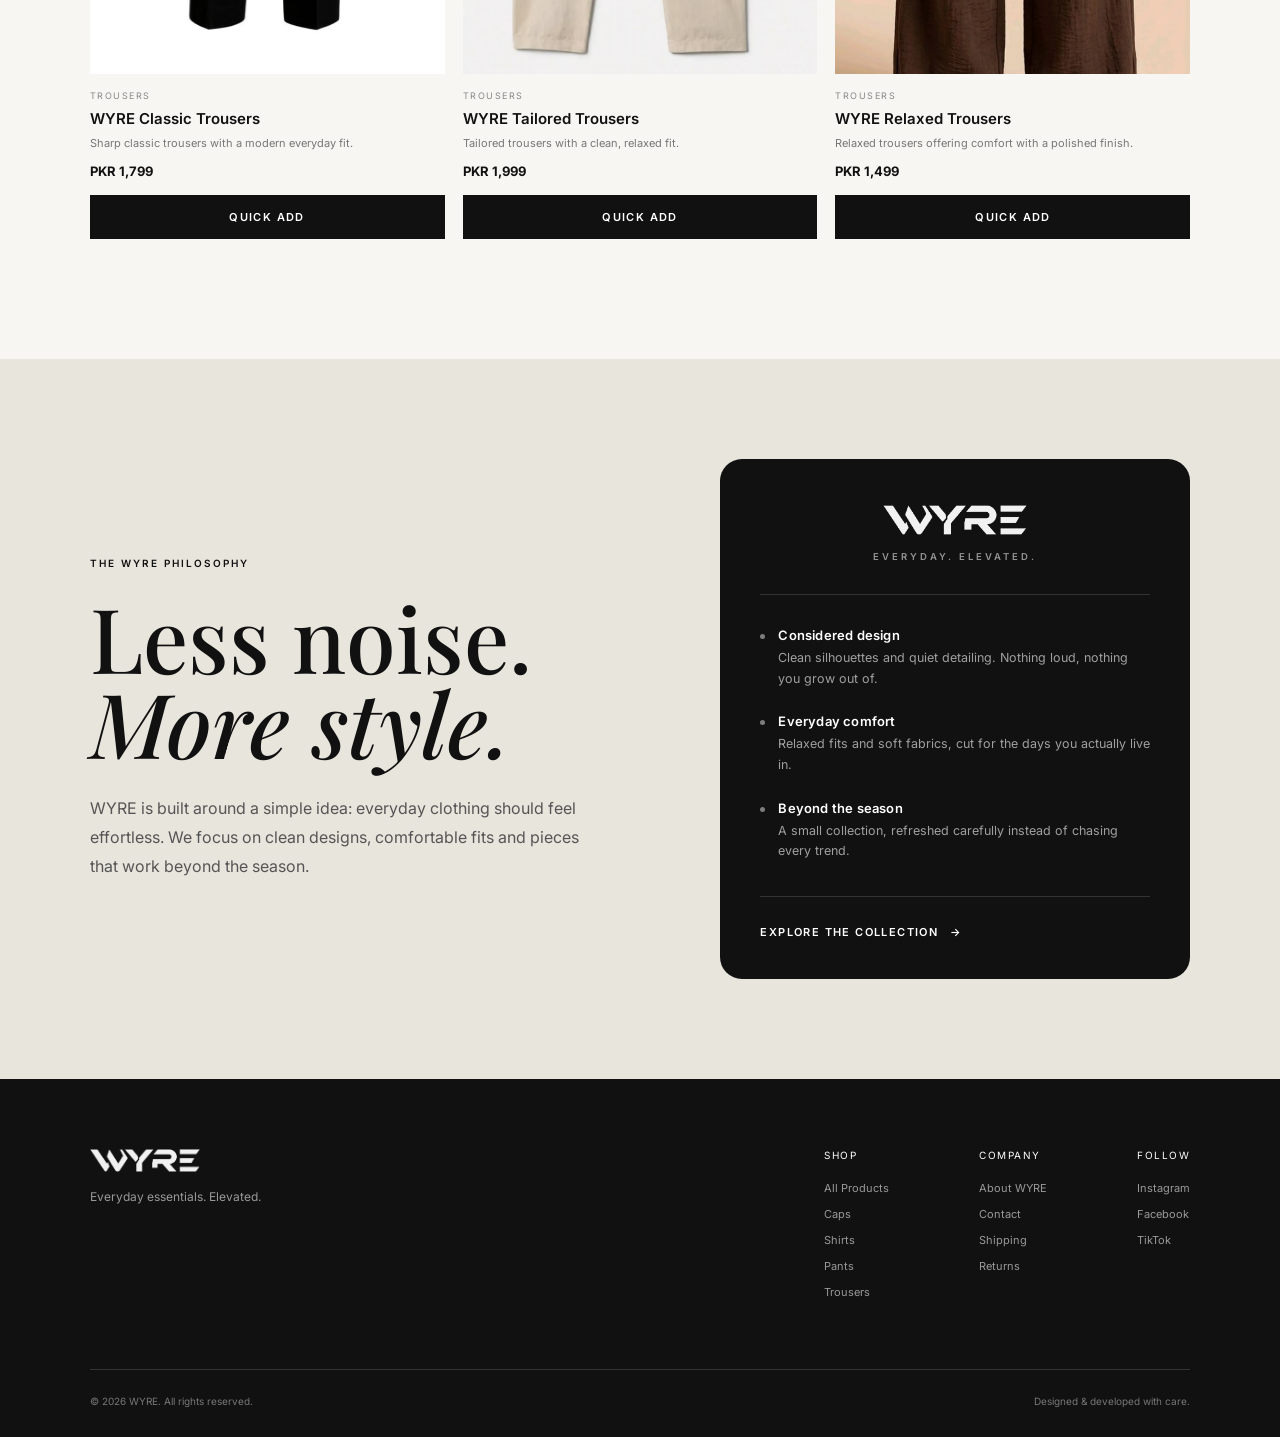
==== commit bf8b1d3d: "updated" ====
--- a/index.html
+++ b/index.html
@@ -47,6 +47,10 @@
 
                     <a href="#home" class="nav-link active">
                         Home
+                    </a>
+
+                    <a href="#about" class="nav-link">
+                        About
                     </a>
 
 
@@ -170,9 +174,6 @@
 
                     </div>
 
-                    <a href="#about" class="nav-link">
-                        About
-                    </a>
 
                 </nav>
 
@@ -199,6 +200,42 @@
                         </svg>
 
                         <span id="wishlistCount">
+                            0
+                        </span>
+
+                    </button>
+
+
+                    <!-- My Orders -->
+
+                    <button class="cart-button orders-open" id="ordersOpen"
+                        aria-label="Open my orders">
+
+                        <svg width="21" height="21" viewBox="0 0 24 24"
+                            fill="none"
+                            xmlns="http://www.w3.org/2000/svg">
+
+                            <path d="M3.6 7.9L12 3.6L20.4 7.9V16.1L12 20.4L3.6 16.1V7.9Z"
+                                stroke="currentColor"
+                                stroke-width="1.7"
+                                stroke-linecap="round"
+                                stroke-linejoin="round" />
+
+                            <path d="M3.6 7.9L12 12.2L20.4 7.9"
+                                stroke="currentColor"
+                                stroke-width="1.7"
+                                stroke-linecap="round"
+                                stroke-linejoin="round" />
+
+                            <path d="M12 12.2V20.4"
+                                stroke="currentColor"
+                                stroke-width="1.7"
+                                stroke-linecap="round"
+                                stroke-linejoin="round" />
+
+                        </svg>
+
+                        <span id="ordersCount">
                             0
                         </span>
 
@@ -1335,6 +1372,59 @@
 
             </div>
 
+
+            <!-- Brand card -->
+
+            <aside class="brand-card reveal">
+
+                <div class="brand-card-top">
+
+                    <img src="wyre-logo-light.png" alt="WYRE"
+                        width="946" height="197" class="brand-card-logo">
+
+                    <span class="brand-card-tag">
+                        EVERYDAY. ELEVATED.
+                    </span>
+
+                </div>
+
+
+                <ul class="brand-pillars">
+
+                    <li>
+                        <strong>Considered design</strong>
+                        <span>
+                            Clean silhouettes and quiet detailing.
+                            Nothing loud, nothing you grow out of.
+                        </span>
+                    </li>
+
+                    <li>
+                        <strong>Everyday comfort</strong>
+                        <span>
+                            Relaxed fits and soft fabrics, cut for
+                            the days you actually live in.
+                        </span>
+                    </li>
+
+                    <li>
+                        <strong>Beyond the season</strong>
+                        <span>
+                            A small collection, refreshed carefully
+                            instead of chasing every trend.
+                        </span>
+                    </li>
+
+                </ul>
+
+
+                <a href="#shop" class="brand-card-link">
+                    Explore the collection
+                    <span>&rarr;</span>
+                </a>
+
+            </aside>
+
         </section>
 
 
--- a/style.css
+++ b/style.css
@@ -95,8 +95,12 @@
     align-items: center;
 }
 
+/* Grid item by default poori column bhar deta hai — is se logo ke
+   aage ka khaali space bhi clickable ho jata tha. */
+
 .logo {
     flex-shrink: 0;
+    justify-self: start;
 }
 
 .logo img {
@@ -908,7 +912,7 @@
     margin: 35px 0;
     font-size: 15px;
     line-height: 1.8;
-    color: #555;
+    color: #070707;
 }
 
 .primary-btn {
@@ -1155,7 +1159,9 @@
 .brand-story {
     min-height: 650px;
     padding: 100px 7%;
-    display: flex;
+    display: grid;
+    grid-template-columns: minmax(0, 1.05fr) minmax(0, 0.95fr);
+    gap: 70px;
     align-items: center;
     background: #e8e5dd;
 }
@@ -3789,4 +3795,280 @@
         opacity: 1;
         transform: translateY(29px);
     }
+}
+
+
+/* =========================
+   MY ORDERS DRAWER
+   Cart drawer ka hi shell use karta hai (.cart-drawer),
+   sirf andar ke order cards naye hain.
+========================= */
+
+.orders-drawer .cart-items {
+    gap: 18px;
+}
+
+.order-card {
+    border: 1px solid #e3e0d8;
+    border-radius: 14px;
+    background: #fff;
+    padding: 16px 16px 14px;
+}
+
+.order-top {
+    display: flex;
+    align-items: flex-start;
+    justify-content: space-between;
+    gap: 12px;
+    padding-bottom: 12px;
+    border-bottom: 1px solid #EDEBE5;
+}
+
+.order-id {
+    font-size: 12.5px;
+    font-weight: 600;
+    letter-spacing: 0.3px;
+}
+
+.order-date {
+    display: block;
+    margin-top: 3px;
+    font-size: 11px;
+    color: #8a8780;
+}
+
+.order-status {
+    flex-shrink: 0;
+    padding: 5px 10px;
+    border-radius: 999px;
+    background: #EDEBE5;
+    font-size: 9.5px;
+    font-weight: 600;
+    letter-spacing: 1px;
+    text-transform: uppercase;
+    color: #2e2c28;
+    white-space: nowrap;
+}
+
+.order-lines {
+    display: flex;
+    flex-direction: column;
+    gap: 12px;
+    padding: 14px 0;
+}
+
+.order-line {
+    display: flex;
+    align-items: center;
+    gap: 12px;
+}
+
+.order-thumb {
+    width: 46px;
+    height: 58px;
+    flex-shrink: 0;
+    overflow: hidden;
+    border-radius: 6px;
+    background: #EDEBE5;
+}
+
+.order-thumb img {
+    width: 100%;
+    height: 100%;
+    object-fit: cover;
+    display: block;
+}
+
+.order-line-info {
+    flex: 1;
+    min-width: 0;
+}
+
+.order-line-info strong {
+    display: block;
+    font-size: 12.5px;
+    font-weight: 600;
+    line-height: 1.4;
+}
+
+.order-line-info span {
+    display: block;
+    margin-top: 2px;
+    font-size: 11px;
+    color: #8a8780;
+}
+
+.order-line-price {
+    flex-shrink: 0;
+    font-size: 12px;
+    font-weight: 600;
+}
+
+.order-foot {
+    display: flex;
+    align-items: center;
+    justify-content: space-between;
+    gap: 12px;
+    padding-top: 12px;
+    border-top: 1px solid #EDEBE5;
+}
+
+.order-foot span {
+    font-size: 11px;
+    color: #777;
+}
+
+.order-foot strong {
+    font-size: 13.5px;
+    font-weight: 600;
+}
+
+.orders-note {
+    margin: 0;
+    font-size: 11px;
+    line-height: 1.6;
+    color: #8a8780;
+    text-align: center;
+}
+
+.orders-drawer .cart-footer {
+    display: block;
+}
+
+
+/* =========================
+   BRAND CARD (about section)
+   Cream background par black card — logo apne asli
+   white-on-black look mein wapis aa jata hai.
+========================= */
+
+.brand-card {
+    width: 100%;
+    max-width: 470px;
+    justify-self: end;
+    padding: 46px 40px 40px;
+    border-radius: 22px;
+    background: #111;
+    color: #fff;
+}
+
+.brand-card-top {
+    padding-bottom: 32px;
+    border-bottom: 1px solid rgba(255, 255, 255, 0.14);
+    text-align: center;
+}
+
+.brand-card-logo {
+    display: block;
+    height: 30px;
+    width: auto;
+    margin: 0 auto 16px;
+}
+
+.brand-card-tag {
+    display: block;
+    font-size: 9.5px;
+    font-weight: 600;
+    letter-spacing: 3px;
+    color: rgba(255, 255, 255, 0.55);
+}
+
+.brand-pillars {
+    list-style: none;
+    margin: 32px 0 34px;
+    padding: 0;
+    display: flex;
+    flex-direction: column;
+    gap: 24px;
+}
+
+.brand-pillars li {
+    position: relative;
+    padding-left: 18px;
+}
+
+.brand-pillars li::before {
+    content: "";
+    position: absolute;
+    top: 7px;
+    left: 0;
+    width: 5px;
+    height: 5px;
+    border-radius: 50%;
+    background: rgba(255, 255, 255, 0.45);
+}
+
+.brand-pillars strong {
+    display: block;
+    margin-bottom: 5px;
+    font-size: 13px;
+    font-weight: 600;
+    letter-spacing: 0.2px;
+}
+
+.brand-pillars span {
+    display: block;
+    font-size: 12.5px;
+    line-height: 1.65;
+    color: rgba(255, 255, 255, 0.6);
+}
+
+.brand-card-link {
+    display: flex;
+    align-items: center;
+    gap: 12px;
+    padding-top: 28px;
+    border-top: 1px solid rgba(255, 255, 255, 0.14);
+    color: #fff;
+    font-size: 11px;
+    font-weight: 600;
+    letter-spacing: 1.4px;
+    text-transform: uppercase;
+}
+
+.brand-card-link span {
+    transition: transform 0.3s ease;
+}
+
+.brand-card-link:hover span {
+    transform: translateX(5px);
+}
+
+
+@media (max-width: 1000px) {
+
+    .brand-story {
+        grid-template-columns: minmax(0, 1fr);
+        gap: 50px;
+    }
+
+    .brand-card {
+        justify-self: start;
+        max-width: 520px;
+    }
+}
+
+
+@media (max-width: 700px) {
+
+    .brand-card {
+        padding: 38px 26px 32px;
+    }
+
+    .brand-card-logo {
+        height: 26px;
+    }
+
+    .brand-pillars {
+        margin: 28px 0 30px;
+        gap: 20px;
+    }
+}
+
+
+@media (prefers-reduced-motion: reduce) {
+
+    .brand-card-link span {
+        transition: none;
+    }
 }
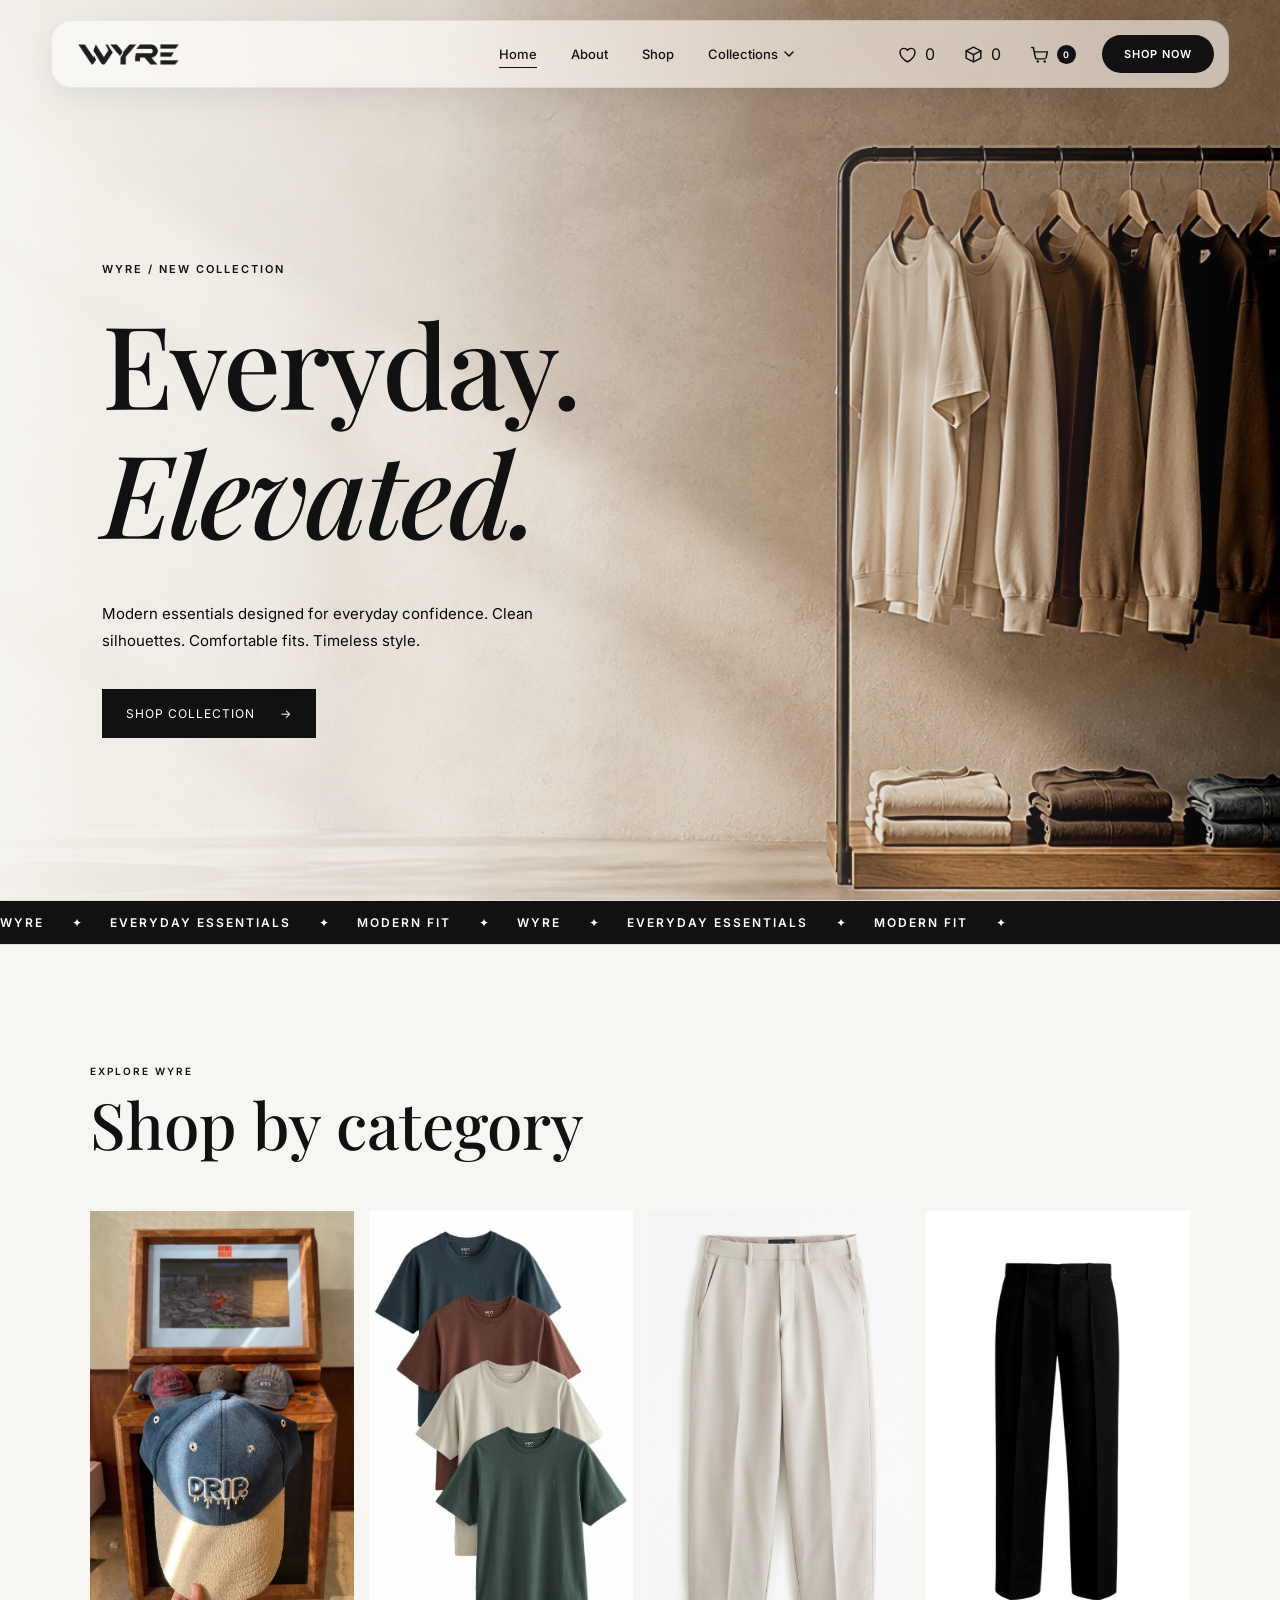
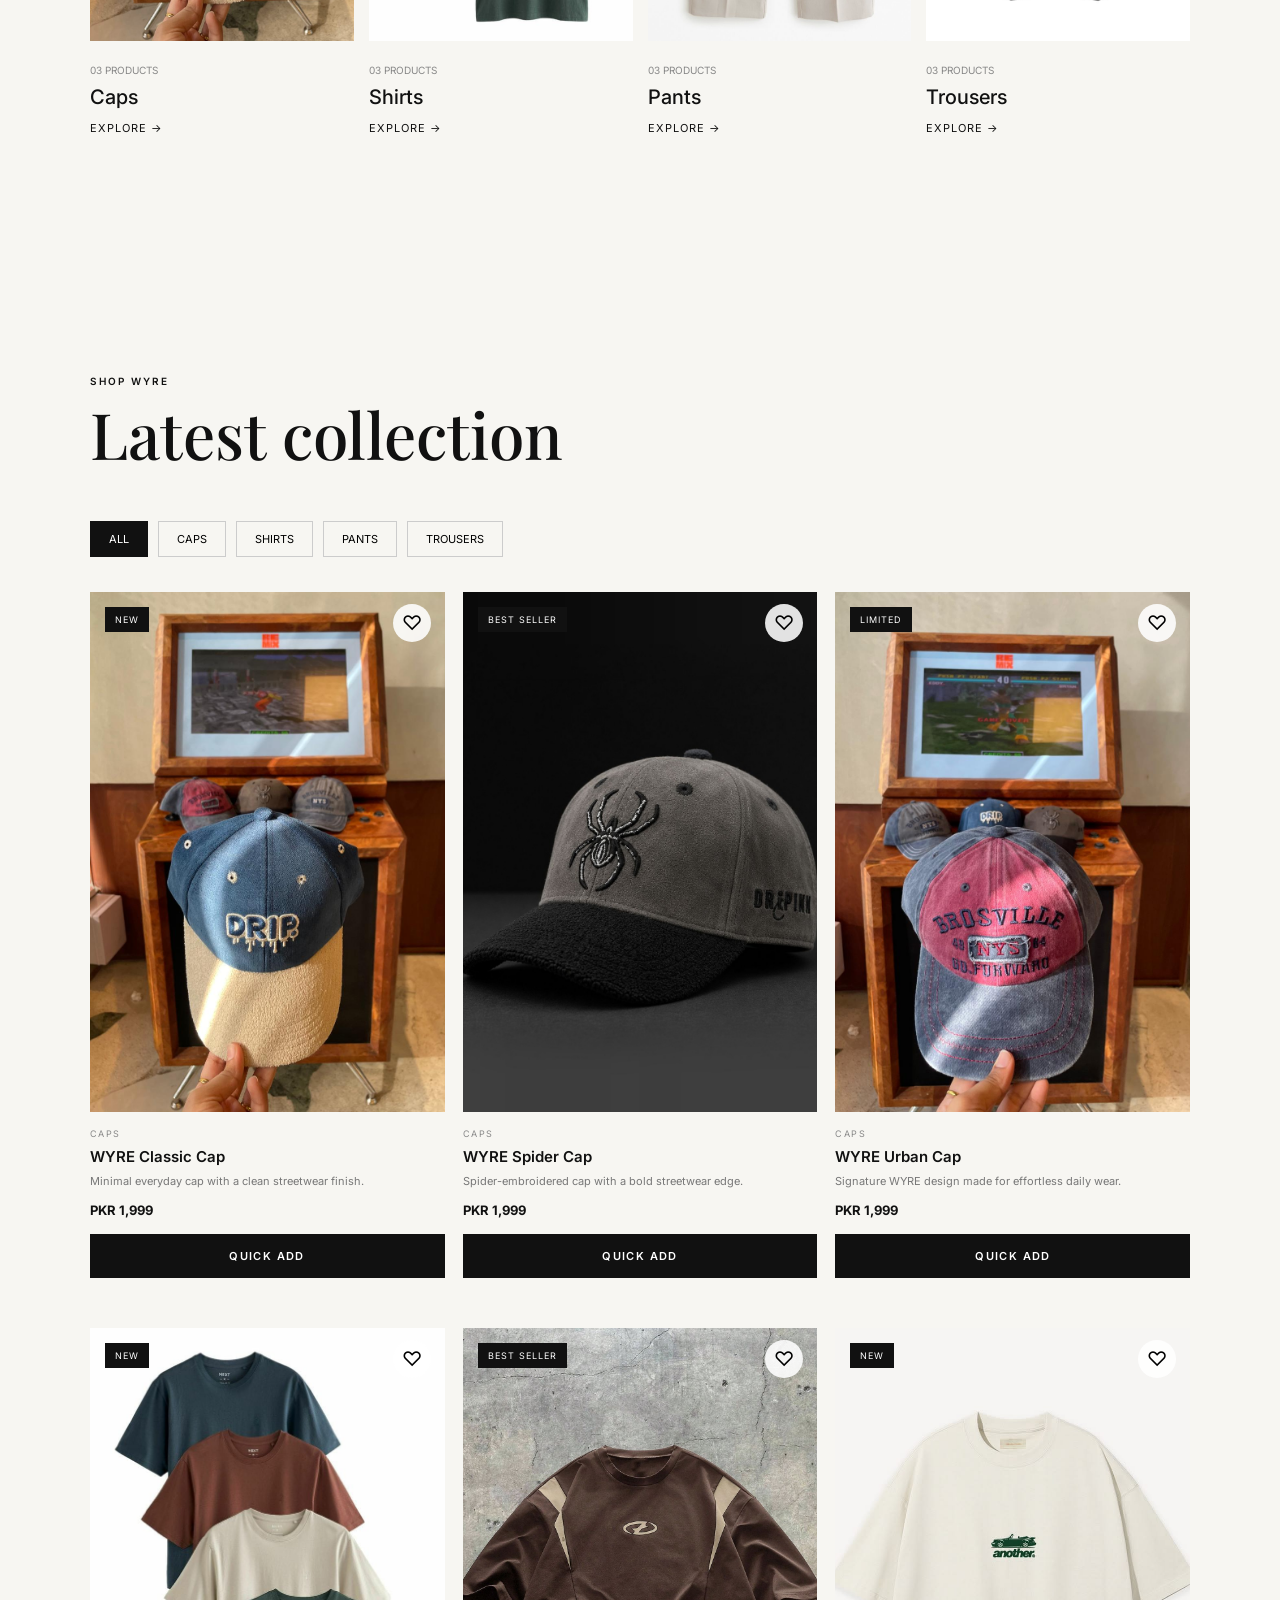
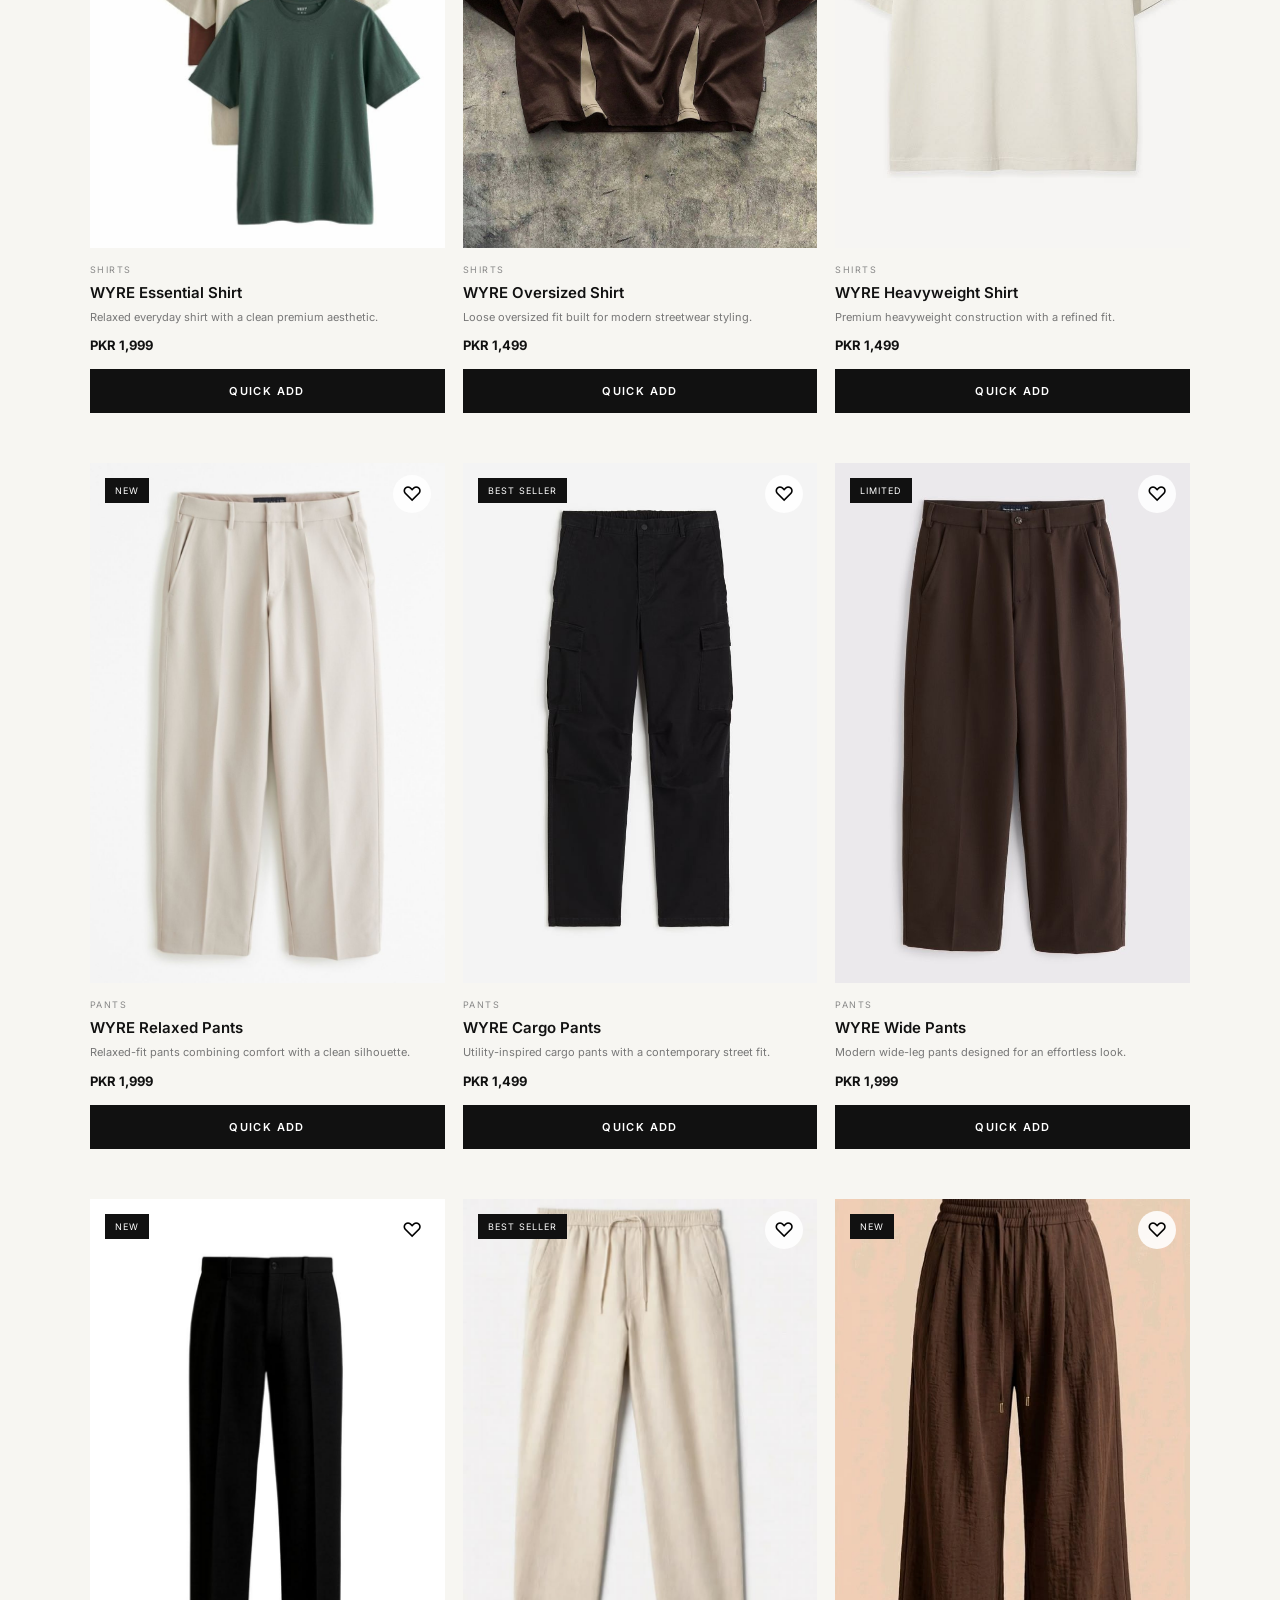
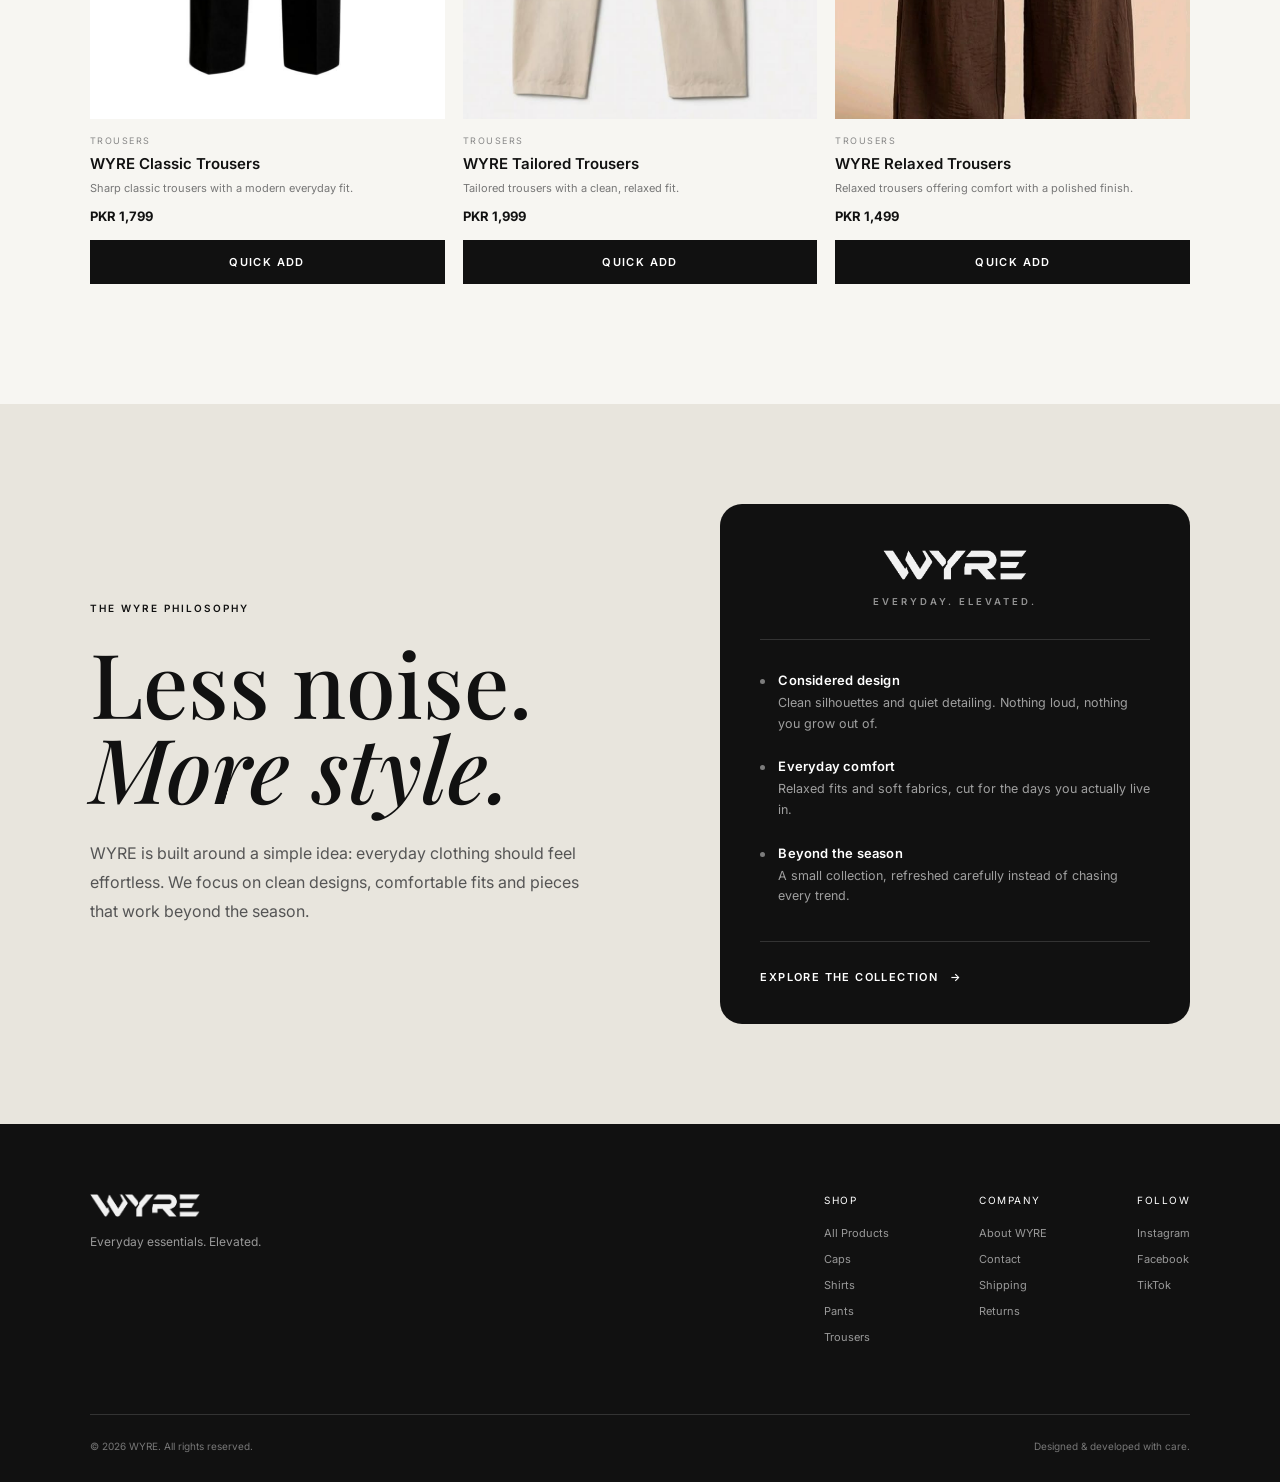
==== commit 9b9dc7d7: "marquee" ====
--- a/index.html
+++ b/index.html
@@ -53,7 +53,6 @@
                         About
                     </a>
 
-
                     <a href="#shop" class="nav-link">
                         Shop
                     </a>
@@ -67,14 +66,20 @@
                             aria-expanded="false" aria-controls="megaCollections"
                             data-nav-target="#collections">
 
-                            <span class="nav-trigger-label">Collections</span>
+                            <span class="nav-trigger-label">
+                                Collections
+                            </span>
 
                             <svg class="nav-caret" width="10" height="6"
                                 viewBox="0 0 10 6" fill="none"
                                 aria-hidden="true">
-                                <path d="M1 1L5 5L9 1" stroke="currentColor"
-                                    stroke-width="1.5" stroke-linecap="round"
+
+                                <path d="M1 1L5 5L9 1"
+                                    stroke="currentColor"
+                                    stroke-width="1.5"
+                                    stroke-linecap="round"
                                     stroke-linejoin="round" />
+
                             </svg>
 
                         </button>
@@ -90,7 +95,8 @@
 
                                 <div class="mega-grid">
 
-                                    <a href="#shop" class="mega-item"
+                                    <a href="#shop"
+                                        class="mega-item"
                                         data-nav-filter="caps">
 
                                         <span class="mega-dot"
@@ -98,13 +104,18 @@
 
                                         <span class="mega-text">
                                             <strong>Caps</strong>
-                                            <em>Structured fits, clean logos,
-                                                built for daily wear.</em>
+
+                                            <em>
+                                                Structured fits, clean logos,
+                                                built for daily wear.
+                                            </em>
                                         </span>
 
                                     </a>
 
-                                    <a href="#shop" class="mega-item"
+
+                                    <a href="#shop"
+                                        class="mega-item"
                                         data-nav-filter="shirts">
 
                                         <span class="mega-dot"
@@ -112,13 +123,18 @@
 
                                         <span class="mega-text">
                                             <strong>Shirts</strong>
-                                            <em>Soft cottons that work on their
-                                                own or layered.</em>
+
+                                            <em>
+                                                Soft cottons that work on their
+                                                own or layered.
+                                            </em>
                                         </span>
 
                                     </a>
 
-                                    <a href="#shop" class="mega-item"
+
+                                    <a href="#shop"
+                                        class="mega-item"
                                         data-nav-filter="pants">
 
                                         <span class="mega-dot"
@@ -126,13 +142,18 @@
 
                                         <span class="mega-text">
                                             <strong>Pants</strong>
-                                            <em>Relaxed through the leg, tidy at
-                                                the hem.</em>
+
+                                            <em>
+                                                Relaxed through the leg, tidy at
+                                                the hem.
+                                            </em>
                                         </span>
 
                                     </a>
 
-                                    <a href="#shop" class="mega-item"
+
+                                    <a href="#shop"
+                                        class="mega-item"
                                         data-nav-filter="trousers">
 
                                         <span class="mega-dot"
@@ -140,32 +161,47 @@
 
                                         <span class="mega-text">
                                             <strong>Trousers</strong>
-                                            <em>Sharper cuts for days you want to
-                                                dress it up.</em>
+
+                                            <em>
+                                                Sharper cuts for days you want
+                                                to dress it up.
+                                            </em>
                                         </span>
 
                                     </a>
 
                                 </div>
 
-                                <a href="#shop" class="mega-all"
+
+                                <a href="#shop"
+                                    class="mega-all"
                                     data-nav-filter="all">
+
                                     View all products
+
                                 </a>
 
                             </div>
 
 
-                            <a href="#shop" class="mega-feature"
+                            <a href="#shop"
+                                class="mega-feature"
                                 data-nav-filter="all">
 
                                 <img src="cap-1.jpg"
                                     alt="WYRE new collection">
 
                                 <span class="mega-feature-text">
-                                    <strong>Everyday. Elevated.</strong>
-                                    <em>Modern essentials in one small,
-                                        careful collection.</em>
+
+                                    <strong>
+                                        Everyday. Elevated.
+                                    </strong>
+
+                                    <em>
+                                        Modern essentials in one small,
+                                        careful collection.
+                                    </em>
+
                                 </span>
 
                             </a>
@@ -174,7 +210,6 @@
 
                     </div>
 
-
                 </nav>
 
 
@@ -182,16 +217,20 @@
 
                 <div class="nav-actions">
 
+
                     <!-- Wishlist -->
 
-                    <button class="cart-button wishlist-open" id="wishlistOpen"
+                    <button class="cart-button wishlist-open"
+                        id="wishlistOpen"
                         aria-label="Open wishlist">
 
-                        <svg width="21" height="21" viewBox="0 0 24 24"
+                        <svg width="21" height="21"
+                            viewBox="0 0 24 24"
                             fill="none"
                             xmlns="http://www.w3.org/2000/svg">
 
-                            <path d="M12 20.5C12 20.5 3.5 15.5 3.5 9.6C3.5 7 5.5 5 8 5C9.7 5 11.2 6 12 7.4C12.8 6 14.3 5 16 5C18.5 5 20.5 7 20.5 9.6C20.5 15.5 12 20.5 12 20.5Z"
+                            <path
+                                d="M12 20.5C12 20.5 3.5 15.5 3.5 9.6C3.5 7 5.5 5 8 5C9.7 5 11.2 6 12 7.4C12.8 6 14.3 5 16 5C18.5 5 20.5 7 20.5 9.6C20.5 15.5 12 20.5 12 20.5Z"
                                 stroke="currentColor"
                                 stroke-width="1.7"
                                 stroke-linecap="round"
@@ -208,26 +247,31 @@
 
                     <!-- My Orders -->
 
-                    <button class="cart-button orders-open" id="ordersOpen"
+                    <button class="cart-button orders-open"
+                        id="ordersOpen"
                         aria-label="Open my orders">
 
-                        <svg width="21" height="21" viewBox="0 0 24 24"
+                        <svg width="21" height="21"
+                            viewBox="0 0 24 24"
                             fill="none"
                             xmlns="http://www.w3.org/2000/svg">
 
-                            <path d="M3.6 7.9L12 3.6L20.4 7.9V16.1L12 20.4L3.6 16.1V7.9Z"
+                            <path
+                                d="M3.6 7.9L12 3.6L20.4 7.9V16.1L12 20.4L3.6 16.1V7.9Z"
                                 stroke="currentColor"
                                 stroke-width="1.7"
                                 stroke-linecap="round"
                                 stroke-linejoin="round" />
 
-                            <path d="M3.6 7.9L12 12.2L20.4 7.9"
+                            <path
+                                d="M3.6 7.9L12 12.2L20.4 7.9"
                                 stroke="currentColor"
                                 stroke-width="1.7"
                                 stroke-linecap="round"
                                 stroke-linejoin="round" />
 
-                            <path d="M12 12.2V20.4"
+                            <path
+                                d="M12 12.2V20.4"
                                 stroke="currentColor"
                                 stroke-width="1.7"
                                 stroke-linecap="round"
@@ -244,14 +288,17 @@
 
                     <!-- Cart -->
 
-                    <button class="cart-button" id="cartOpen"
+                    <button class="cart-button"
+                        id="cartOpen"
                         aria-label="Open shopping cart">
 
-                        <svg width="21" height="21" viewBox="0 0 24 24"
+                        <svg width="21" height="21"
+                            viewBox="0 0 24 24"
                             fill="none"
                             xmlns="http://www.w3.org/2000/svg">
 
-                            <path d="M3 4H5L7.2 15.2C7.4 16.2 8.3 17 9.3 17H17.5C18.5 17 19.4 16.3 19.7 15.3L21 9H6"
+                            <path
+                                d="M3 4H5L7.2 15.2C7.4 16.2 8.3 17 9.3 17H17.5C18.5 17 19.4 16.3 19.7 15.3L21 9H6"
                                 stroke="currentColor"
                                 stroke-width="1.7"
                                 stroke-linecap="round"
@@ -281,8 +328,10 @@
 
                     <!-- Mobile Menu -->
 
-                    <button class="mobile-menu-btn" id="menuToggle"
-                        aria-label="Open menu" aria-expanded="false">
+                    <button class="mobile-menu-btn"
+                        id="menuToggle"
+                        aria-label="Open menu"
+                        aria-expanded="false">
 
                         <span></span>
                         <span></span>
@@ -309,13 +358,15 @@
 
         <section class="hero" id="home">
 
-            <!-- Hero Image (parallax wrapper ke andar) -->
             <div class="hero-media">
+
                 <img
                     src="hero-wy.jpg"
                     alt="WYRE Fashion Collection"
                     class="hero-image">
+
             </div>
+
 
             <div class="hero-content reveal">
 
@@ -324,8 +375,15 @@
                 </span>
 
                 <h1>
-                    <span class="hero-line">Everyday.</span>
-                    <span class="hero-line"><em>Elevated.</em></span>
+
+                    <span class="hero-line">
+                        Everyday.
+                    </span>
+
+                    <span class="hero-line">
+                        <em>Elevated.</em>
+                    </span>
+
                 </h1>
 
                 <p>
@@ -334,8 +392,13 @@
                 </p>
 
                 <a href="#shop" class="primary-btn">
+
                     Shop Collection
-                    <span>→</span>
+
+                    <span>
+                        →
+                    </span>
+
                 </a>
 
             </div>
@@ -344,9 +407,70 @@
 
 
 
+        <!-- ================= WYRE MARQUEE ================= -->
+
+        <section class="wyre-marquee">
+
+            <div class="wyre-marquee-track">
+
+                <span>
+                    WYRE
+                </span>
+
+                <i>
+                    ✦
+                </i>
+
+                <span>
+                    EVERYDAY ESSENTIALS
+                </span>
+
+                <i>
+                    ✦
+                </i>
+
+                <span>
+                    MODERN FIT
+                </span>
+
+                <i>
+                    ✦
+                </i>
+
+                <span>
+                    WYRE
+                </span>
+
+                <i>
+                    ✦
+                </i>
+
+                <span>
+                    EVERYDAY ESSENTIALS
+                </span>
+
+                <i>
+                    ✦
+                </i>
+
+                <span>
+                    MODERN FIT
+                </span>
+
+                <i>
+                    ✦
+                </i>
+
+            </div>
+
+        </section>
+
+
+
         <!-- ================= COLLECTIONS ================= -->
 
-        <section class="collections-section" id="collections">
+        <section class="collections-section"
+            id="collections">
 
             <div class="section-heading reveal">
 
@@ -364,7 +488,7 @@
             <div class="category-grid">
 
 
-                <!-- ================= CAPS ================= -->
+                <!-- CAPS -->
 
                 <a href="#shop"
                     class="category-card reveal"
@@ -398,7 +522,7 @@
 
 
 
-                <!-- ================= SHIRTS ================= -->
+                <!-- SHIRTS -->
 
                 <a href="#shop"
                     class="category-card reveal"
@@ -432,7 +556,7 @@
 
 
 
-                <!-- ================= PANTS ================= -->
+                <!-- PANTS -->
 
                 <a href="#shop"
                     class="category-card reveal"
@@ -466,7 +590,7 @@
 
 
 
-                <!-- ================= TROUSERS ================= -->
+                <!-- TROUSERS -->
 
                 <a href="#shop"
                     class="category-card reveal"
@@ -506,7 +630,8 @@
 
         <!-- ================= PRODUCTS ================= -->
 
-        <section class="products-section" id="shop">
+        <section class="products-section"
+            id="shop">
 
             <div class="section-heading reveal">
 
@@ -602,7 +727,6 @@
 
                         </button>
 
-
                     </div>
 
 
@@ -665,7 +789,6 @@
 
                         </button>
 
-
                     </div>
 
 
@@ -681,7 +804,6 @@
 
                         <p>
                             Spider-embroidered cap with a bold streetwear edge.
-                            
                         </p>
 
                         <strong>
@@ -729,7 +851,6 @@
 
                         </button>
 
-
                     </div>
 
 
@@ -744,7 +865,7 @@
                         </h3>
 
                         <p>
-                           Signature WYRE design made for effortless daily wear.
+                            Signature WYRE design made for effortless daily wear.
                         </p>
 
                         <strong>
@@ -795,7 +916,6 @@
 
                         </button>
 
-
                     </div>
 
 
@@ -857,7 +977,6 @@
 
                         </button>
 
-
                     </div>
 
 
@@ -920,7 +1039,6 @@
 
                         </button>
 
-
                     </div>
 
 
@@ -986,7 +1104,6 @@
 
                         </button>
 
-
                     </div>
 
 
@@ -1049,7 +1166,6 @@
 
                         </button>
 
-
                     </div>
 
 
@@ -1112,7 +1228,6 @@
 
                         </button>
 
-
                     </div>
 
 
@@ -1178,7 +1293,6 @@
 
                         </button>
 
-
                     </div>
 
 
@@ -1241,7 +1355,6 @@
 
                         </button>
 
-
                     </div>
 
 
@@ -1256,7 +1369,7 @@
                         </h3>
 
                         <p>
-                           Tailored trousers with a clean, relaxed fit.
+                            Tailored trousers with a clean, relaxed fit.
                         </p>
 
                         <strong>
@@ -1304,7 +1417,6 @@
 
                         </button>
 
-
                     </div>
 
 
@@ -1349,7 +1461,8 @@
 
         <!-- ================= BRAND STORY ================= -->
 
-        <section class="brand-story" id="about">
+        <section class="brand-story"
+            id="about">
 
             <div class="brand-story-inner reveal">
 
@@ -1379,8 +1492,12 @@
 
                 <div class="brand-card-top">
 
-                    <img src="wyre-logo-light.png" alt="WYRE"
-                        width="946" height="197" class="brand-card-logo">
+                    <img
+                        src="wyre-logo-light.png"
+                        alt="WYRE"
+                        width="946"
+                        height="197"
+                        class="brand-card-logo">
 
                     <span class="brand-card-tag">
                         EVERYDAY. ELEVATED.
@@ -1392,35 +1509,58 @@
                 <ul class="brand-pillars">
 
                     <li>
-                        <strong>Considered design</strong>
+
+                        <strong>
+                            Considered design
+                        </strong>
+
                         <span>
                             Clean silhouettes and quiet detailing.
                             Nothing loud, nothing you grow out of.
                         </span>
+
                     </li>
 
+
                     <li>
-                        <strong>Everyday comfort</strong>
+
+                        <strong>
+                            Everyday comfort
+                        </strong>
+
                         <span>
                             Relaxed fits and soft fabrics, cut for
                             the days you actually live in.
                         </span>
+
                     </li>
 
+
                     <li>
-                        <strong>Beyond the season</strong>
+
+                        <strong>
+                            Beyond the season
+                        </strong>
+
                         <span>
                             A small collection, refreshed carefully
                             instead of chasing every trend.
                         </span>
+
                     </li>
 
                 </ul>
 
 
-                <a href="#shop" class="brand-card-link">
+                <a href="#shop"
+                    class="brand-card-link">
+
                     Explore the collection
-                    <span>&rarr;</span>
+
+                    <span>
+                        &rarr;
+                    </span>
+
                 </a>
 
             </aside>
@@ -1428,17 +1568,19 @@
         </section>
 
 
-
     </main>
 
 
 
     <!-- ================= CART DRAWER ================= -->
 
-    <div class="cart-overlay" id="cartOverlay"></div>
-
-
-    <aside class="cart-drawer" id="cartDrawer">
+    <div class="cart-overlay"
+        id="cartOverlay">
+    </div>
+
+
+    <aside class="cart-drawer"
+        id="cartDrawer">
 
         <div class="cart-header">
 
@@ -1453,6 +1595,7 @@
                 </h3>
 
             </div>
+
 
             <button
                 id="cartClose"
@@ -1489,6 +1632,7 @@
 
             </div>
 
+
             <button
                 class="checkout-btn"
                 id="checkoutBtn">
@@ -1516,9 +1660,16 @@
 
             <div class="footer-brand">
 
-                <a href="#home" class="footer-logo" aria-label="WYRE — home">
-                    <img src="wyre-logo-light.png" alt="WYRE"
-                        width="946" height="197">
+                <a href="#home"
+                    class="footer-logo"
+                    aria-label="WYRE — home">
+
+                    <img
+                        src="wyre-logo-light.png"
+                        alt="WYRE"
+                        width="946"
+                        height="197">
+
                 </a>
 
                 <p>
@@ -1531,6 +1682,7 @@
 
             <div class="footer-links">
 
+
                 <div>
 
                     <span>
--- a/style.css
+++ b/style.css
@@ -4071,4 +4071,136 @@
     .brand-card-link span {
         transition: none;
     }
+}
+/* ================= WYRE MARQUEE ================= */
+
+.wyre-marquee {
+    width: 100%;
+    overflow: hidden;
+
+    background: #fff;
+    color: #111;
+
+    border-top: 1px solid #ddd;
+    border-bottom: 1px solid #ddd;
+
+    padding: 17px 0;
+
+    white-space: nowrap;
+}
+
+.wyre-marquee-track {
+    width: max-content;
+
+    display: flex;
+    align-items: center;
+
+    gap: 38px;
+
+    animation: wyreMarquee 24s linear infinite;
+}
+
+.wyre-marquee span {
+    font-size: 11px;
+    font-weight: 500;
+
+    letter-spacing: 0.22em;
+    text-transform: uppercase;
+}
+
+.wyre-marquee i {
+    font-size: 13px;
+    font-style: normal;
+}
+
+
+/* MARQUEE ANIMATION */
+
+@keyframes wyreMarquee {
+
+    from {
+        transform: translateX(0);
+    }
+
+    to {
+        transform: translateX(-50%);
+    }
+
+}
+
+
+/* MOBILE */
+
+@media (max-width: 600px) {
+
+    .wyre-marquee {
+        padding: 14px 0;
+    }
+
+    .wyre-marquee-track {
+        gap: 25px;
+        animation-duration: 18s;
+    }
+
+    .wyre-marquee span {
+        font-size: 9px;
+        letter-spacing: 0.16em;
+    }
+
+    .wyre-marquee i {
+        font-size: 10px;
+    }
+
+}
+/* Keep marquee below fixed navbar */
+
+.wyre-marquee {
+    position: relative;
+    z-index: 10;
+    margin-top: 82px;
+}
+@media (max-width: 600px) {
+    .wyre-marquee {
+        margin-top: 70px;
+    }
+}
+/* WYRE MARQUEE - directly below hero */
+
+.wyre-marquee {
+    width: 100%;
+    overflow: hidden;
+    margin: 0;
+    padding: 14px 0;
+    background: #111;
+    color: #fff;
+}
+
+.wyre-marquee-track {
+    display: flex;
+    align-items: center;
+    gap: 28px;
+    width: max-content;
+    animation: wyreMarquee 20s linear infinite;
+    white-space: nowrap;
+}
+
+.wyre-marquee-track span {
+    font-size: 12px;
+    font-weight: 600;
+    letter-spacing: 2px;
+}
+
+.wyre-marquee-track i {
+    font-size: 12px;
+    font-style: normal;
+}
+
+@keyframes wyreMarquee {
+    from {
+        transform: translateX(0);
+    }
+
+    to {
+        transform: translateX(-50%);
+    }
 }
